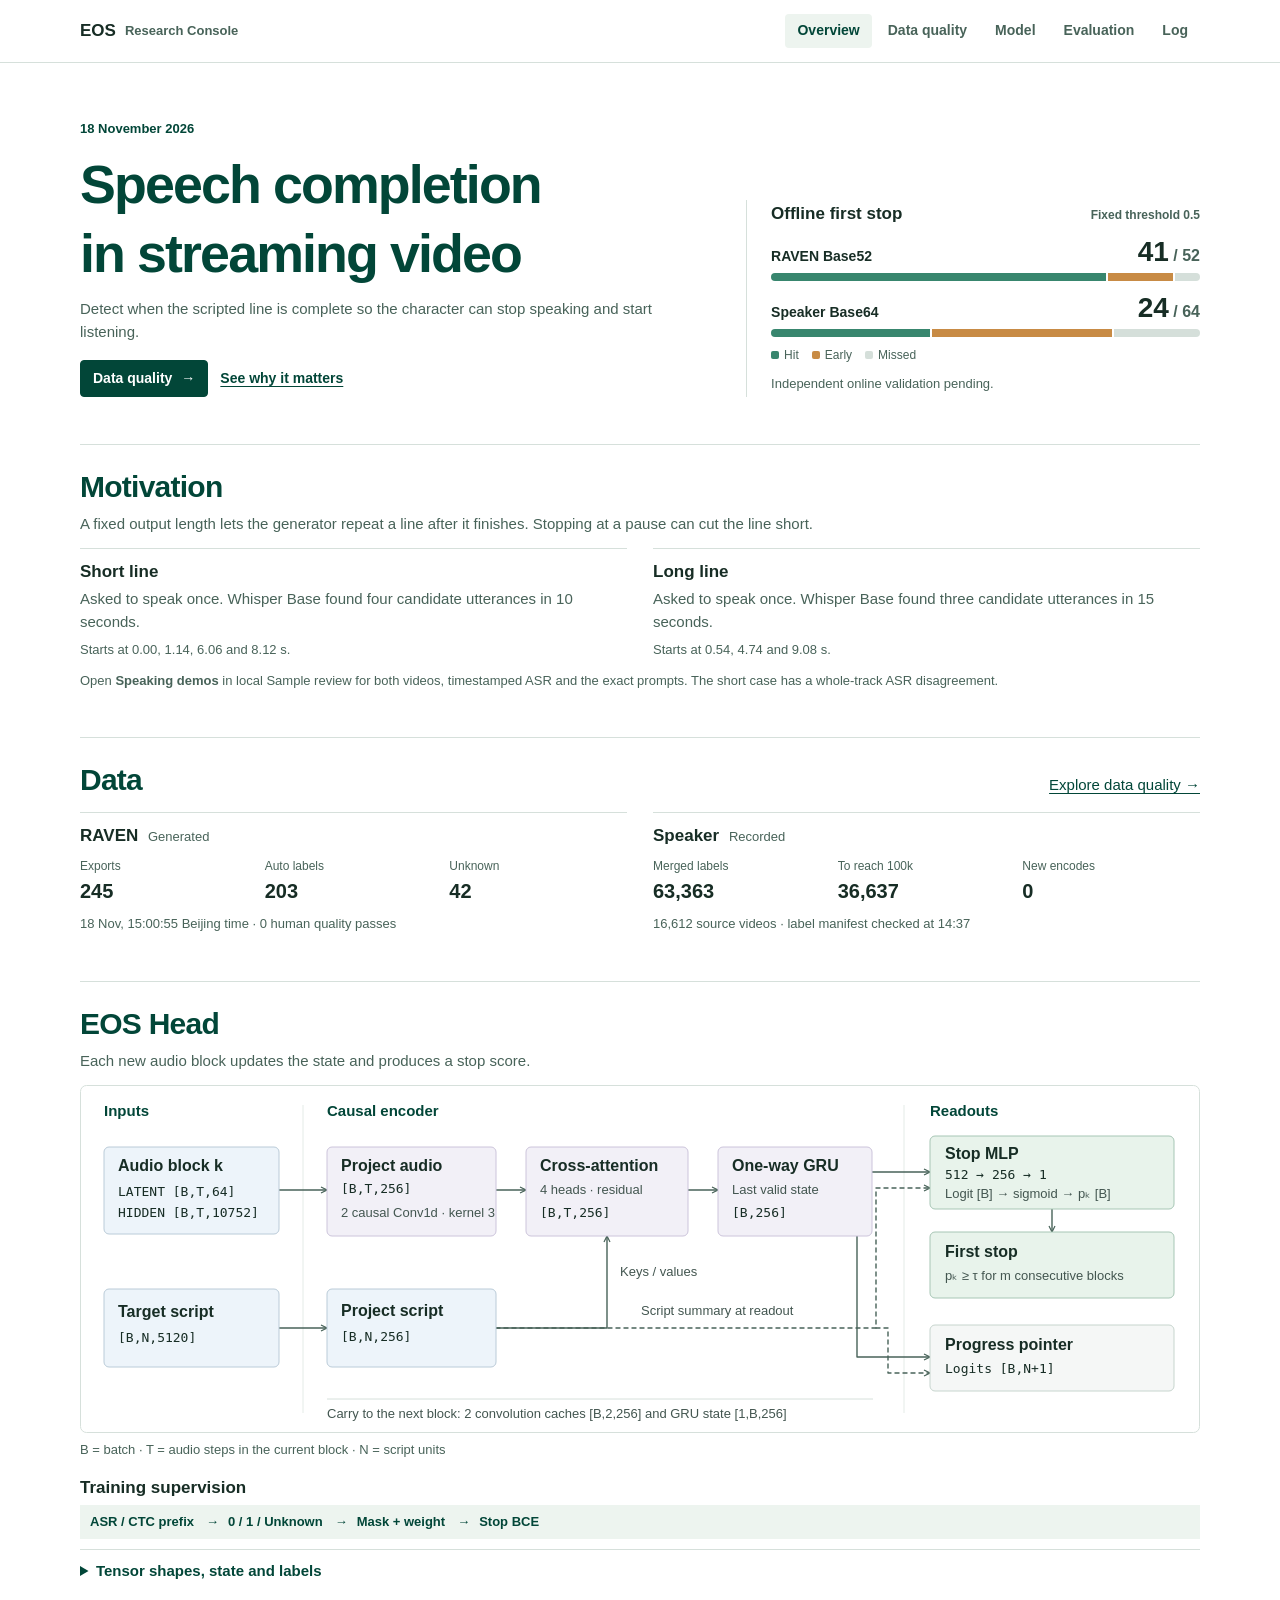
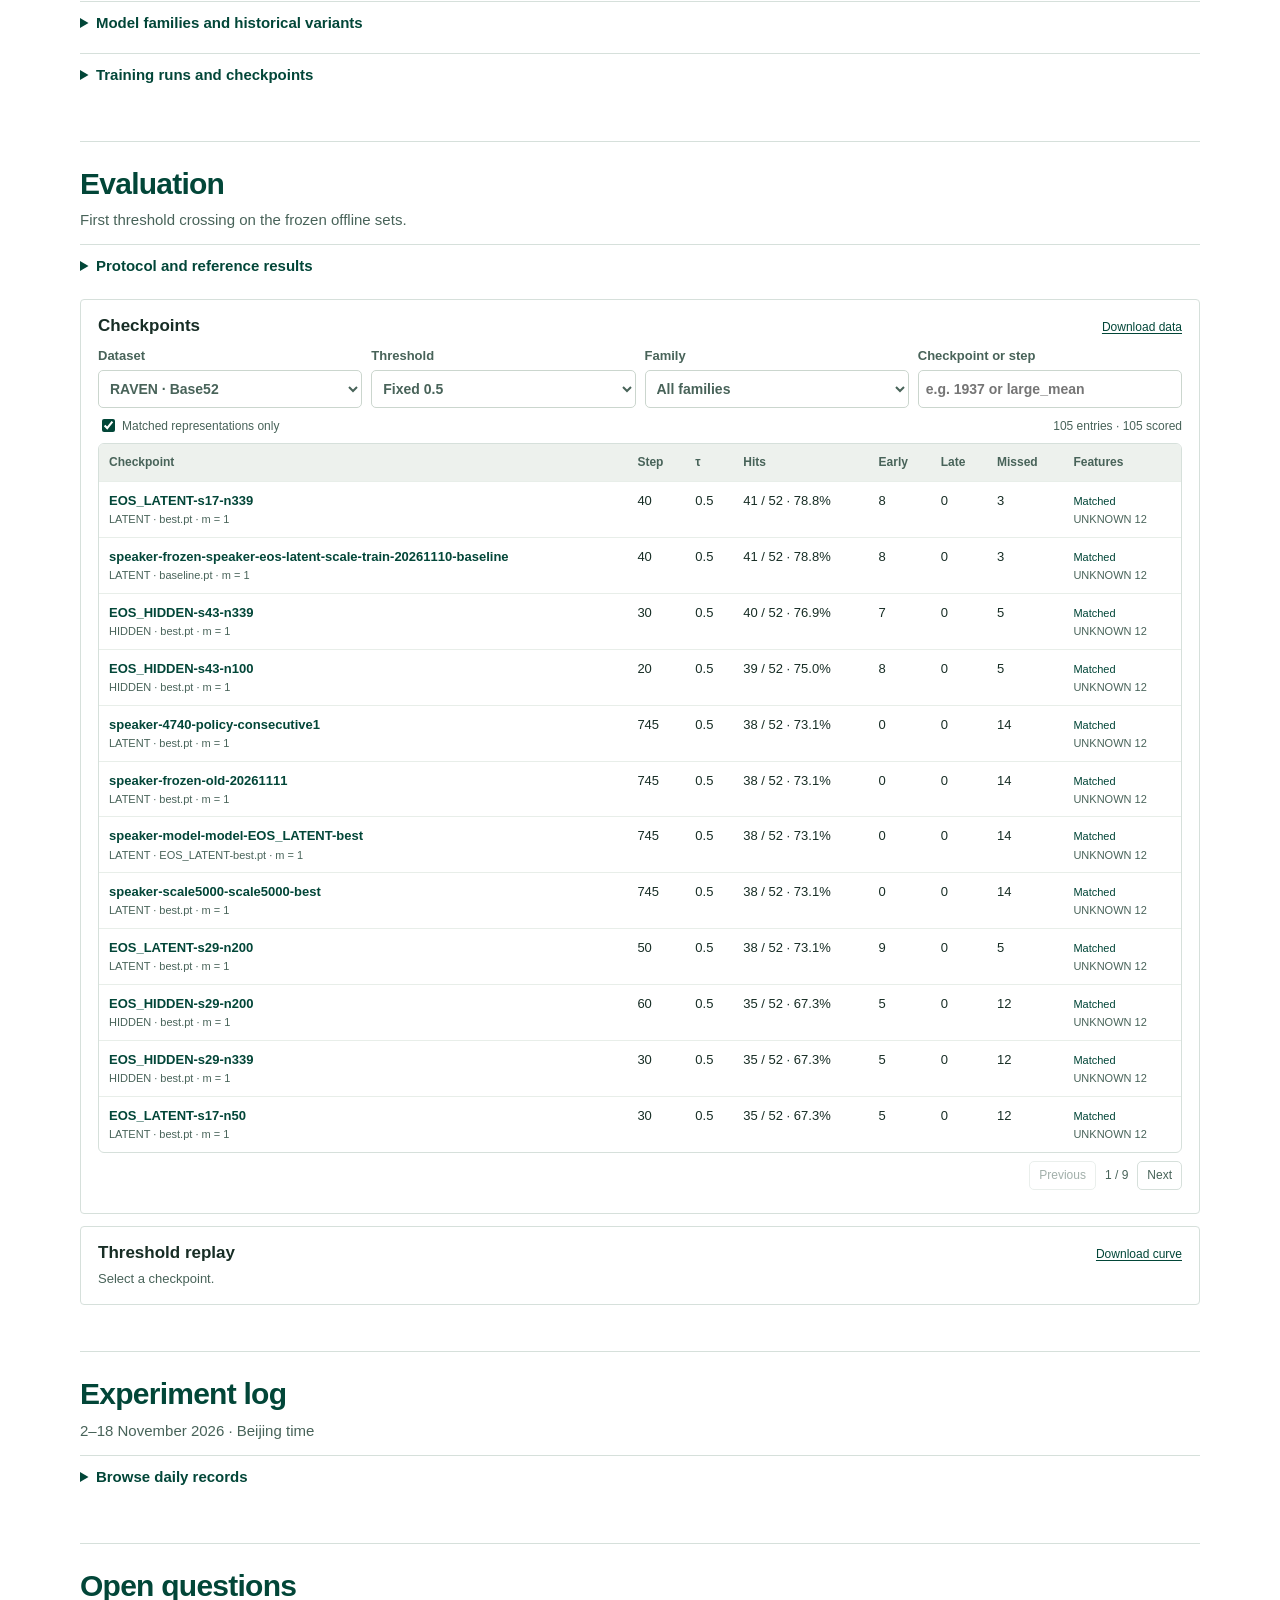
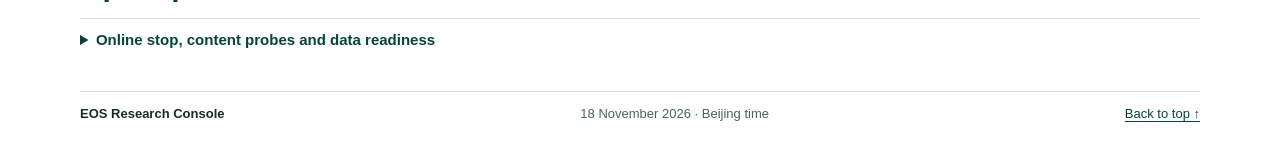
==== index.html @ 942b5c9c "Use a minimal English research console and redraw EOS architecture" ====
<!doctype html>
<html lang="en">
<head>
  <meta charset="utf-8">
  <meta name="viewport" content="width=device-width, initial-scale=1">
  <meta name="description" content="Speech completion for streaming audio-video generation. Research, data, models, and results.">
  <meta name="theme-color" content="#ffffff">
  <title>EOS Research Console</title>
  <link rel="stylesheet" href="styles.css">
  <script defer src="research.js"></script>
  <script defer src="app.js"></script>
</head>
<body>
  <a class="skip" href="#overview">Skip to content</a>
  <header class="site-header">
    <div class="site-inner">
      <a class="brand" href="#overview">EOS <span>Research Console</span></a>
      <nav class="site-nav" aria-label="Site navigation">
        <a href="#overview" data-section aria-current="page">Overview</a>
        <a href="quality/">Data quality</a>
        <a href="#model" data-section>Model</a>
        <a href="#evaluation" data-section>Evaluation</a>
        <a href="#log" data-section>Log</a>
      </nav>
    </div>
  </header>
  <main>
    <header class="hero" id="overview">
      <div class="intro">
        <p class="snapshot"><time datetime="2026-11-18">18 November 2026</time></p>
        <h1>Speech completion<br>in streaming video</h1>
        <p>Detect when the scripted line is complete so the character can stop speaking and start listening.</p>
        <div class="actions"><a class="button primary" href="quality/">Data quality <span aria-hidden="true">→</span></a><a class="text-link" href="#motivation">See why it matters</a></div>
      </div>
      <div class="hero-chart">
        <h2>Offline first stop <span>Fixed threshold 0.5</span></h2>
        <div class="hero-row"><b>RAVEN Base52</b><strong>41<span> / 52</span></strong></div>
        <div class="stack" role="img" aria-label="RAVEN: 41 hits, 8 early stops, 3 missed"><i style="flex:41"></i><i style="flex:8"></i><i style="flex:3"></i></div>
        <div class="hero-row"><b>Speaker Base64</b><strong>24<span> / 64</span></strong></div>
        <div class="stack" role="img" aria-label="Speaker: 24 hits, 27 early stops, 13 missed"><i style="flex:24"></i><i style="flex:27"></i><i style="flex:13"></i></div>
        <div class="legend"><span><i class="hit"></i>Hit</span><span><i class="early"></i>Early</span><span><i class="miss"></i>Missed</span></div>
        <p class="motivation-note">Independent online validation pending.</p>
      </div>
    </header>

    <section id="motivation">
      <div class="section-head"><h2>Motivation</h2><p>A fixed output length lets the generator repeat a line after it finishes. Stopping at a pause can cut the line short.</p></div>
      <div class="pair motivation-examples">
        <article class="panel"><h3>Short line</h3><p>Asked to speak once. Whisper Base found four candidate utterances in 10 seconds.</p><small>Starts at 0.00, 1.14, 6.06 and 8.12 s.</small></article>
        <article class="panel"><h3>Long line</h3><p>Asked to speak once. Whisper Base found three candidate utterances in 15 seconds.</p><small>Starts at 0.54, 4.74 and 9.08 s.</small></article>
      </div>
      <p class="motivation-note">Open <b>Speaking demos</b> in local Sample review for both videos, timestamped ASR and the exact prompts. The short case has a whole-track ASR disagreement.</p>
    </section>

    <section id="data">
      <div class="section-head section-links"><h2>Data</h2><a href="quality/">Explore data quality <span aria-hidden="true">→</span></a></div>
      <div class="pair data-overview">
        <article class="panel"><h3>RAVEN <small>Generated</small></h3><dl><div><dt>Exports</dt><dd>245</dd></div><div><dt>Auto labels</dt><dd>203</dd></div><div><dt>Unknown</dt><dd>42</dd></div></dl><small>18 Nov, 15:00:55 Beijing time · 0 human quality passes</small></article>
        <article class="panel"><h3>Speaker <small>Recorded</small></h3><dl><div><dt>Merged labels</dt><dd>63,363</dd></div><div><dt>To reach 100k</dt><dd>36,637</dd></div><div><dt>New encodes</dt><dd>0</dd></div></dl><small>16,612 source videos · label manifest checked at 14:37</small></article>
      </div>
    </section>

    <section id="model">
      <div class="section-head"><h2>EOS Head</h2><p>Each new audio block updates the state and produces a stop score.</p></div>
      <figure class="architecture" aria-labelledby="diagram-caption">
        <img class="architecture-svg" src="architecture.svg" alt="Audio projection and causal convolutions feed cross-attention with the projected script. A recurrent GRU feeds the stop MLP and the progress pointer. Only the stop branch determines first stop." width="1120" height="348">
        <ol class="architecture-mobile" aria-label="EOS Head data flow">
          <li><strong>Audio block k</strong><code>LATENT [B,T,64] · HIDDEN [B,T,10752]</code></li>
          <li><strong>Project audio → causal Conv1d ×2</strong><code>LayerNorm + linear → [B,T,256] · kernel 3</code></li>
          <li><strong>Cross-attention · four heads</strong><code>Audio queries [B,T,256]</code><div class="mobile-script"><strong>↑ Script keys / values</strong><code>[B,N,5120] → [B,N,256]</code></div></li>
          <li><strong>Unidirectional GRU</strong><code>Last valid state [B,256]</code></li>
          <li class="mobile-outputs"><div><strong>Stop MLP</strong><code>512 → 256 → logit [B] → pₖ [B]</code></div><div><strong>Progress pointer</strong><code>Logits [B,N+1]</code></div></li>
          <li><strong>First stop</strong><code>pₖ ≥ τ for m consecutive blocks</code></li>
        </ol>
        <figcaption id="diagram-caption">B = batch · T = audio steps in the current block · N = script units</figcaption>
      </figure>
      <div class="supervision" id="supervision">
        <h3>Training supervision</h3>
        <ol class="supervision-path" aria-label="Supervision flow"><li>ASR / CTC prefix</li><li>0 / 1 / Unknown</li><li>Mask + weight</li><li>Stop BCE</li></ol>
        <details class="method-note" id="model-sources">
          <summary>Tensor shapes, state and labels</summary>
          <div class="method-body">
            <p><b>Inputs.</b> LATENT is stereo AudioVAE (32 per channel). HIDDEN is clean-cache-fill layer 24, zero-indexed (5,376 per channel). Audio and script valid lengths are <code>[B]</code>. The script adds position and repetition IDs <code>[B,N]</code>. The standard head pools word/character units. Content and Strict train with native BPE.</p>
            <p><b>State.</b> Each left-causal convolution uses SiLU, a residual and 0.1 dropout. Two caches <code>[B,2,256]</code> and the GRU state <code>[1,B,256]</code> carry across blocks and reset for a new event. Cross-attention masks script padding. The stop MLP concatenates the final valid state and an attended script summary <code>[B,512]</code>. Sigmoid converts the stop logit <code>[B]</code> to a probability. The separate pointer compares the last state with projected script units and a not-started sentinel.</p>
            <p><b>First stop.</b> A score below τ resets the consecutive-hit counter. The first block that reaches m triggers. m = 1 is the single-block rule. Features need to be ready at decision time for an online claim.</p>
            <p><b>Labels.</b> The first reliably complete block k is positive. Conservative labels use evidence-backed negatives. Dense first-hit backfills pre-k negatives on 339 anchored tracks and clips at k. Strict clips each target at its own k. Speaker uses time-aligned source prefixes with an uncertain final-word interval. Unknown and padding positions are masked where applicable. RAVEN dense balances events and observed classes, with a 0.5 silver weight.</p>
            <p><b>Checked against</b> the head implementation, feature observer, inference adapter, training configs and loss implementations.</p>
          </div>
        </details>
      </div>
      <details class="method-note" id="families">
        <summary>Model families and historical variants</summary>
        <div class="table-box" tabindex="0" role="region" aria-label="Model families">
          <table class="model-table">
            <thead><tr><th scope="col">Family</th><th scope="col">Representation / architecture</th><th scope="col">Objective / policy</th></tr></thead>
            <tbody>
              <tr><th scope="row">Standard</th><td>LATENT 2,642,817 parameters. HIDDEN 5,400,321. Conservative, dense and learning curves share this architecture.</td><td>Masked BCE. Earlier runs with progress targets also use progress CE.</td></tr>
              <tr><th scope="row">Speaker LATENT</th><td>64-D AudioVAE from recorded audio.</td><td>Mean or hardest historical negative. Progress adds 0.3 × progress CE to mean.</td></tr>
              <tr><th scope="row">Content / Strict</th><td>Native BPE. The coupled variant reads last pointer logit minus logsumexp over other positions.</td><td>Trajectory BCE. Paired adds 0.5 pair BCE and weights trajectory BCE by 0.5. Coupled adds 0.3 progress CE and 0.1 monotonic penalty.</td></tr>
              <tr><th scope="row">Top-K / last layer</th><td>Top-K reuses Strict. Last-layer adaptation updates 257 stop-readout parameters.</td><td>With more than two negatives, Top-K blends 0.75 all-negative mean and 0.25 top-two mean. Last-layer runs use BCE.</td></tr>
              <tr><th scope="row">H/L probe</th><td>64-D latent or fixed 64-D hidden PCA → GRU128 → CTC <code>[B,T,39]</code>.</td><td>Physical-prefix transcripts. One CPU update per arm, zero dev examples.</td></tr>
              <tr><th scope="row">Replay rules</th><td>Same scores at varied thresholds and consecutive-hit counts.</td><td>32 BPE-trained, unit-pooled replay entries are representation diagnostics.</td></tr>
            </tbody>
          </table>
        </div>
      </details>
      <details class="method-note" id="training">
        <summary>Training runs and checkpoints</summary>
        <div class="table-box" tabindex="0" role="region" aria-label="Training runs">
          <table class="training-table"><thead><tr><th>Run</th><th>Data and method</th><th>Updates and weights</th><th>Outcome</th></tr></thead><tbody id="training-body"></tbody></table>
        </div>
      </details>
    </section>

    <section id="evaluation">
      <div class="section-head"><h2>Evaluation</h2><p>First threshold crossing on the frozen offline sets.</p></div>
      <details class="method-note evaluation-method">
        <summary>Protocol and reference results</summary>
        <div class="method-body">
          <p>RAVEN Base52 has 52 scorable tracks and 12 unknowns from 64 attempts. Speaker Base64 has 64 distinct source videos (22 short, 21 medium, 21 long); 16 have a full post-completion block. A hit lands on the proxy target block. Missed means no trigger in the observed window.</p>
          <p>RAVEN fixed 0.07: scale5000, step 1937, 44/52 hits, 0 early, 8 missed. Speaker best post-hoc: large_mean step 2000, 25/64 hits, 17 early, 22 missed. Its best zero-early post-hoc operating point gives 5/64 hits and 59 missed.</p>
          <p>The default matrix excludes 32 BPE-to-unit-pooled diagnostics, including Content step 200 (45/52). Speaker has 39 entries without compatible HIDDEN features. Threshold 0.01494821608 on RAVEN yields 43/52, 42/52 and 39/52 for large_mean, scale5000 and small_mean, with 5, 7 and 1 early stops respectively.</p>
        </div>
      </details>
      <div class="matrix panel">
        <div class="matrix-title"><h3>Checkpoints</h3><a href="models.json" download="eos-evaluation-models.json">Download data</a></div>
        <div class="filters">
          <label>Dataset<select id="domain"><option value="raven">RAVEN · Base52</option><option value="speaker">Speaker · Base64</option></select></label>
          <label>Threshold<select id="mode"></select></label>
          <label>Family<select id="family"><option value="">All families</option></select></label>
          <label>Checkpoint or step<input id="search" type="search" placeholder="e.g. 1937 or large_mean"></label>
        </div>
        <div class="matrix-toolbar"><label class="check"><input id="matched" type="checkbox" checked>Matched representations only</label><span id="count" aria-live="polite"></span></div>
        <div class="table-box" tabindex="0" role="region" aria-label="Checkpoint results">
          <table><thead><tr><th>Checkpoint</th><th>Step</th><th>τ</th><th>Hits</th><th>Early</th><th>Late</th><th>Missed</th><th>Features</th></tr></thead><tbody id="results"></tbody></table>
        </div>
        <div class="pager"><button id="previous" type="button">Previous</button><span id="page"></span><button id="next" type="button">Next</button></div>
        <p id="load-error" hidden role="alert">Could not load evaluation data. Refresh to retry.</p>
      </div>
      <div class="panel probe" id="thresholds">
        <div class="matrix-title"><h3>Threshold replay</h3><a id="curve-data" href="curves-raven.json" download>Download curve</a></div>
        <div id="curve" hidden>
          <div class="curve-title"><strong id="curve-model"></strong><output id="tau"></output></div>
          <label class="slider">Saved threshold<input type="range" min="0" value="0" id="threshold" step="1"></label>
          <div class="curve-bar" id="curve-bar" role="img" aria-label=""></div>
          <div class="legend" id="curve-legend"></div>
        </div>
        <p id="curve-state" aria-live="polite">Select a checkpoint.</p>
      </div>
    </section>

    <section id="log">
      <div class="section-head"><h2>Experiment log</h2><p>2–18 November 2026 · Beijing time</p></div>
      <details class="method-note" id="log-details">
        <summary>Browse daily records</summary>
        <div class="log-layout"><nav id="days" aria-label="Log dates"></nav><article id="day" aria-live="polite"></article></div>
      </details>
    </section>
    <section id="open">
      <div class="section-head"><h2>Open questions</h2></div>
      <details class="method-note"><summary>Online stop, content probes and data readiness</summary><div class="open-grid" id="open-grid"></div></details>
    </section>
    <footer><b>EOS Research Console</b><span>18 November 2026 · Beijing time</span><a href="#overview">Back to top ↑</a></footer>
  </main>
</body>
</html>
---- styles.css ----
:root {
  color-scheme: light;
  --bg: #ffffff;
  --white: #fff;
  --ink: #172d25;
  --muted: #486359;
  --line: #d6e0db;
  --accent: #024638;
  --accent-dark: #024638;
  --light: #edf4ef;
  --hit: #38866e;
  --early: #c88b45;
  --late: #709193;
  --miss: #d5dfda;
  --font: Arial, "Helvetica Neue", sans-serif;
}
* { box-sizing: border-box; }
body { margin: 0; background: var(--bg); color: var(--ink); font: 15px/1.54 var(--font); }
h1, h2, h3, p, dl, dd { margin: 0; }
h1, h2, h3 { line-height: 1.28; }
h1 { font-size: clamp(32px, 4.2vw, 56px); letter-spacing: -.035em; }
h1, h2 { color: var(--accent); }
h2 { font-size: clamp(23px, 2.5vw, 30px); letter-spacing: -.025em; }
h3 { font-size: 17px; }
small { font-size: 13px; color: var(--muted); }
a { color: var(--accent); text-underline-offset: .2em; }
button, input, select { font: inherit; color: inherit; min-width: 0; }
button { cursor: pointer; }
button:disabled { cursor: default; opacity: .5; }
a:focus-visible, button:focus-visible, input:focus-visible, select:focus-visible, [tabindex]:focus-visible, summary:focus-visible {
  outline: 3px solid #26765e; outline-offset: 3px;
}
[hidden] { display: none !important; }
[id] { scroll-margin-top: 88px; }
.skip { position: fixed; z-index: 12; top: 8px; left: 8px; padding: 8px 12px; background: white; transform: translateY(-150%); }
.skip:focus { transform: none; }

.site-header { position: sticky; top: 0; z-index: 5; background: var(--white); border-bottom: 1px solid var(--line); }
.site-inner, main { width: min(1120px, 100% - 64px); margin-inline: auto; }
.site-inner { display: flex; align-items: center; justify-content: space-between; gap: 20px; min-height: 62px; }
.brand { display: inline-flex; align-items: center; gap: 9px; flex: none; color: var(--ink); font-size: 17px; font-weight: 790; text-decoration: none; }
.brand > span { font-size: 13px; font-weight: 630; color: var(--muted); }
.site-nav { display: flex; flex-wrap: wrap; gap: 4px; align-items: center; }
.site-nav a { padding: 6px 12px; border-radius: 6px; color: var(--muted); font-weight: 660; font-size: 14px; white-space: nowrap; text-decoration: none; }
.site-nav a:hover, .site-nav a[aria-current] { color: var(--accent-dark); background: var(--light); }

main { min-width: 0; padding: 48px 0 20px; }
main > section { margin-top: 46px; padding-top: 23px; border-top: 1px solid var(--line); }
.hero { display: grid; grid-template-columns: 1.3fr 1fr; align-items: end; gap: clamp(24px, 6vw, 76px); padding: 8px 0 1px; }
.hero > * { min-width: 0; }
.intro p { margin-top: 9px; color: var(--muted); }
.intro .snapshot { margin: 0 0 11px; font-size: 13px; font-weight: 700; color: var(--accent); }
.actions { display: flex; flex-wrap: wrap; gap: 12px; align-items: center; margin-top: 17px; }
.button, .draw-button { display: inline-flex; align-items: center; justify-content: center; gap: 9px; border: 1px solid var(--line); border-radius: 6px; background: var(--white); color: var(--accent); padding: 7px 12px; font-size: 14px; font-weight: 700; text-decoration: none; }
.button.primary, .draw-button { background: var(--accent); border-color: var(--accent); color: white; }
.button.primary:hover, .draw-button:hover { background: var(--accent-dark); }
.button.secondary:hover { background: var(--light); }
.text-link { font-size: 14px; font-weight: 690; }
.hero-chart { padding: 17px 19px; border: 1px solid var(--line); border-radius: 9px; background: var(--white); }
.hero-chart h2 { display: flex; justify-content: space-between; flex-wrap: wrap; align-items: baseline; gap: 4px 12px; font-size: 17px; letter-spacing: 0; }
.hero-chart h2 span { color: var(--muted); font-size: 12px; font-weight: 600; }
.hero-row { display: flex; justify-content: space-between; align-items: baseline; gap: 9px; margin-top: 11px; }
.hero-row b { font-size: 14px; }
.hero-row strong { font-size: 28px; line-height: 1.15; font-variant-numeric: tabular-nums; }
.hero-row strong span { font-size: 16px; color: var(--muted); }
.stack, .curve-bar { display: flex; gap: 2px; height: 8px; overflow: hidden; border-radius: 4px; margin-top: 5px; background: var(--bg); }
.stack i:first-child, .hit { background: var(--hit); }
.stack i:nth-child(2), .early { background: var(--early); }
.stack i:nth-child(3), .miss { background: var(--miss); }
.late { background: var(--late); }
.legend { display: flex; flex-wrap: wrap; align-items: center; gap: 5px 13px; margin-top: 9px; font-size: 12px; color: var(--muted); }
.legend span { display: inline-flex; gap: 5px; align-items: center; }
.legend i { width: 8px; height: 8px; border-radius: 2px; }

.section-head { margin-bottom: 13px; }
.section-head p, .panel p { color: var(--muted); }
.section-head p { margin-top: 5px; }
.pair, .open-grid { display: grid; grid-template-columns: repeat(2, minmax(0, 1fr)); gap: 12px; }
.motivation-examples { margin-top: 12px; }
.motivation-note { margin-top: 10px; color: var(--muted); font-size: 13px; }
.demo-video { display: block; width: 100%; aspect-ratio: 16 / 9; background: #172d25; border-radius: 6px; margin: 12px 0; }
.demo-case h4 { margin: 14px 0 4px; font-size: 15px; }
.demo-case blockquote { margin: 5px 0 12px; padding-left: 10px; border-left: 2px solid var(--line); }
.demo-case ol { margin: 6px 0 10px; padding-left: 1.45rem; }
.demo-case time { font-variant-numeric: tabular-nums; font-weight: 680; }
.demo-case details { margin-top: 12px; }
.demo-case summary { color: var(--accent); font-weight: 680; cursor: pointer; }
.panel { min-width: 0; padding: 15px 17px; border: 1px solid var(--line); border-radius: 8px; background: var(--white); }
.panel p { margin-top: 6px; }
.panel dl { display: grid; grid-template-columns: repeat(3, minmax(0, 1fr)); gap: 7px; margin: 10px 0 5px; }
.panel dt { color: var(--muted); font-size: 12px; }
.panel dd { font-size: 20px; font-weight: 730; font-variant-numeric: tabular-nums; }

.table-box { overflow: auto; border: 1px solid var(--line); border-radius: 6px; background: var(--white); }
table { width: 100%; border-collapse: collapse; font-size: 13px; text-align: left; }
.table-box table { min-width: 690px; }
th, td { padding: 9px 10px; border-bottom: 1px solid #e8eee9; vertical-align: top; }
th { background: #edf1ed; color: var(--muted); font-size: 12px; white-space: nowrap; }
tbody tr:last-child td { border-bottom: 0; }
tbody tr:hover td { background: #f5f8f5; }
tbody td { font-variant-numeric: tabular-nums; }
.training-table td:first-child { font-weight: 720; min-width: 115px; }
.training-table td:nth-child(2) { width: 32%; }
.training-table td:nth-child(3) { width: 28%; }

.matrix, .probe { margin-top: 12px; }
.matrix-title { display: flex; flex-wrap: wrap; justify-content: space-between; align-items: baseline; gap: 7px; }
.matrix-title a { font-size: 12px; }
.filters { display: grid; grid-template-columns: repeat(4, minmax(0, 1fr)); gap: 9px; margin-top: 10px; }
.filters label, .slider { display: grid; min-width: 0; gap: 4px; font-size: 13px; color: var(--muted); font-weight: 650; }
.filters select, .filters input { width: 100%; height: 38px; padding: 0 7px; border: 1px solid #cbd6ce; border-radius: 5px; background: white; font-size: 14px; }
.matrix-toolbar, .pager { display: flex; align-items: center; gap: 9px; justify-content: space-between; margin: 8px 0; color: var(--muted); font-size: 12px; }
.check { display: flex; align-items: center; gap: 4px; }
.check input, input[type="range"] { accent-color: var(--accent); }
.name { padding: 0; border: 0; background: none; color: var(--accent); text-align: left; font-size: 13px; font-weight: 710; overflow-wrap: anywhere; }
.name:hover { text-decoration: underline; }
.weight { display: block; font-size: 11px; overflow-wrap: anywhere; }
.num { white-space: nowrap; }
.flag { white-space: nowrap; font-size: 11px; color: var(--accent-dark); }
.flag.diag { color: #805013; }
.pager { justify-content: end; }
.pager button { padding: 4px 9px; border: 1px solid var(--line); border-radius: 5px; background: white; }
.probe p { font-size: 13px; }
.curve-title { display: flex; flex-wrap: wrap; justify-content: space-between; align-items: baseline; margin-top: 10px; gap: 5px 10px; overflow-wrap: anywhere; }
.curve-title output { font-size: 13px; }
.slider { margin: 7px 0; }
.slider input { width: 100%; }
.curve-bar { height: 13px; }

.log-layout { display: grid; grid-template-columns: 156px minmax(0, 1fr); padding: 0; gap: 17px; }
.log-layout nav { display: grid; grid-template-columns: repeat(2, 1fr); gap: 3px; align-content: start; padding: 11px; background: #edf1ed; }
.log-layout nav a { border-radius: 5px; padding: 4px 6px; text-align: center; color: var(--muted); font-size: 13px; white-space: nowrap; text-decoration: none; }
.log-layout nav a:hover, .log-layout nav a[aria-current] { background: #dceae2; color: var(--accent-dark); font-weight: 710; }
.log-layout article { padding: 13px 12px 13px 0; }
.log-layout h3 { margin: 5px 0 9px; }
.log-layout time { color: var(--accent); font-size: 13px; font-weight: 700; }
.log-layout dl { display: grid; grid-template-columns: 5em 1fr; gap: 5px 10px; margin: 0; }
.log-layout dt { font-size: 13px; color: var(--ink); font-weight: 700; }
.log-layout dd { font-size: 14px; font-weight: 400; color: var(--muted); }
.open-grid article { min-width: 0; padding: 12px 0; border-top: 1px solid var(--line); }
.open-grid p { margin-top: 4px; color: var(--muted); }
footer { display: flex; flex-wrap: wrap; justify-content: space-between; gap: 7px 12px; color: var(--muted); border-top: 1px solid var(--line); margin-top: 30px; padding: 12px 0; font-size: 13px; }
footer b { color: var(--ink); }

@media (max-width: 810px) {
  .site-inner, main { width: calc(100% - 32px); }
  .hero { gap: 16px; }
  .filters { grid-template-columns: repeat(2, minmax(0, 1fr)); }
}
@media (max-width: 620px) {
  .site-inner { align-items: start; flex-direction: column; gap: 3px; padding: 8px 0 5px; }
  .site-nav { width: 100%; gap: 2px; }
  .site-nav a { padding: 5px 8px; min-height: 32px; font-size: 13px; }
  [id] { scroll-margin-top: 99px; }
  main { padding-top: 23px; }
  main > section { margin-top: 29px; padding-top: 18px; }
  .hero, .pair, .open-grid { grid-template-columns: 1fr; }
  .hero { padding-top: 0; gap: 15px; }
  .hero-chart { padding: 12px; }
  .panel { padding: 12px; }
  .log-layout { padding: 0; grid-template-columns: 1fr; gap: 0; }
  .log-layout nav { display: flex; overflow-x: auto; padding: 6px; }
  .log-layout article { padding: 11px; }
  .log-layout dl { grid-template-columns: 4em 1fr; gap: 5px; }
}

.section-links { display: flex; justify-content: space-between; align-items: baseline; flex-wrap: wrap; gap: 4px 15px; }
.hero-chart { border: 0; border-left: 1px solid var(--line); border-radius: 0; padding: 3px 0 3px 24px; }
.hero-chart h2 { color: var(--ink); }
.site-nav a, .button, .panel { border-radius: 4px; }
.motivation-examples .panel, .data-overview .panel { border: 0; border-top: 1px solid var(--line); border-radius: 0; padding: 12px 0 1px; }
.motivation-examples, .data-overview { gap: 12px 26px; }
.motivation-examples p { margin: 4px 0; }
.data-overview h3 small { margin-left: 5px; font-weight: normal; }
.architecture { margin: 0; }
.architecture-svg { display: block; width: 100%; height: auto; }
.architecture figcaption { margin-top: 7px; color: var(--muted); font-size: 13px; }
.architecture-mobile { display: none; }
.supervision { margin: 17px 0 0; }
.supervision-path { display: flex; flex-wrap: wrap; gap: 4px 12px; margin: 6px 0 8px; padding: 7px 10px; list-style: none; background: var(--light); color: var(--accent); font-size: 13px; font-weight: bold; }
.supervision-path li + li::before { content: "→"; margin-right: 9px; }
.method-note { margin-top: 10px; padding: 9px 0; border-top: 1px solid var(--line); }
.method-note summary { cursor: pointer; color: var(--accent); font-weight: bold; }
.method-note .table-box, .method-body { margin-top: 9px; }
.method-body p { margin: 0 0 7px; max-width: 95ch; color: var(--muted); }
.method-body p:last-child { margin-bottom: 0; }
.evaluation-method { margin-bottom: 12px; }
.model-table th[scope="row"] { color: var(--ink); white-space: normal; min-width: 103px; background: transparent; font-size: 13px; }
.model-table td { width: 42%; }
.architecture code, .method-note code { font: .95em ui-monospace, SFMono-Regular, monospace; color: var(--accent); overflow-wrap: anywhere; }
@media (max-width: 810px) {
  .architecture-svg { display: none; }
  .architecture-mobile { display: grid; gap: 14px; list-style: none; padding: 0; margin: 0; }
  .architecture-mobile > li { position: relative; min-width: 0; padding: 9px 11px; border: 1px solid #ccc4db; background: #f2f0f7; border-radius: 4px; }
  .architecture-mobile > li:not(:last-child)::after { content: "↓"; position: absolute; left: 17px; bottom: -17px; color: var(--accent); font-size: 15px; line-height: 16px; }
  .architecture-mobile code { display: block; font-size: 12px; }
  .architecture-mobile > li:first-child, .mobile-script { background: #edf4fa; border-color: #bacbd8; }
  .mobile-script { margin-top: 6px; padding: 4px 7px; border-left: 2px solid #bacbd8; }
  .architecture-mobile > .mobile-outputs { display: grid; grid-template-columns: repeat(2,minmax(0,1fr)); gap: 8px; padding: 0; background: transparent; border: 0; }
  .mobile-outputs > div, .architecture-mobile > li:last-child { background: #e8f3eb; border: 1px solid #a7c6b5; padding: 8px 9px; border-radius: 4px; }
  .mobile-outputs > div:last-child { background: #f5f7f6; border-color: #c7d5ce; }
}
@media (max-width: 620px) {
  .hero-chart { padding: 10px 0 0; border: 0; border-top: 1px solid var(--line); }
  .hero { gap: 21px; }
}
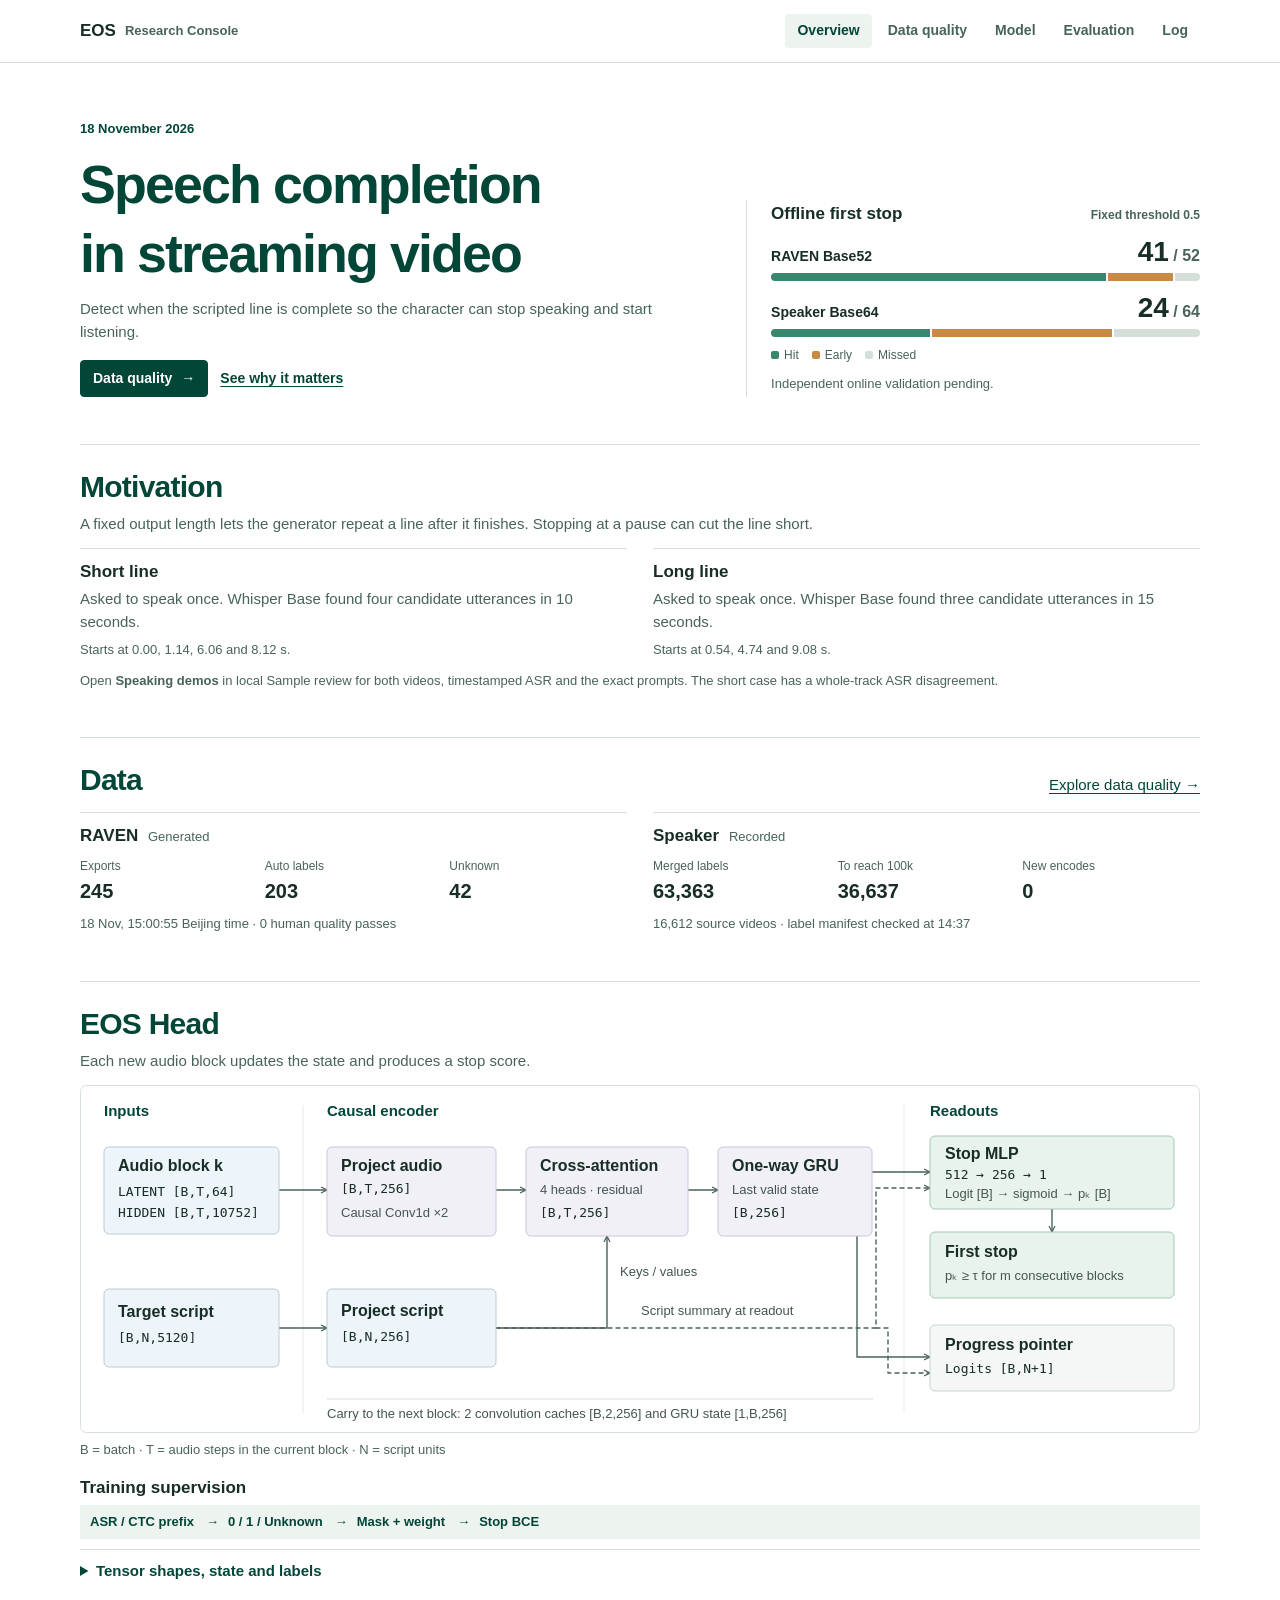
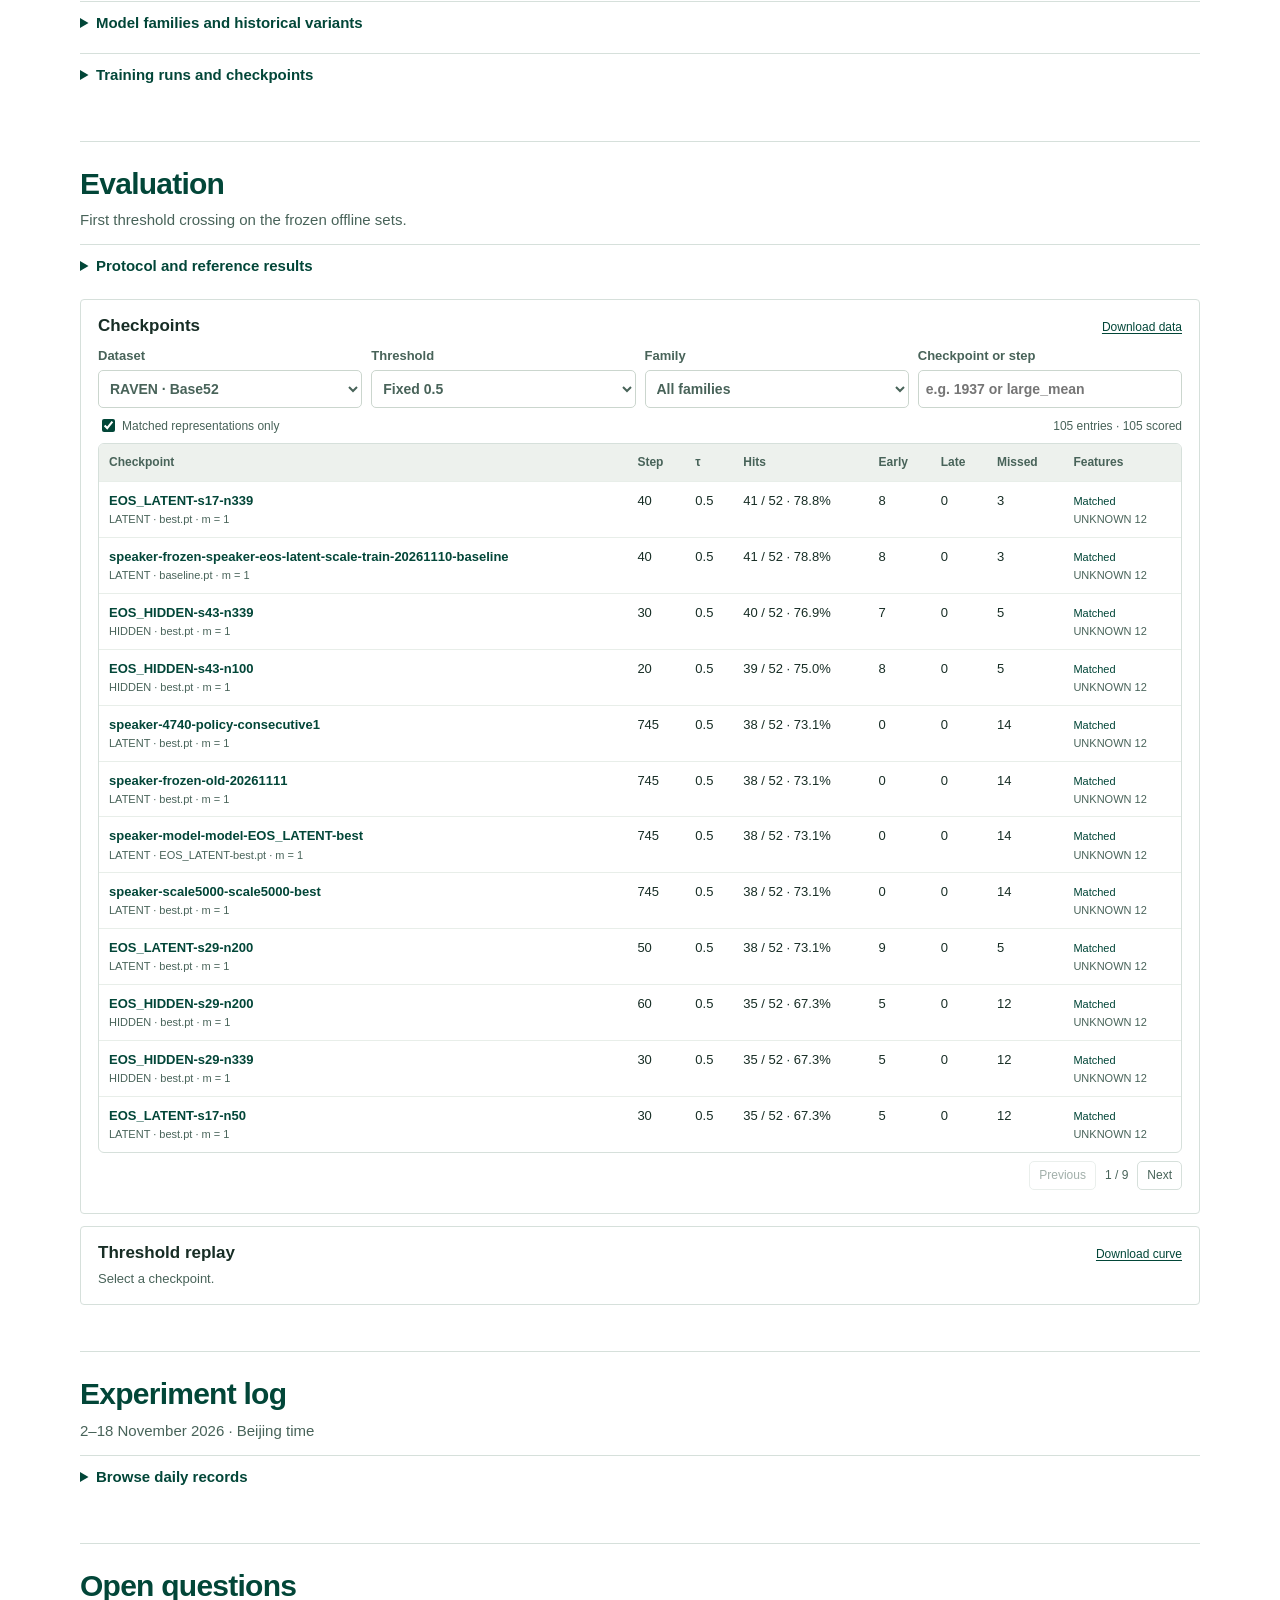
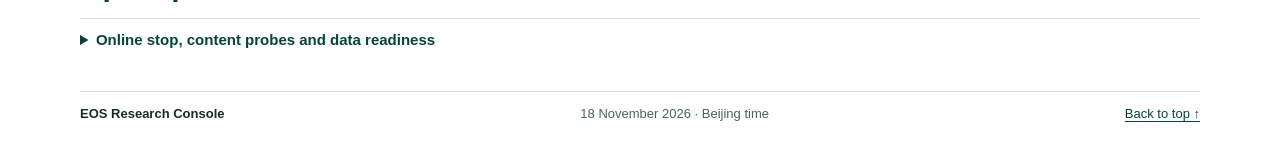
==== commit 61d0821f: "Refresh cached presentation assets for the English release" ====
--- a/index.html
+++ b/index.html
@@ -6,9 +6,9 @@
   <meta name="description" content="Speech completion for streaming audio-video generation. Research, data, models, and results.">
   <meta name="theme-color" content="#ffffff">
   <title>EOS Research Console</title>
-  <link rel="stylesheet" href="styles.css">
-  <script defer src="research.js"></script>
-  <script defer src="app.js"></script>
+  <link rel="stylesheet" href="styles.css?v=20261118-en">
+  <script defer src="research.js?v=20261118-en"></script>
+  <script defer src="app.js?v=20261118-en"></script>
 </head>
 <body>
   <a class="skip" href="#overview">Skip to content</a>
@@ -63,7 +63,7 @@
     <section id="model">
       <div class="section-head"><h2>EOS Head</h2><p>Each new audio block updates the state and produces a stop score.</p></div>
       <figure class="architecture" aria-labelledby="diagram-caption">
-        <img class="architecture-svg" src="architecture.svg" alt="Audio projection and causal convolutions feed cross-attention with the projected script. A recurrent GRU feeds the stop MLP and the progress pointer. Only the stop branch determines first stop." width="1120" height="348">
+        <img class="architecture-svg" src="architecture.svg?v=20261118-en" alt="Audio projection and causal convolutions feed cross-attention with the projected script. A recurrent GRU feeds the stop MLP and the progress pointer. Only the stop branch determines first stop." width="1120" height="348">
         <ol class="architecture-mobile" aria-label="EOS Head data flow">
           <li><strong>Audio block k</strong><code>LATENT [B,T,64] · HIDDEN [B,T,10752]</code></li>
           <li><strong>Project audio → causal Conv1d ×2</strong><code>LayerNorm + linear → [B,T,256] · kernel 3</code></li>
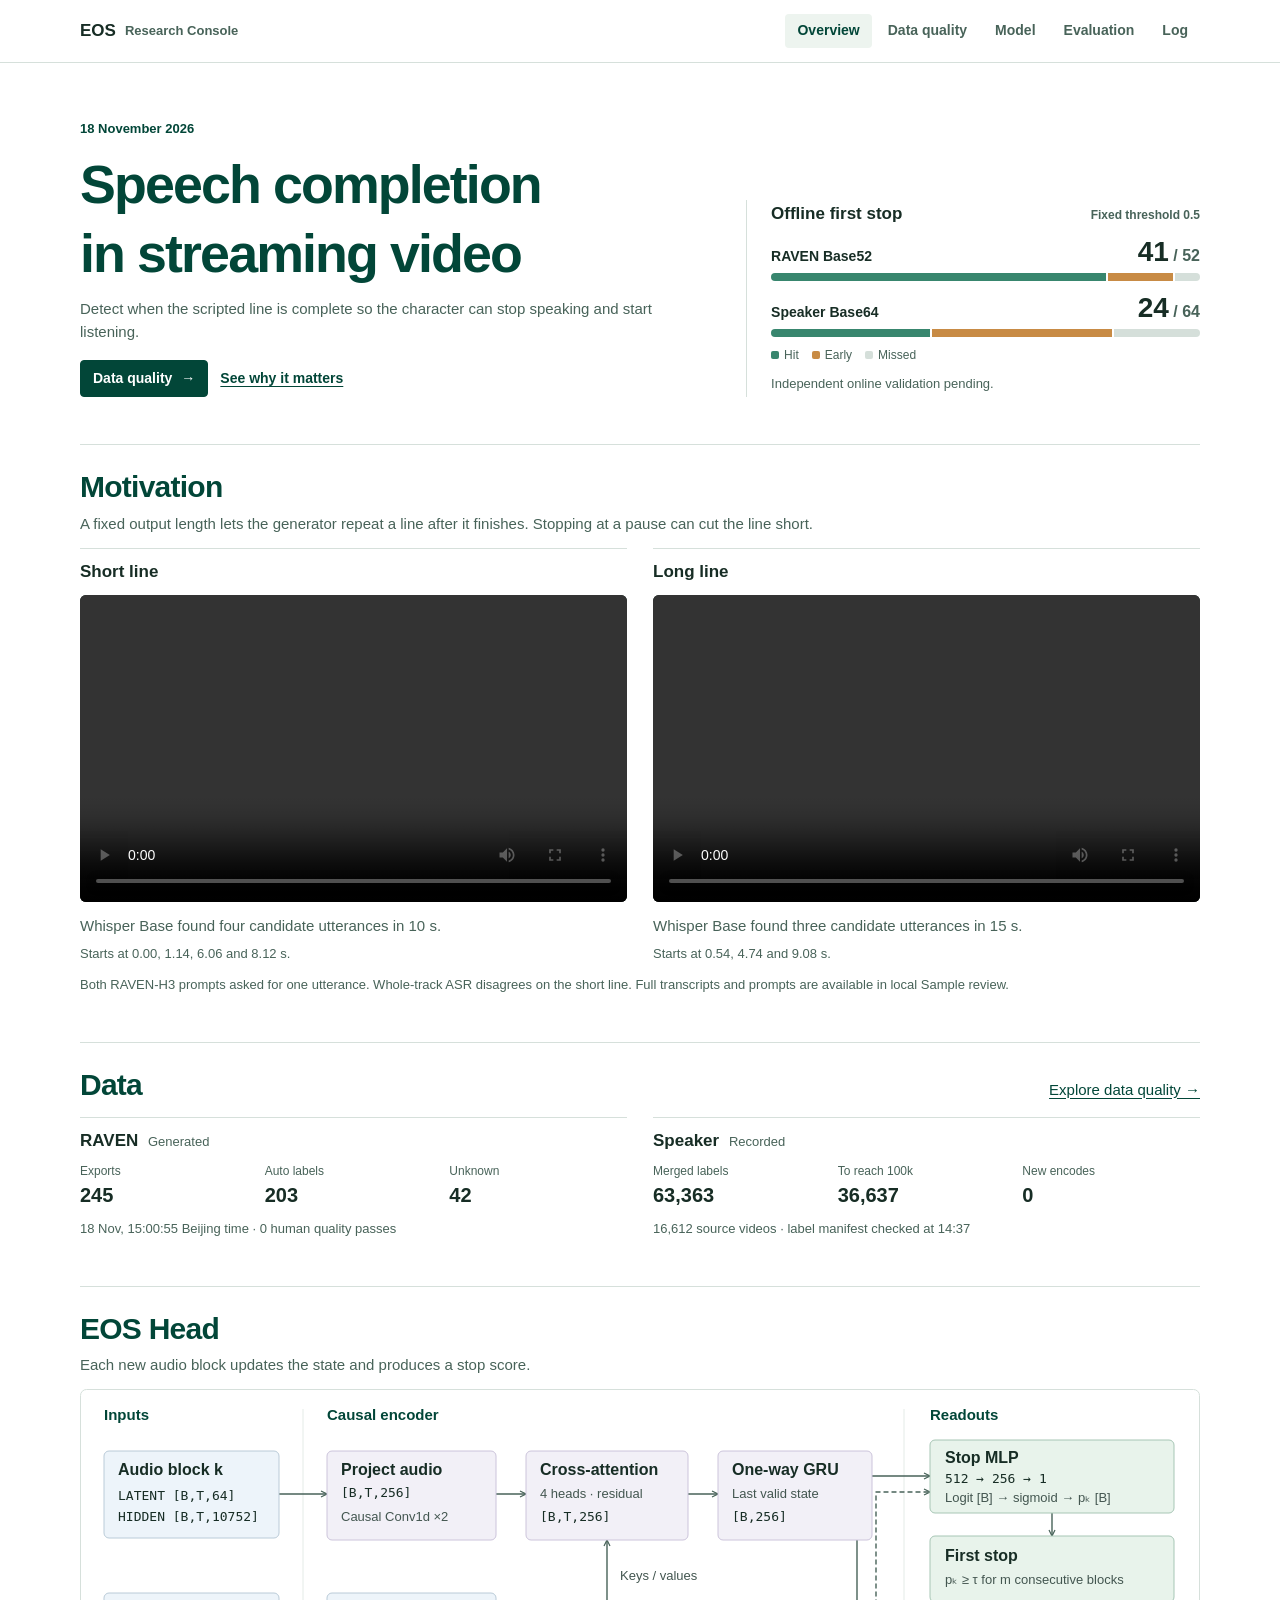
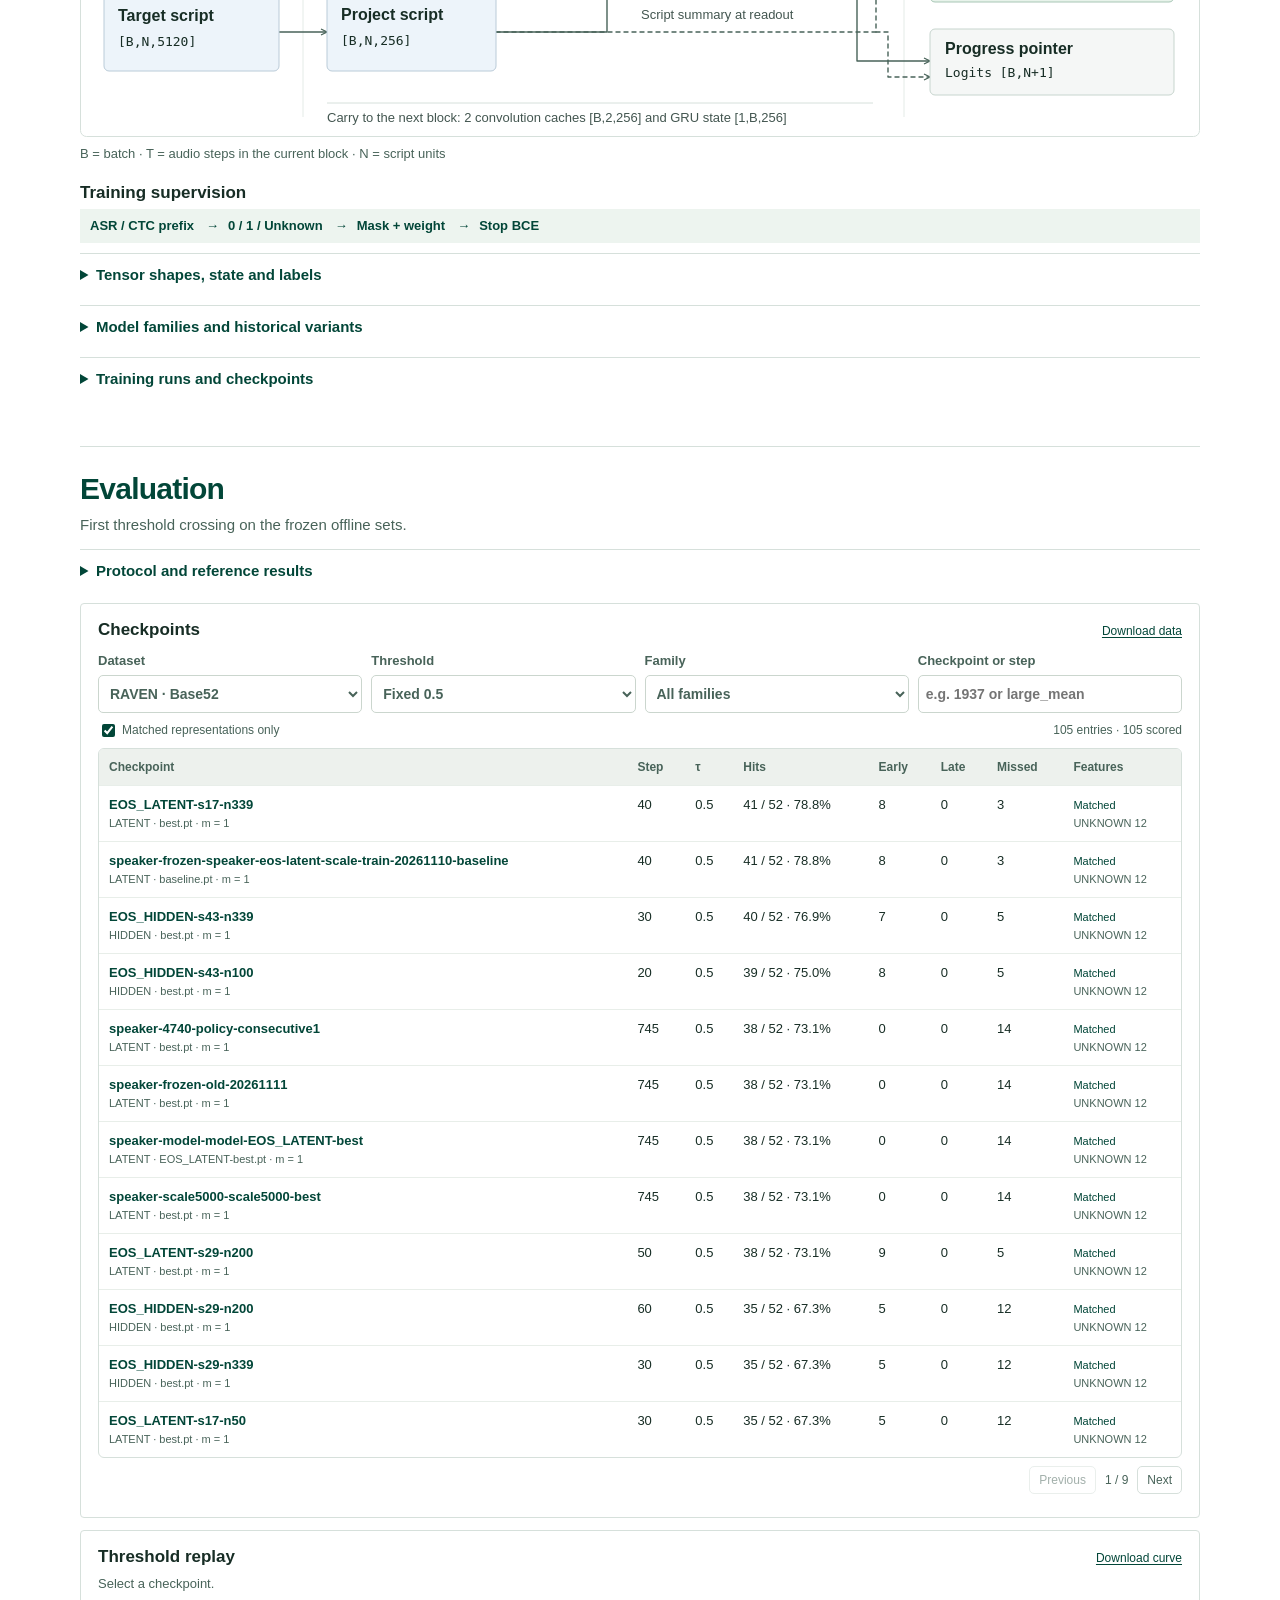
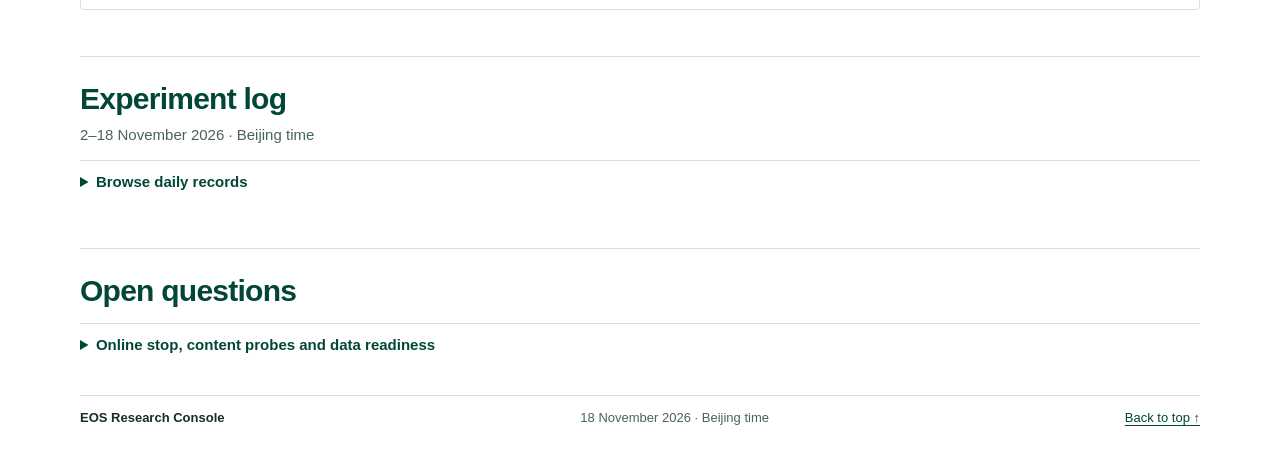
==== commit c2c92914: "Embed authorized RAVEN repetition clips in Motivation" ====
--- a/index.html
+++ b/index.html
@@ -46,10 +46,26 @@
     <section id="motivation">
       <div class="section-head"><h2>Motivation</h2><p>A fixed output length lets the generator repeat a line after it finishes. Stopping at a pause can cut the line short.</p></div>
       <div class="pair motivation-examples">
-        <article class="panel"><h3>Short line</h3><p>Asked to speak once. Whisper Base found four candidate utterances in 10 seconds.</p><small>Starts at 0.00, 1.14, 6.06 and 8.12 s.</small></article>
-        <article class="panel"><h3>Long line</h3><p>Asked to speak once. Whisper Base found three candidate utterances in 15 seconds.</p><small>Starts at 0.54, 4.74 and 9.08 s.</small></article>
+        <article class="panel" id="short-line">
+          <h3>Short line</h3>
+          <video class="demo-video" controls playsinline preload="metadata" aria-label="RAVEN-H3 short-line repetition">
+            <source src="media/short-line-repeat.mp4" type="video/mp4">
+            <a href="media/short-line-repeat.mp4">Open short-line video</a>
+          </video>
+          <p>Whisper Base found four candidate utterances in 10 s.</p>
+          <small>Starts at 0.00, 1.14, 6.06 and 8.12 s.</small>
+        </article>
+        <article class="panel" id="long-line">
+          <h3>Long line</h3>
+          <video class="demo-video" controls playsinline preload="metadata" aria-label="RAVEN-H3 long-line repetition">
+            <source src="media/long-line-repeat.mp4" type="video/mp4">
+            <a href="media/long-line-repeat.mp4">Open long-line video</a>
+          </video>
+          <p>Whisper Base found three candidate utterances in 15 s.</p>
+          <small>Starts at 0.54, 4.74 and 9.08 s.</small>
+        </article>
       </div>
-      <p class="motivation-note">Open <b>Speaking demos</b> in local Sample review for both videos, timestamped ASR and the exact prompts. The short case has a whole-track ASR disagreement.</p>
+      <p class="motivation-note">Both RAVEN-H3 prompts asked for one utterance. Whole-track ASR disagrees on the short line. Full transcripts and prompts are available in local Sample review.</p>
     </section>
 
     <section id="data">
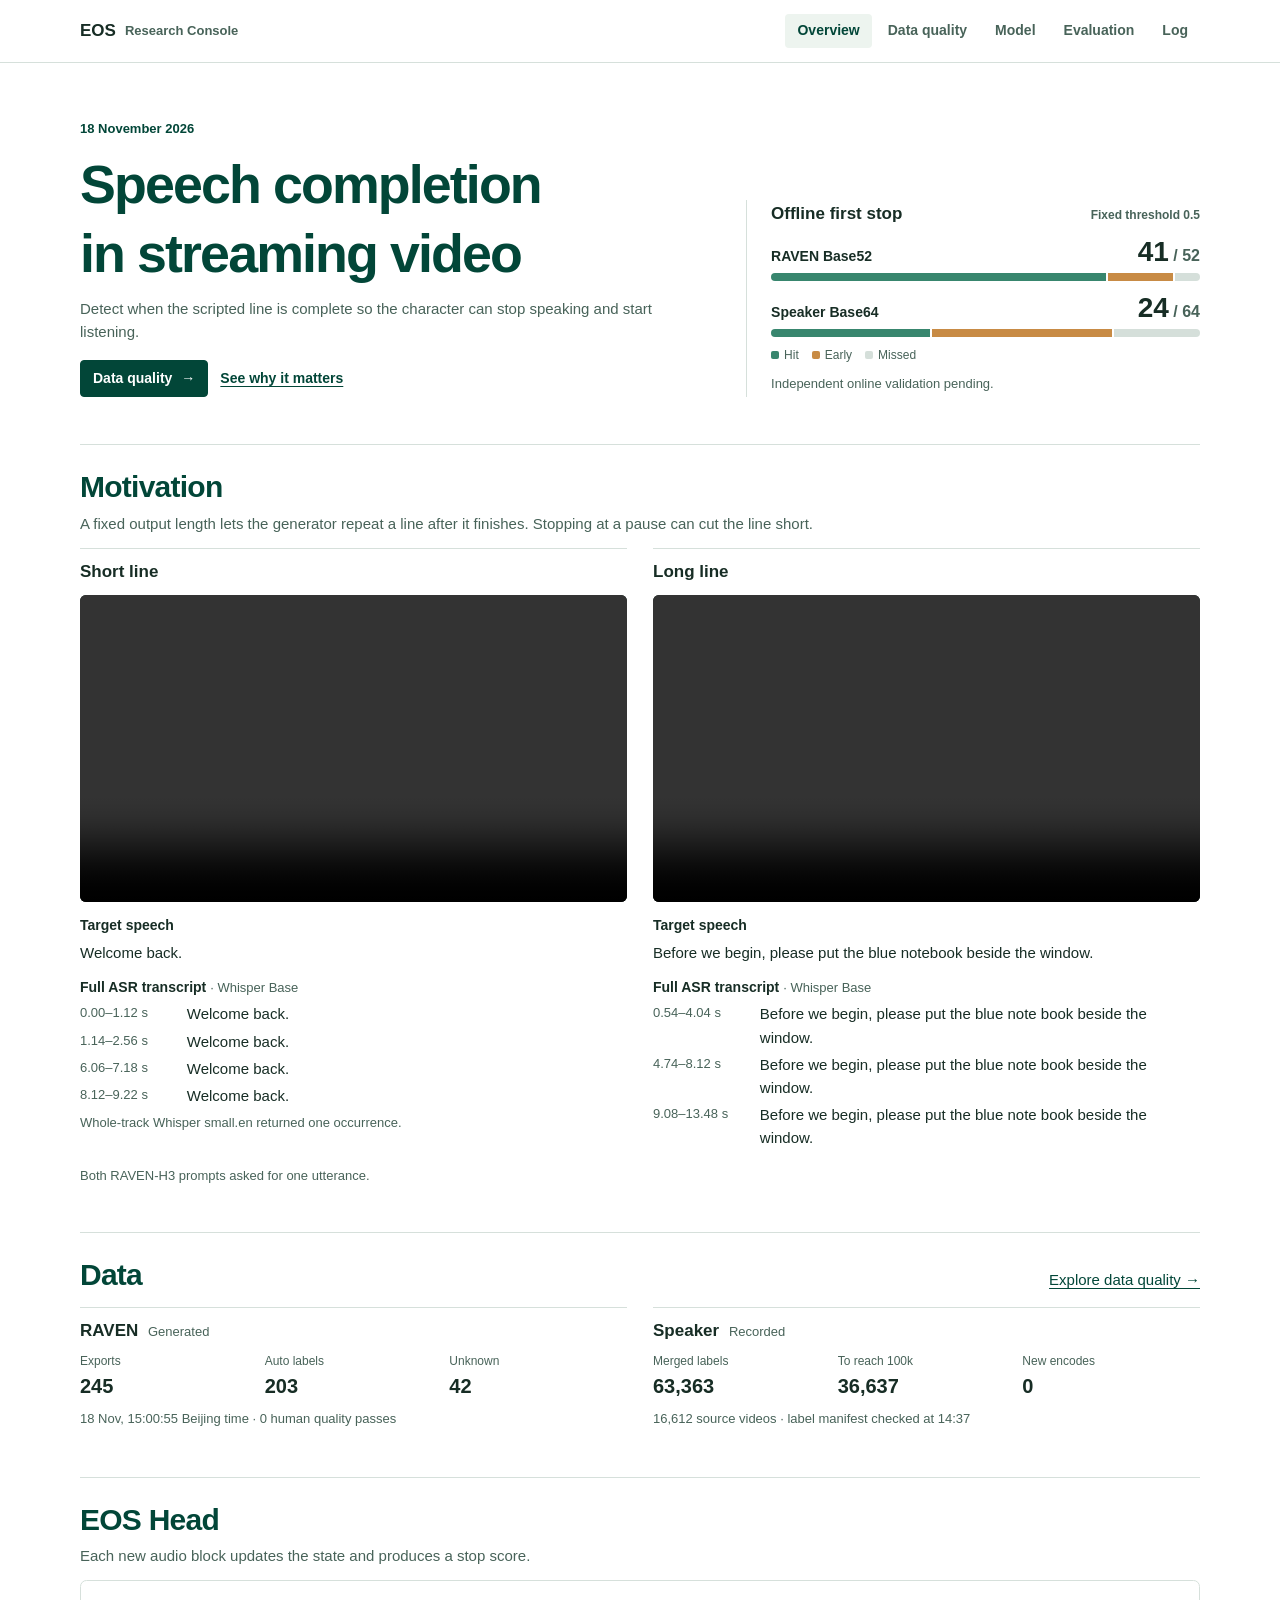
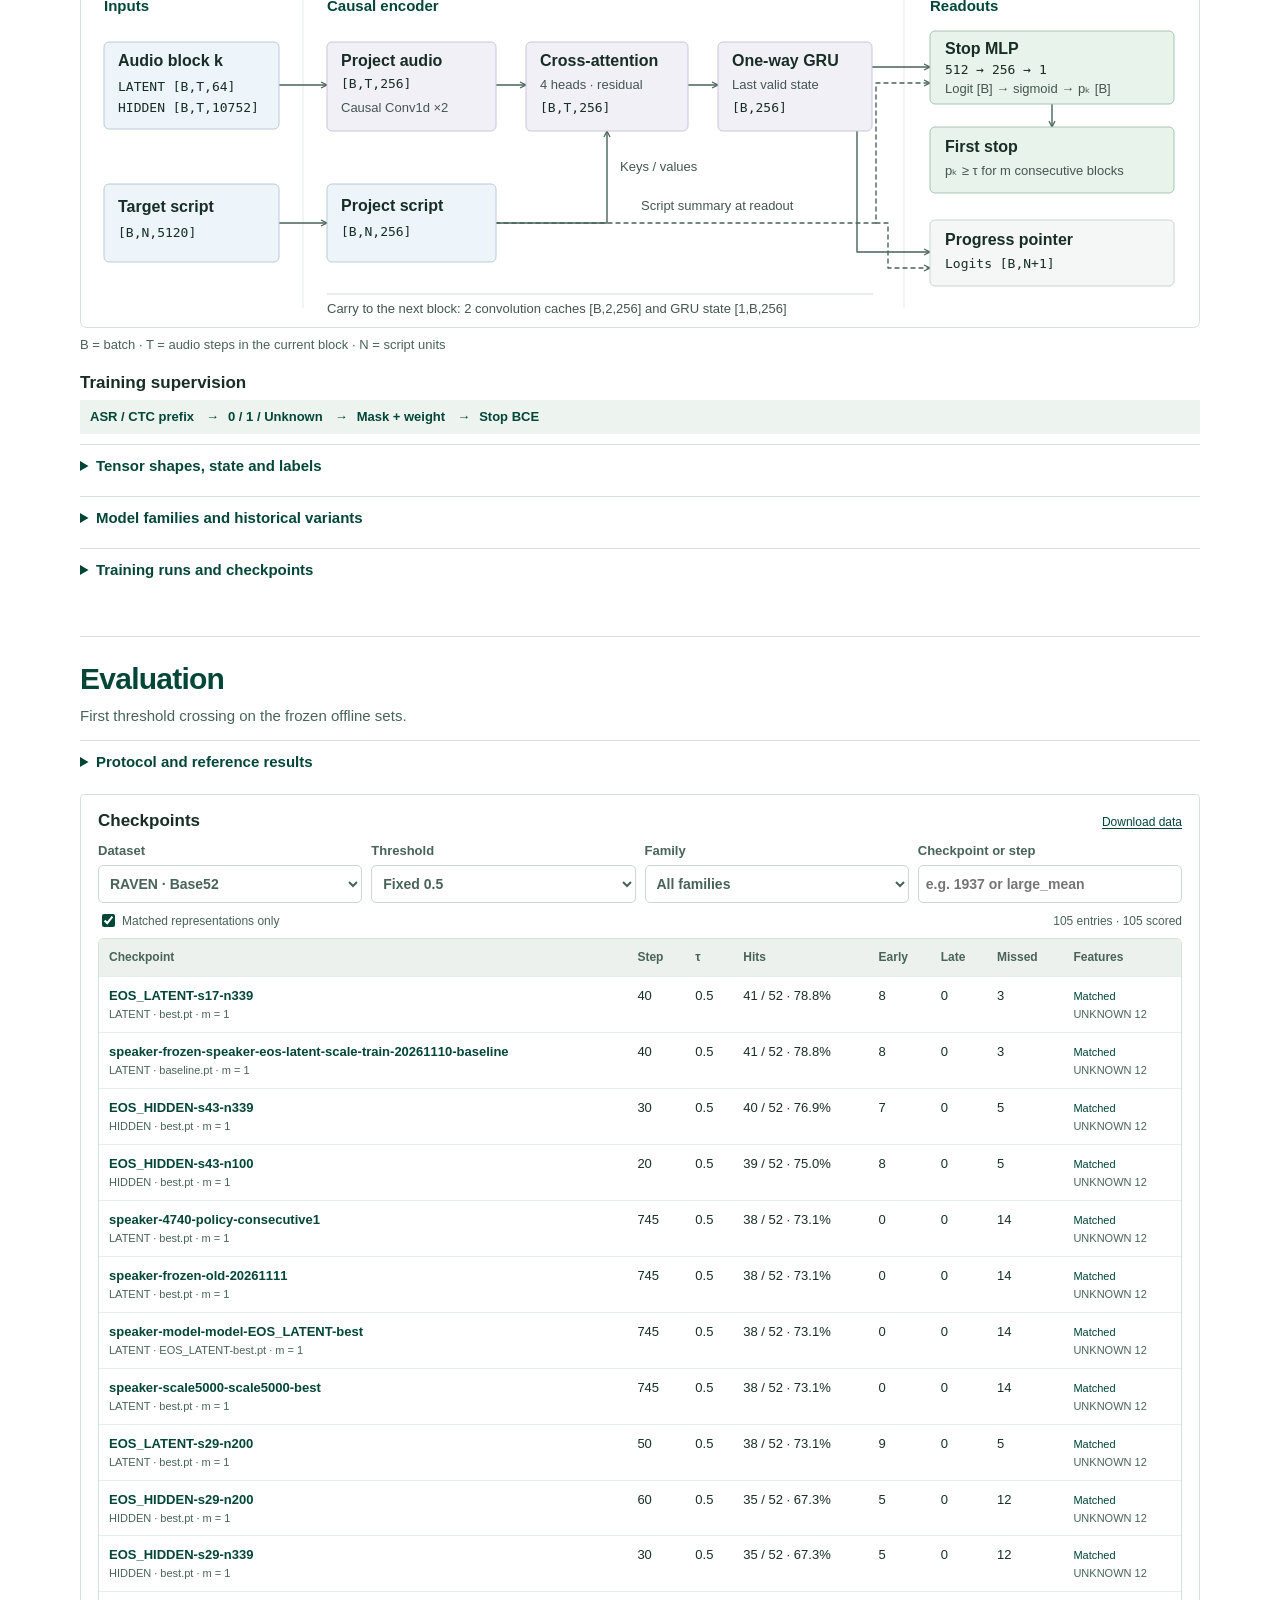
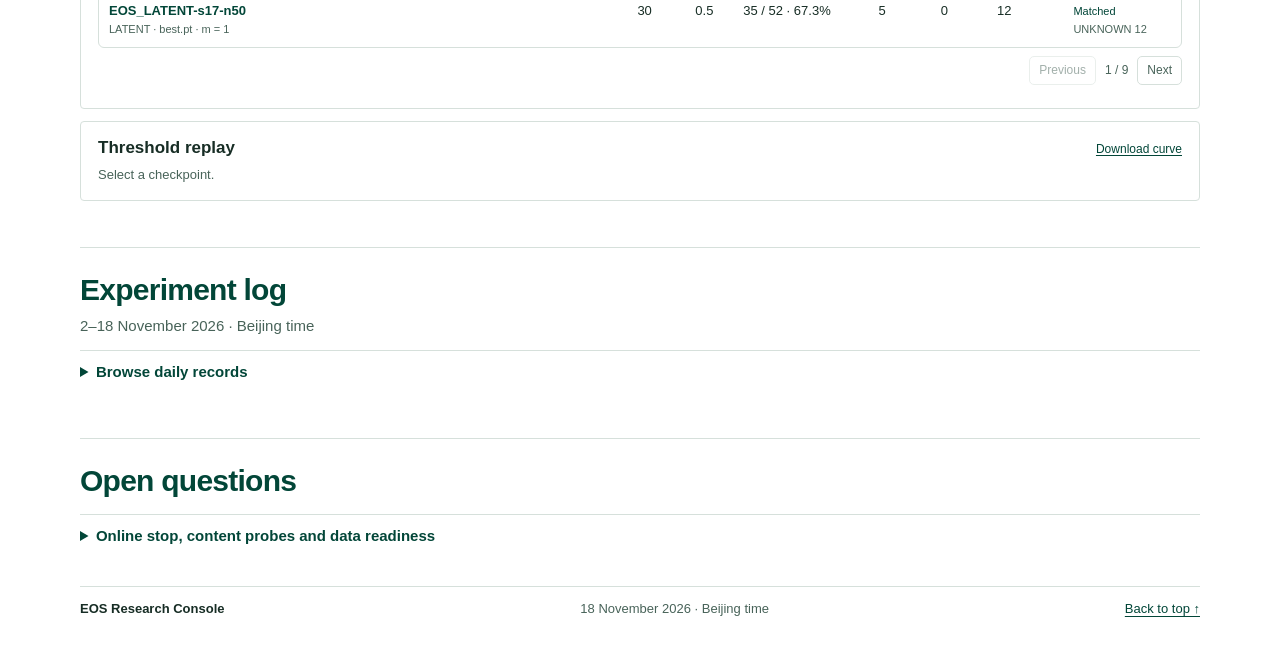
==== commit 032f3fb1: "Show exact target speech and full ASR beneath each demo" ====
--- a/index.html
+++ b/index.html
@@ -6,7 +6,7 @@
   <meta name="description" content="Speech completion for streaming audio-video generation. Research, data, models, and results.">
   <meta name="theme-color" content="#ffffff">
   <title>EOS Research Console</title>
-  <link rel="stylesheet" href="styles.css?v=20261118-en">
+  <link rel="stylesheet" href="styles.css?v=20261118-transcripts">
   <script defer src="research.js?v=20261118-en"></script>
   <script defer src="app.js?v=20261118-en"></script>
 </head>
@@ -52,8 +52,18 @@
             <source src="media/short-line-repeat.mp4" type="video/mp4">
             <a href="media/short-line-repeat.mp4">Open short-line video</a>
           </video>
-          <p>Whisper Base found four candidate utterances in 10 s.</p>
-          <small>Starts at 0.00, 1.14, 6.06 and 8.12 s.</small>
+          <div class="demo-transcript">
+            <h4>Target speech</h4>
+            <p class="target-speech">Welcome back.</p>
+            <h4>Full ASR transcript <small>· Whisper Base</small></h4>
+            <ul class="asr-lines">
+              <li><small>0.00–1.12 s</small><span>Welcome back.</span></li>
+              <li><small>1.14–2.56 s</small><span>Welcome back.</span></li>
+              <li><small>6.06–7.18 s</small><span>Welcome back.</span></li>
+              <li><small>8.12–9.22 s</small><span>Welcome back.</span></li>
+            </ul>
+            <p class="motivation-note">Whole-track Whisper small.en returned one occurrence.</p>
+          </div>
         </article>
         <article class="panel" id="long-line">
           <h3>Long line</h3>
@@ -61,11 +71,19 @@
             <source src="media/long-line-repeat.mp4" type="video/mp4">
             <a href="media/long-line-repeat.mp4">Open long-line video</a>
           </video>
-          <p>Whisper Base found three candidate utterances in 15 s.</p>
-          <small>Starts at 0.54, 4.74 and 9.08 s.</small>
+          <div class="demo-transcript">
+            <h4>Target speech</h4>
+            <p class="target-speech">Before we begin, please put the blue notebook beside the window.</p>
+            <h4>Full ASR transcript <small>· Whisper Base</small></h4>
+            <ul class="asr-lines">
+              <li><small>0.54–4.04 s</small><span>Before we begin, please put the blue note book beside the window.</span></li>
+              <li><small>4.74–8.12 s</small><span>Before we begin, please put the blue note book beside the window.</span></li>
+              <li><small>9.08–13.48 s</small><span>Before we begin, please put the blue note book beside the window.</span></li>
+            </ul>
+          </div>
         </article>
       </div>
-      <p class="motivation-note">Both RAVEN-H3 prompts asked for one utterance. Whole-track ASR disagrees on the short line. Full transcripts and prompts are available in local Sample review.</p>
+      <p class="motivation-note">Both RAVEN-H3 prompts asked for one utterance.</p>
     </section>
 
     <section id="data">
--- a/styles.css
+++ b/styles.css
@@ -171,6 +171,12 @@
 .motivation-examples .panel, .data-overview .panel { border: 0; border-top: 1px solid var(--line); border-radius: 0; padding: 12px 0 1px; }
 .motivation-examples, .data-overview { gap: 12px 26px; }
 .motivation-examples p { margin: 4px 0; }
+.demo-transcript h4 { margin: 13px 0 3px; font-size: 14px; }
+.demo-transcript h4 small { font-weight: normal; }
+.demo-transcript .target-speech { color: var(--ink); }
+.asr-lines { display: grid; gap: 4px; margin: 4px 0 6px; padding: 0; list-style: none; }
+.asr-lines li { display: grid; grid-template-columns: 6.3rem minmax(0, 1fr); gap: 6px; }
+.asr-lines small { font-variant-numeric: tabular-nums; padding-top: 1px; }
 .data-overview h3 small { margin-left: 5px; font-weight: normal; }
 .architecture { margin: 0; }
 .architecture-svg { display: block; width: 100%; height: auto; }
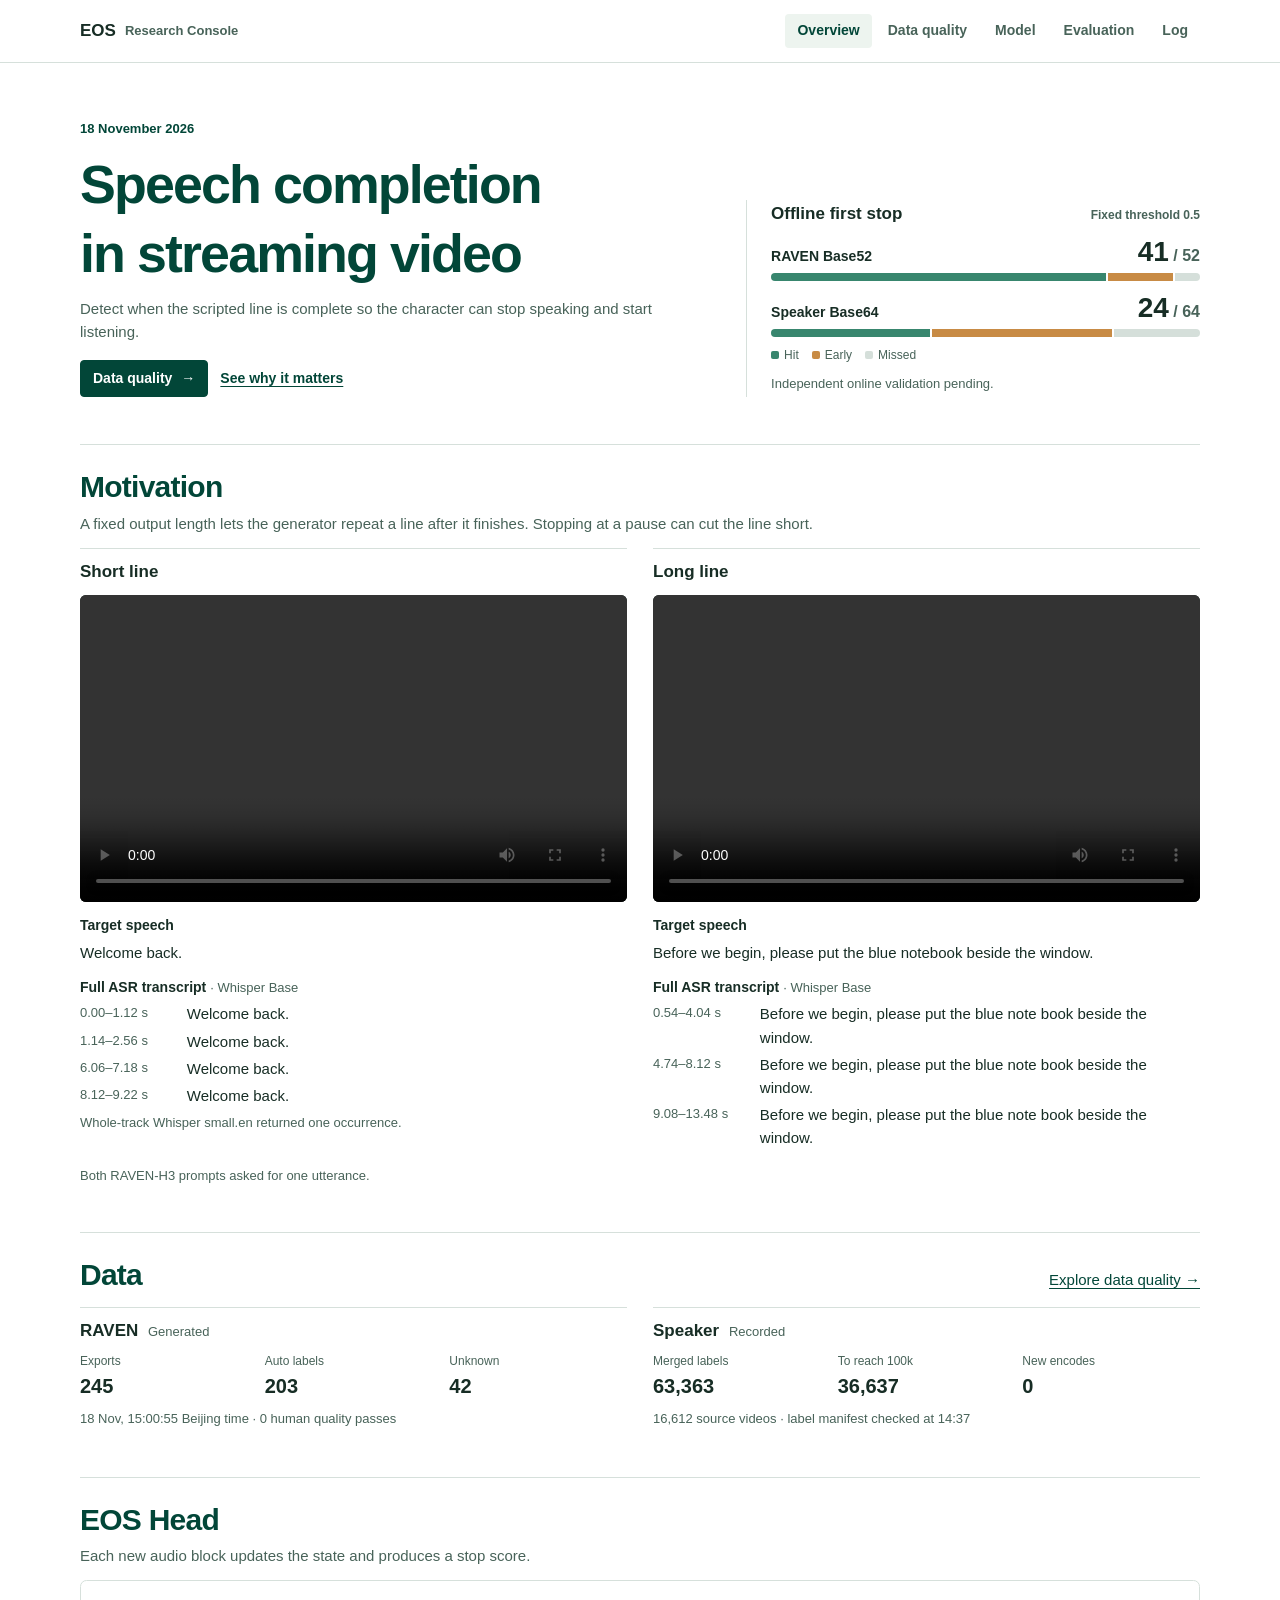
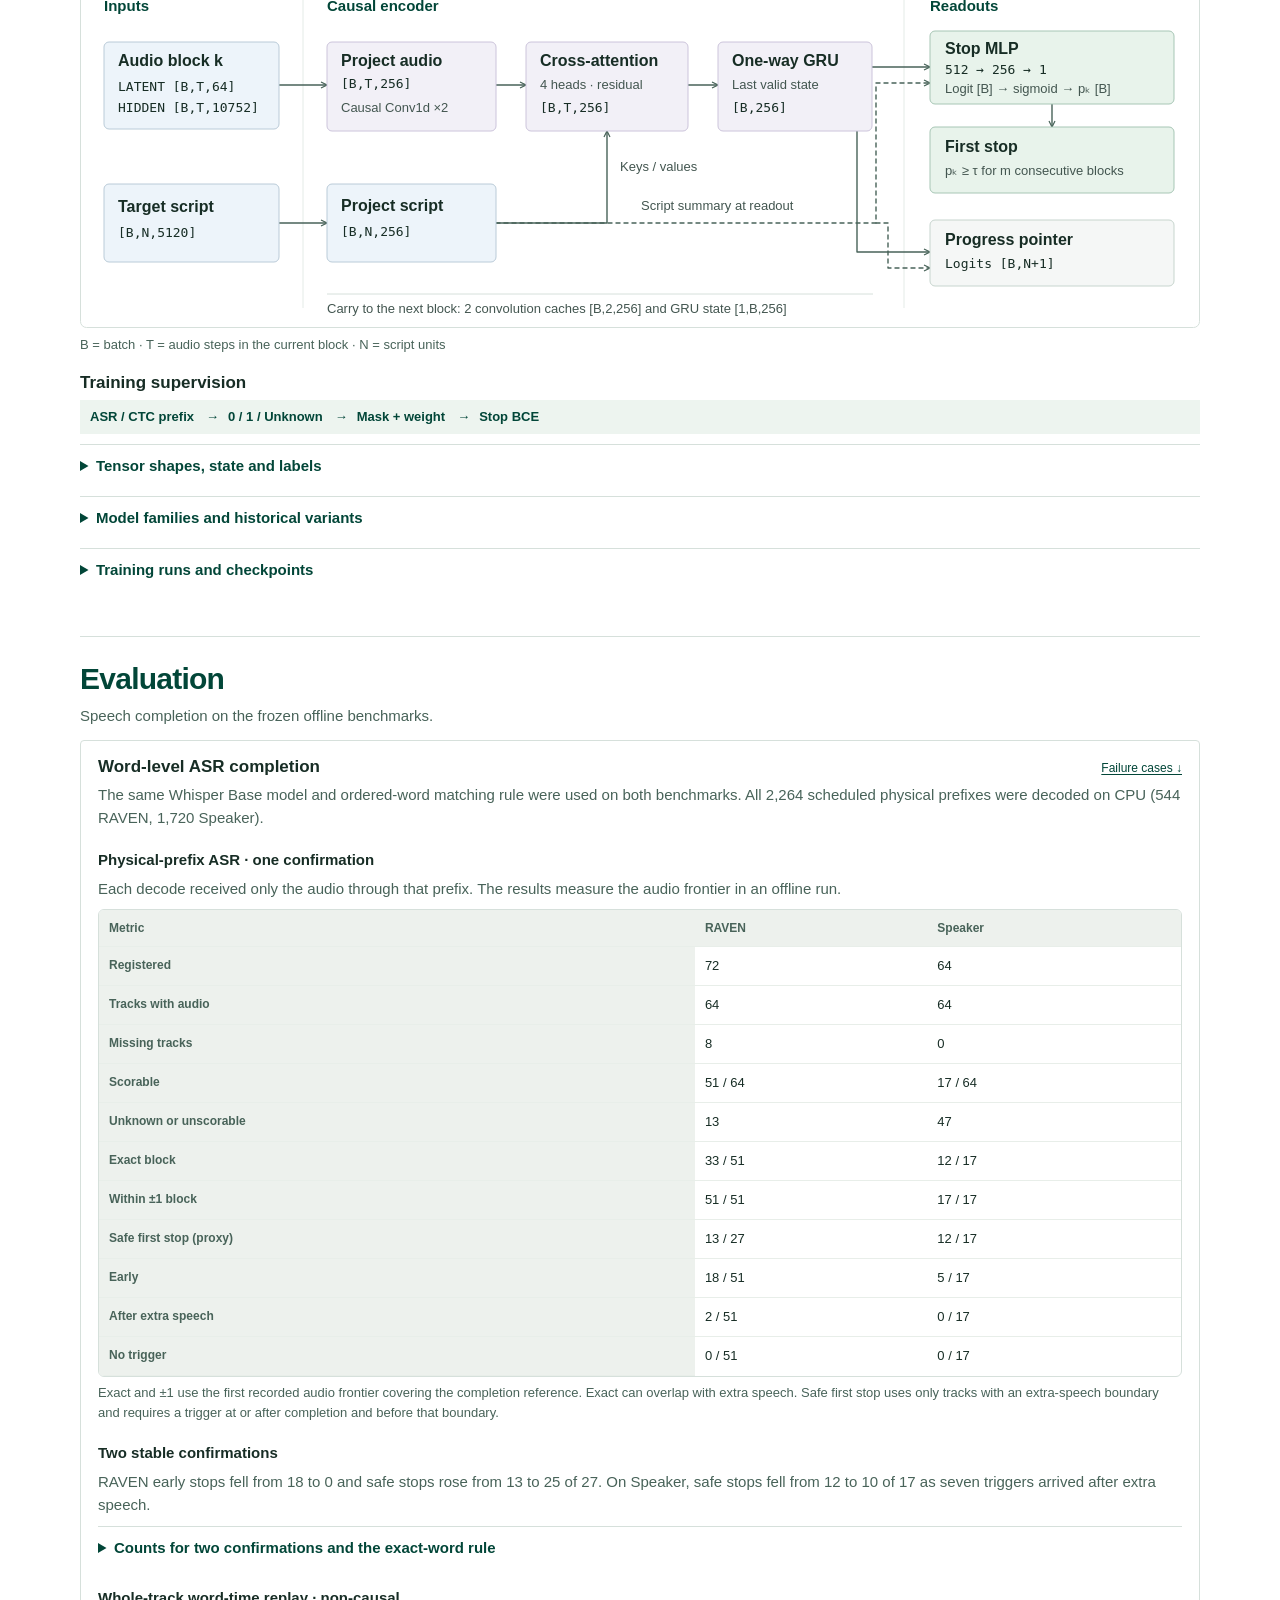
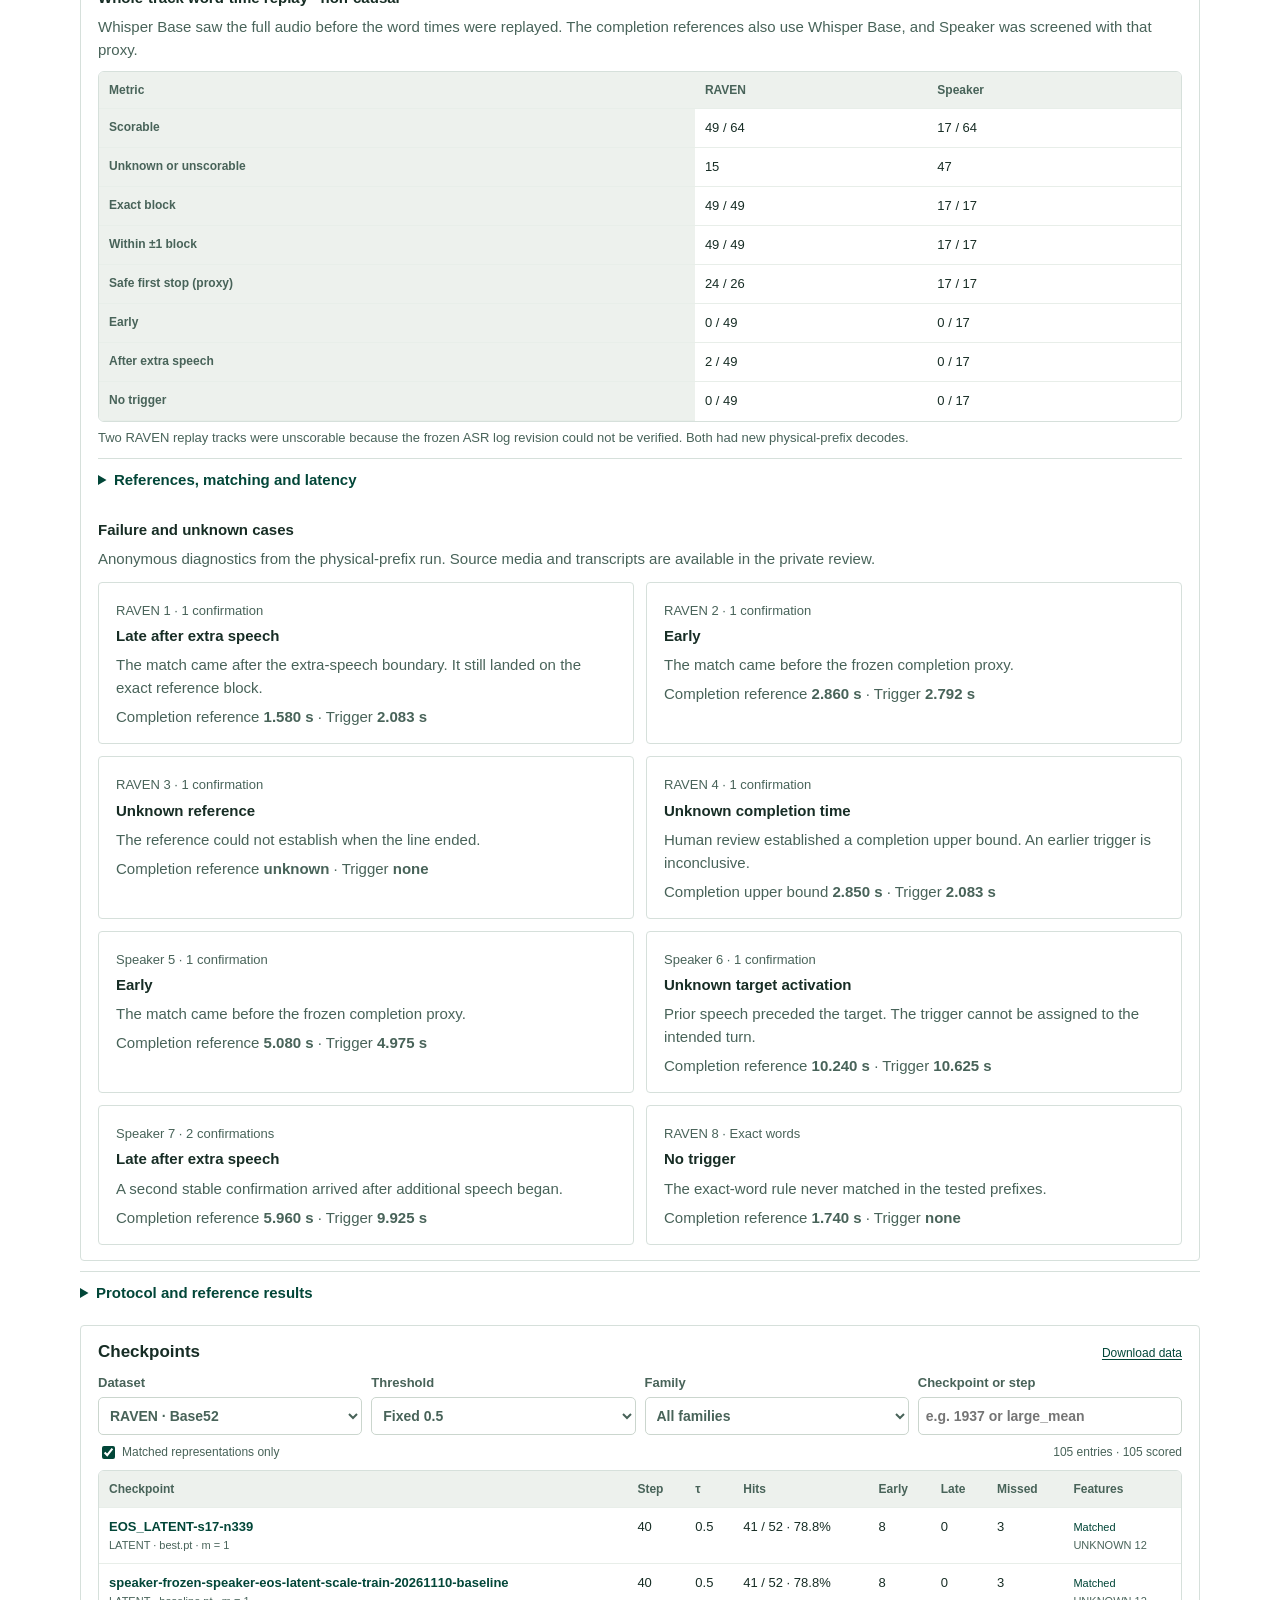
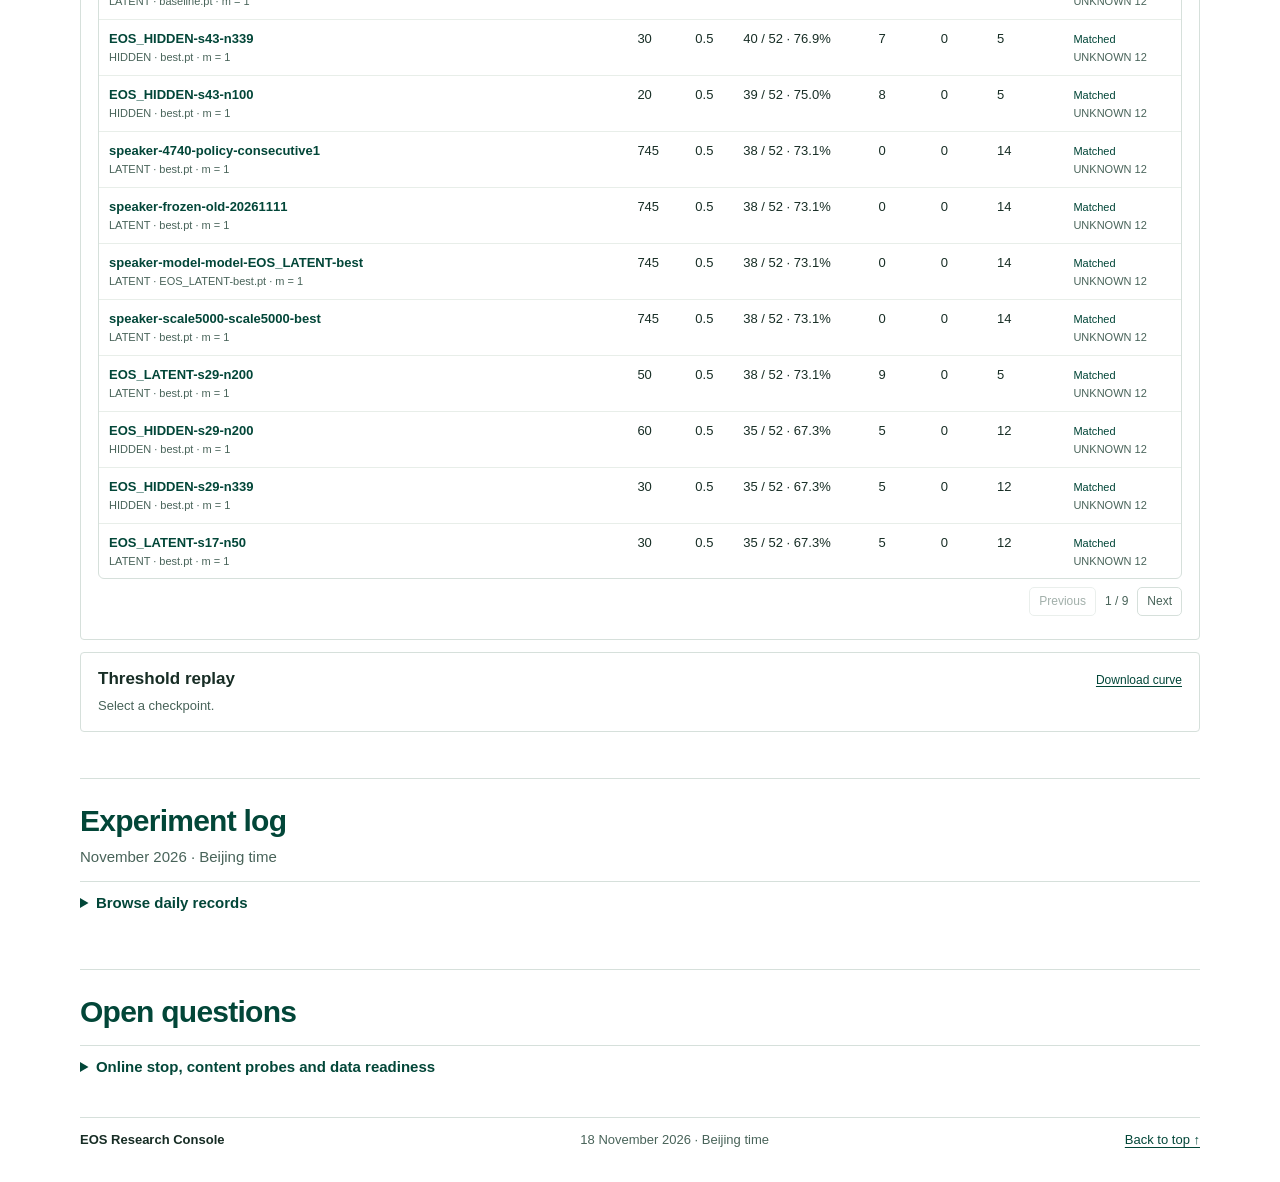
==== commit 2006b816: "Publish RAVEN and Speaker ASR completion diagnostics" ====
--- a/index.html
+++ b/index.html
@@ -6,9 +6,9 @@
   <meta name="description" content="Speech completion for streaming audio-video generation. Research, data, models, and results.">
   <meta name="theme-color" content="#ffffff">
   <title>EOS Research Console</title>
-  <link rel="stylesheet" href="styles.css?v=20261118-transcripts">
-  <script defer src="research.js?v=20261118-en"></script>
-  <script defer src="app.js?v=20261118-en"></script>
+  <link rel="stylesheet" href="styles.css?v=20261120-asr">
+  <script defer src="research.js?v=20261120-asr"></script>
+  <script defer src="app.js?v=20261120-asr"></script>
 </head>
 <body>
   <a class="skip" href="#overview">Skip to content</a>
@@ -147,7 +147,160 @@
     </section>
 
     <section id="evaluation">
-      <div class="section-head"><h2>Evaluation</h2><p>First threshold crossing on the frozen offline sets.</p></div>
+      <div class="section-head"><h2>Evaluation</h2><p>Speech completion on the frozen offline benchmarks.</p></div>
+      <div class="panel asr-results" id="asr-baseline">
+        <div class="matrix-title"><h3>Word-level ASR completion</h3><a href="#asr-failures">Failure cases ↓</a></div>
+        <p>The same Whisper Base model and ordered-word matching rule were used on both benchmarks. All 2,264 scheduled physical prefixes were decoded on CPU (544 RAVEN, 1,720 Speaker).</p>
+
+        <section aria-labelledby="asr-physical-title">
+          <h4 id="asr-physical-title">Physical-prefix ASR · one confirmation</h4>
+          <p>Each decode received only the audio through that prefix. The results measure the audio frontier in an offline run.</p>
+          <div class="table-box" tabindex="0" role="region" aria-labelledby="asr-physical-title">
+            <table>
+              <thead><tr><th scope="col">Metric</th><th scope="col">RAVEN</th><th scope="col">Speaker</th></tr></thead>
+              <tbody>
+                <tr><th scope="row">Registered</th><td>72</td><td>64</td></tr>
+                <tr><th scope="row">Tracks with audio</th><td>64</td><td>64</td></tr>
+                <tr><th scope="row">Missing tracks</th><td>8</td><td>0</td></tr>
+                <tr><th scope="row">Scorable</th><td>51 / 64</td><td>17 / 64</td></tr>
+                <tr><th scope="row">Unknown or unscorable</th><td>13</td><td>47</td></tr>
+                <tr><th scope="row">Exact block</th><td>33 / 51</td><td>12 / 17</td></tr>
+                <tr><th scope="row">Within ±1 block</th><td>51 / 51</td><td>17 / 17</td></tr>
+                <tr><th scope="row">Safe first stop (proxy)</th><td>13 / 27</td><td>12 / 17</td></tr>
+                <tr><th scope="row">Early</th><td>18 / 51</td><td>5 / 17</td></tr>
+                <tr><th scope="row">After extra speech</th><td>2 / 51</td><td>0 / 17</td></tr>
+                <tr><th scope="row">No trigger</th><td>0 / 51</td><td>0 / 17</td></tr>
+              </tbody>
+            </table>
+          </div>
+          <p class="asr-note">Exact and ±1 use the first recorded audio frontier covering the completion reference. Exact can overlap with extra speech. Safe first stop uses only tracks with an extra-speech boundary and requires a trigger at or after completion and before that boundary.</p>
+        </section>
+
+        <section aria-labelledby="asr-confirm-title">
+          <h4 id="asr-confirm-title">Two stable confirmations</h4>
+          <p>RAVEN early stops fell from 18 to 0 and safe stops rose from 13 to 25 of 27. On Speaker, safe stops fell from 12 to 10 of 17 as seven triggers arrived after extra speech.</p>
+          <details class="method-note">
+            <summary>Counts for two confirmations and the exact-word rule</summary>
+          <div class="table-box" tabindex="0" role="region" aria-labelledby="asr-confirm-title">
+            <table>
+              <thead><tr><th scope="col">Metric</th><th scope="col">RAVEN</th><th scope="col">Speaker</th></tr></thead>
+              <tbody>
+                <tr><th scope="row">Scorable</th><td>51 / 64</td><td>17 / 64</td></tr>
+                <tr><th scope="row">Unknown or unscorable</th><td>13</td><td>47</td></tr>
+                <tr><th scope="row">Exact block</th><td>17 / 51</td><td>4 / 17</td></tr>
+                <tr><th scope="row">Within ±1 block</th><td>50 / 51</td><td>13 / 17</td></tr>
+                <tr><th scope="row">Safe first stop (proxy)</th><td>25 / 27</td><td>10 / 17</td></tr>
+                <tr><th scope="row">Early</th><td>0 / 51</td><td>0 / 17</td></tr>
+                <tr><th scope="row">After extra speech</th><td>2 / 51</td><td>7 / 17</td></tr>
+                <tr><th scope="row">No trigger</th><td>0 / 51</td><td>0 / 17</td></tr>
+              </tbody>
+            </table>
+          </div>
+            <h5 id="asr-exact-title">Exact words · one confirmation</h5>
+          <div class="table-box" tabindex="0" role="region" aria-labelledby="asr-exact-title">
+            <table>
+              <thead><tr><th scope="col">Metric</th><th scope="col">RAVEN</th><th scope="col">Speaker</th></tr></thead>
+              <tbody>
+                <tr><th scope="row">Scorable</th><td>51 / 64</td><td>17 / 64</td></tr>
+                <tr><th scope="row">Unknown or unscorable</th><td>13</td><td>47</td></tr>
+                <tr><th scope="row">Exact block</th><td>25 / 51</td><td>9 / 17</td></tr>
+                <tr><th scope="row">Within ±1 block</th><td>40 / 51</td><td>13 / 17</td></tr>
+                <tr><th scope="row">Safe first stop (proxy)</th><td>9 / 27</td><td>10 / 17</td></tr>
+                <tr><th scope="row">Early</th><td>15 / 51</td><td>3 / 17</td></tr>
+                <tr><th scope="row">After extra speech</th><td>1 / 51</td><td>2 / 17</td></tr>
+                <tr><th scope="row">No trigger</th><td>10 / 51</td><td>2 / 17</td></tr>
+              </tbody>
+            </table>
+          </div>
+          </details>
+        </section>
+
+        <section aria-labelledby="asr-replay-title">
+          <h4 id="asr-replay-title">Whole-track word-time replay · non-causal</h4>
+          <p>Whisper Base saw the full audio before the word times were replayed. The completion references also use Whisper Base, and Speaker was screened with that proxy.</p>
+          <div class="table-box" tabindex="0" role="region" aria-labelledby="asr-replay-title">
+            <table>
+              <thead><tr><th scope="col">Metric</th><th scope="col">RAVEN</th><th scope="col">Speaker</th></tr></thead>
+              <tbody>
+                <tr><th scope="row">Scorable</th><td>49 / 64</td><td>17 / 64</td></tr>
+                <tr><th scope="row">Unknown or unscorable</th><td>15</td><td>47</td></tr>
+                <tr><th scope="row">Exact block</th><td>49 / 49</td><td>17 / 17</td></tr>
+                <tr><th scope="row">Within ±1 block</th><td>49 / 49</td><td>17 / 17</td></tr>
+                <tr><th scope="row">Safe first stop (proxy)</th><td>24 / 26</td><td>17 / 17</td></tr>
+                <tr><th scope="row">Early</th><td>0 / 49</td><td>0 / 17</td></tr>
+                <tr><th scope="row">After extra speech</th><td>2 / 49</td><td>0 / 17</td></tr>
+                <tr><th scope="row">No trigger</th><td>0 / 49</td><td>0 / 17</td></tr>
+              </tbody>
+            </table>
+          </div>
+          <p class="asr-note">Two RAVEN replay tracks were unscorable because the frozen ASR log revision could not be verified. Both had new physical-prefix decodes.</p>
+        </section>
+
+        <details class="method-note">
+          <summary>References, matching and latency</summary>
+          <div class="method-body">
+            <p>RAVEN uses the published-sample clock from Base-only v1, including one human completion upper bound. Speaker uses the original-recording clock from Base64 v1. Forty-seven Speaker tracks lack a causal target-activation marker after prior speech, so their first-stop status is unknown.</p>
+            <p>The frozen rule requires at least 75% ordered word coverage, 80% terminal-word similarity, and enough nonoverlapping matches for the requested count. The two-confirmation variant uses the common stable word prefix of consecutive decodes. The exact-word rule is a separate comparison.</p>
+            <p>CPU decode time per prefix was 0.70 s at p50 and 1.83 s at p95. Live publication and controller latency remain unmeasured.</p>
+          </div>
+        </details>
+
+        <section id="asr-failures" aria-labelledby="asr-failure-title">
+          <h4 id="asr-failure-title">Failure and unknown cases</h4>
+          <p>Anonymous diagnostics from the physical-prefix run. Source media and transcripts are available in the private review.</p>
+          <div class="pair">
+            <article class="panel">
+              <small>RAVEN 1 · 1 confirmation</small>
+              <h5>Late after extra speech</h5>
+              <p>The match came after the extra-speech boundary. It still landed on the exact reference block.</p>
+              <p>Completion reference <b>1.580 s</b> · Trigger <b>2.083 s</b></p>
+            </article>
+            <article class="panel">
+              <small>RAVEN 2 · 1 confirmation</small>
+              <h5>Early</h5>
+              <p>The match came before the frozen completion proxy.</p>
+              <p>Completion reference <b>2.860 s</b> · Trigger <b>2.792 s</b></p>
+            </article>
+            <article class="panel">
+              <small>RAVEN 3 · 1 confirmation</small>
+              <h5>Unknown reference</h5>
+              <p>The reference could not establish when the line ended.</p>
+              <p>Completion reference <b>unknown</b> · Trigger <b>none</b></p>
+            </article>
+            <article class="panel">
+              <small>RAVEN 4 · 1 confirmation</small>
+              <h5>Unknown completion time</h5>
+              <p>Human review established a completion upper bound. An earlier trigger is inconclusive.</p>
+              <p>Completion upper bound <b>2.850 s</b> · Trigger <b>2.083 s</b></p>
+            </article>
+            <article class="panel">
+              <small>Speaker 5 · 1 confirmation</small>
+              <h5>Early</h5>
+              <p>The match came before the frozen completion proxy.</p>
+              <p>Completion reference <b>5.080 s</b> · Trigger <b>4.975 s</b></p>
+            </article>
+            <article class="panel">
+              <small>Speaker 6 · 1 confirmation</small>
+              <h5>Unknown target activation</h5>
+              <p>Prior speech preceded the target. The trigger cannot be assigned to the intended turn.</p>
+              <p>Completion reference <b>10.240 s</b> · Trigger <b>10.625 s</b></p>
+            </article>
+            <article class="panel">
+              <small>Speaker 7 · 2 confirmations</small>
+              <h5>Late after extra speech</h5>
+              <p>A second stable confirmation arrived after additional speech began.</p>
+              <p>Completion reference <b>5.960 s</b> · Trigger <b>9.925 s</b></p>
+            </article>
+            <article class="panel">
+              <small>RAVEN 8 · Exact words</small>
+              <h5>No trigger</h5>
+              <p>The exact-word rule never matched in the tested prefixes.</p>
+              <p>Completion reference <b>1.740 s</b> · Trigger <b>none</b></p>
+            </article>
+          </div>
+        </section>
+      </div>
+
       <details class="method-note evaluation-method">
         <summary>Protocol and reference results</summary>
         <div class="method-body">
@@ -184,7 +337,7 @@
     </section>
 
     <section id="log">
-      <div class="section-head"><h2>Experiment log</h2><p>2–18 November 2026 · Beijing time</p></div>
+      <div class="section-head"><h2>Experiment log</h2><p>November 2026 · Beijing time</p></div>
       <details class="method-note" id="log-details">
         <summary>Browse daily records</summary>
         <div class="log-layout"><nav id="days" aria-label="Log dates"></nav><article id="day" aria-live="polite"></article></div>
--- a/styles.css
+++ b/styles.css
@@ -106,6 +106,16 @@
 .matrix, .probe { margin-top: 12px; }
 .matrix-title { display: flex; flex-wrap: wrap; justify-content: space-between; align-items: baseline; gap: 7px; }
 .matrix-title a { font-size: 12px; }
+.asr-results { margin-top: 12px; }
+.asr-results section { margin-top: 18px; }
+.asr-results h4, .asr-results h5 { margin: 0; font-size: 15px; }
+.asr-results .table-box { margin-top: 9px; }
+.asr-results .table-box table { min-width: 0; }
+.asr-results th[scope="row"] { white-space: normal; }
+.asr-results td { white-space: nowrap; }
+.asr-results details h5, .asr-results .pair { margin-top: 12px; }
+.asr-results article h5 { margin-top: 3px; }
+.asr-results .asr-note { font-size: 13px; }
 .filters { display: grid; grid-template-columns: repeat(4, minmax(0, 1fr)); gap: 9px; margin-top: 10px; }
 .filters label, .slider { display: grid; min-width: 0; gap: 4px; font-size: 13px; color: var(--muted); font-weight: 650; }
 .filters select, .filters input { width: 100%; height: 38px; padding: 0 7px; border: 1px solid #cbd6ce; border-radius: 5px; background: white; font-size: 14px; }
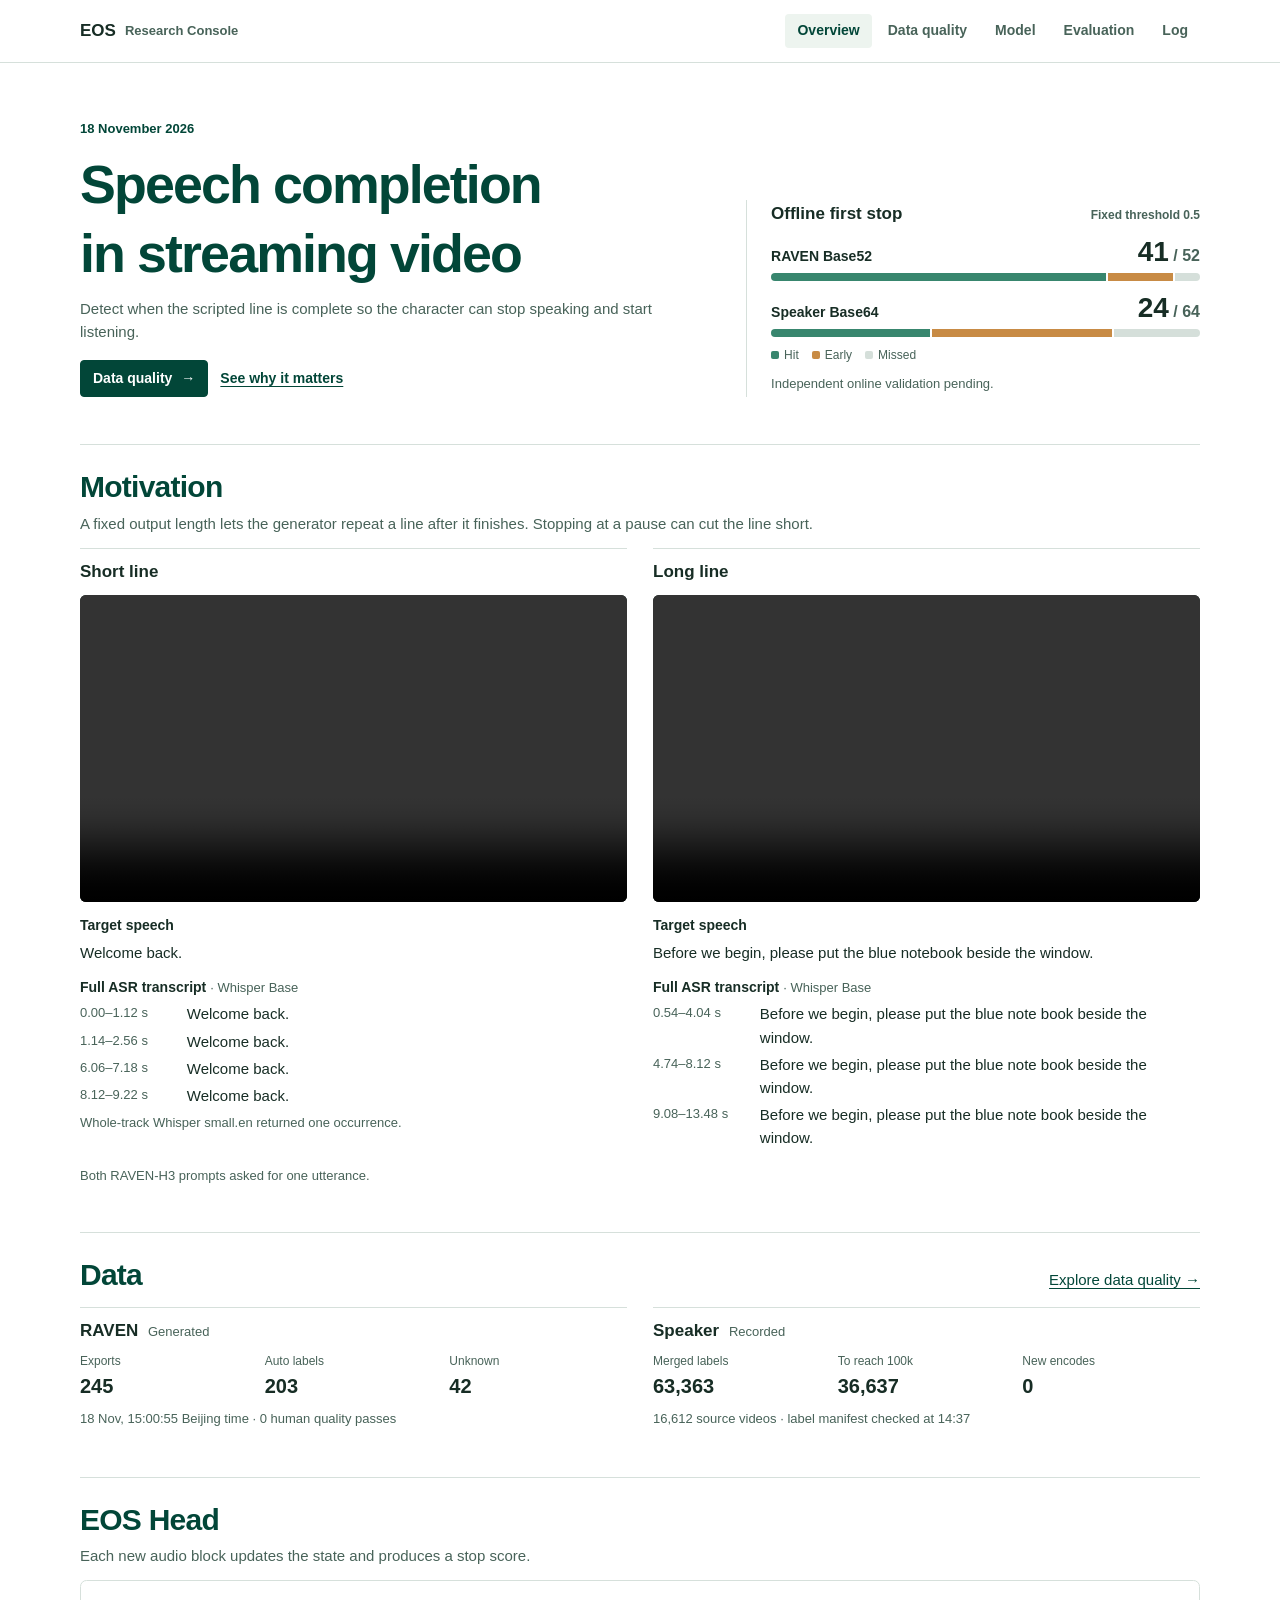
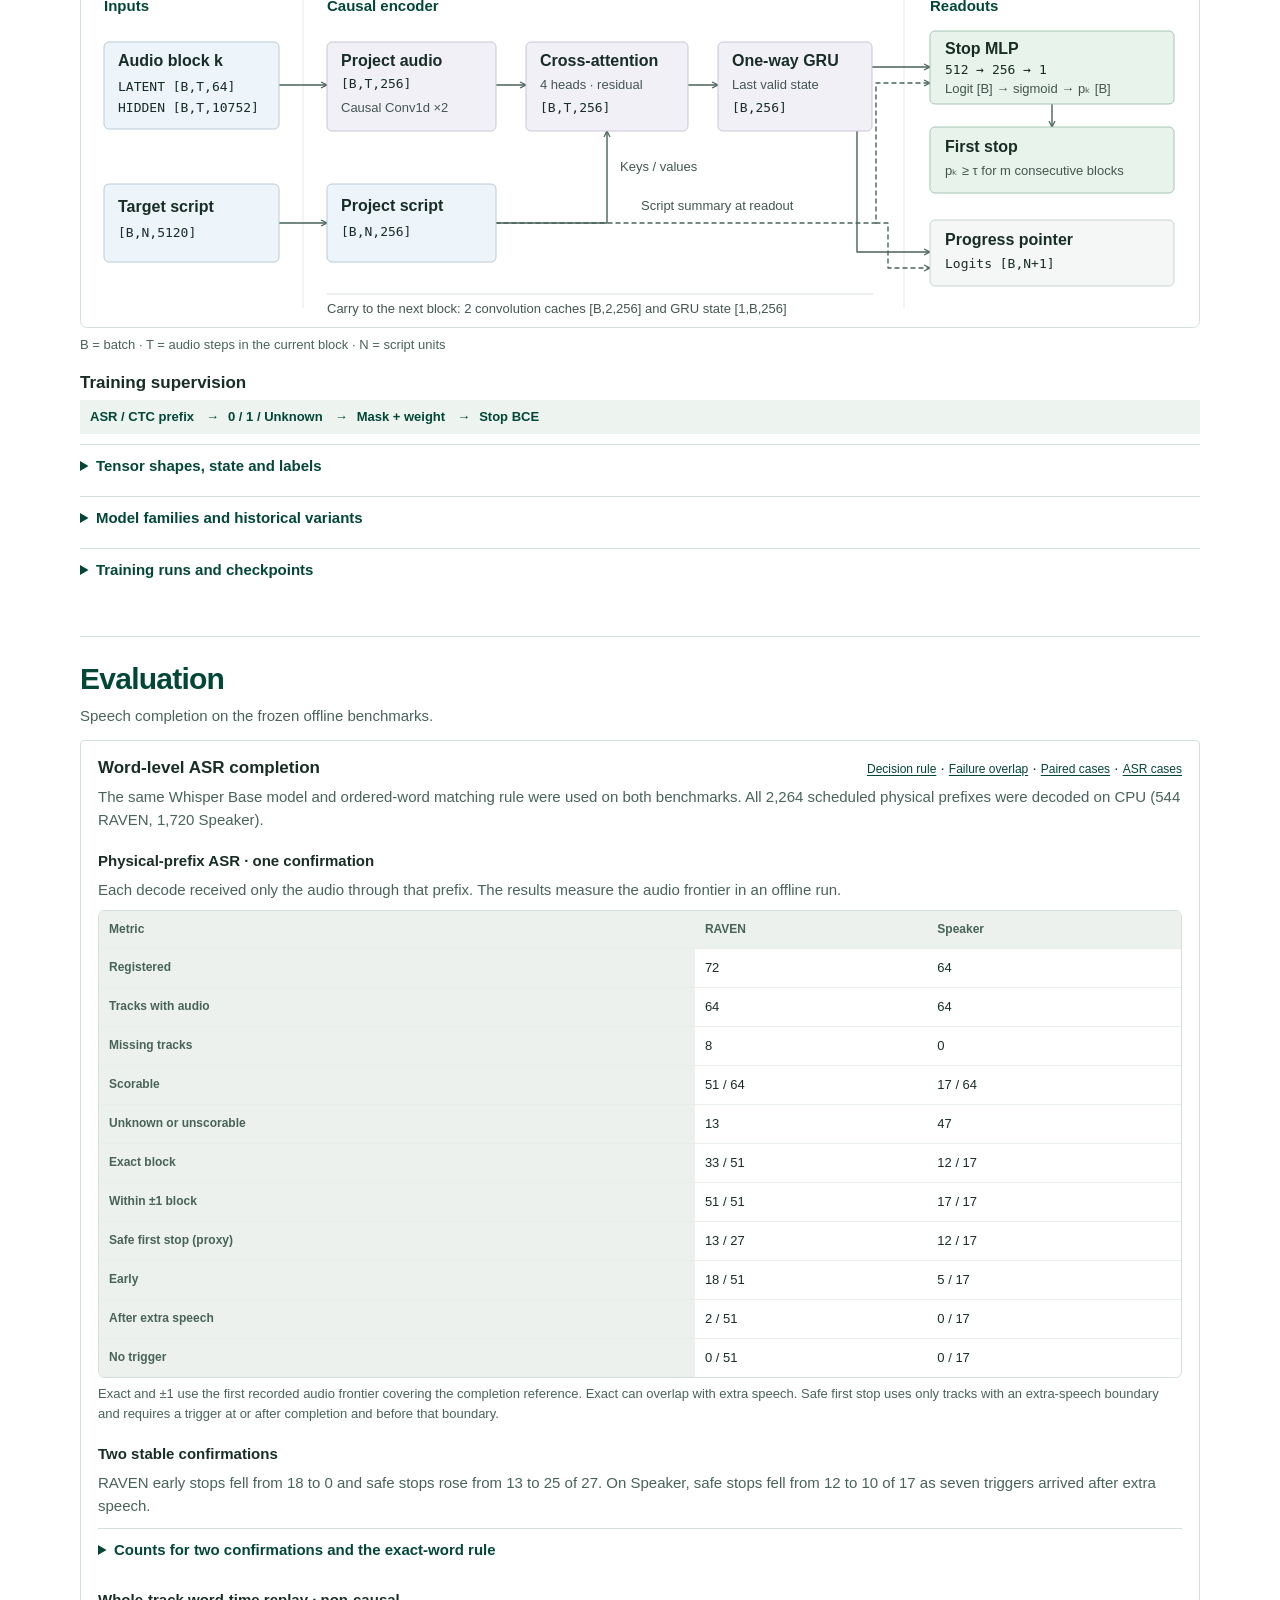
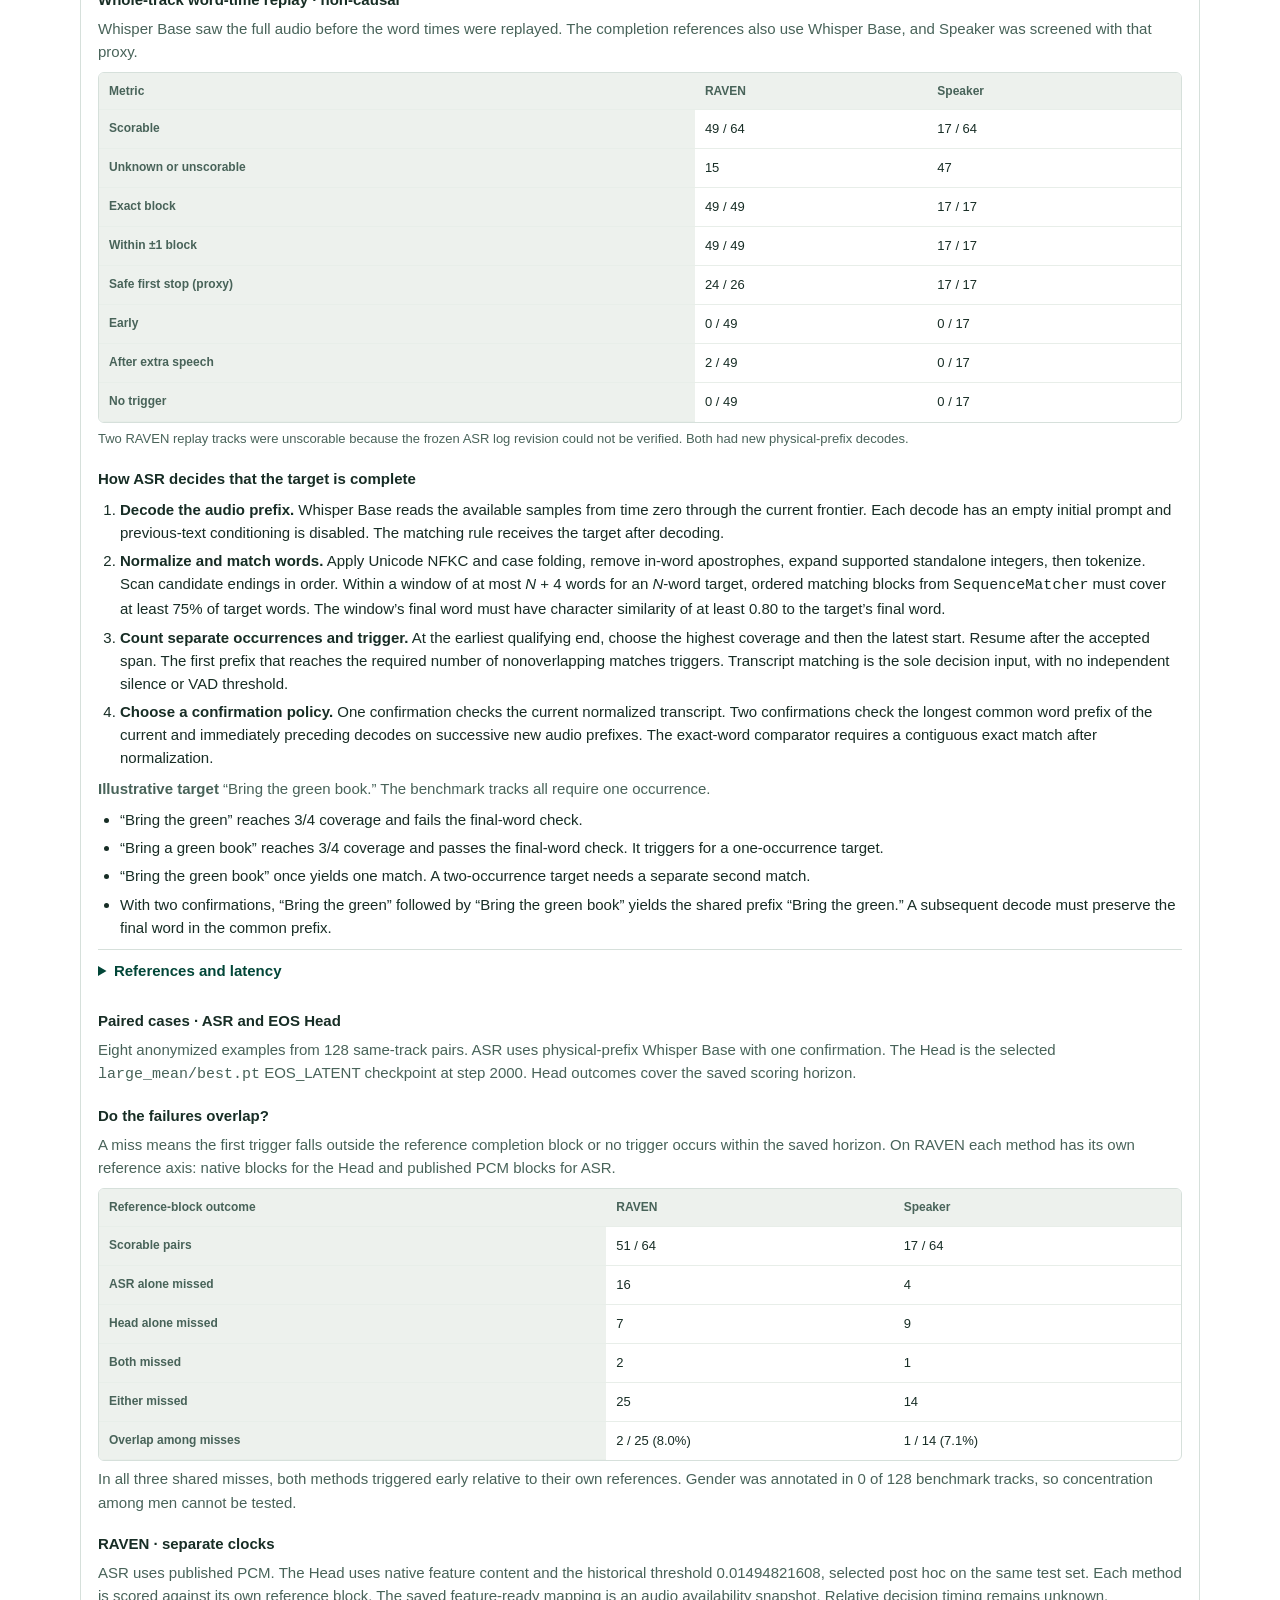
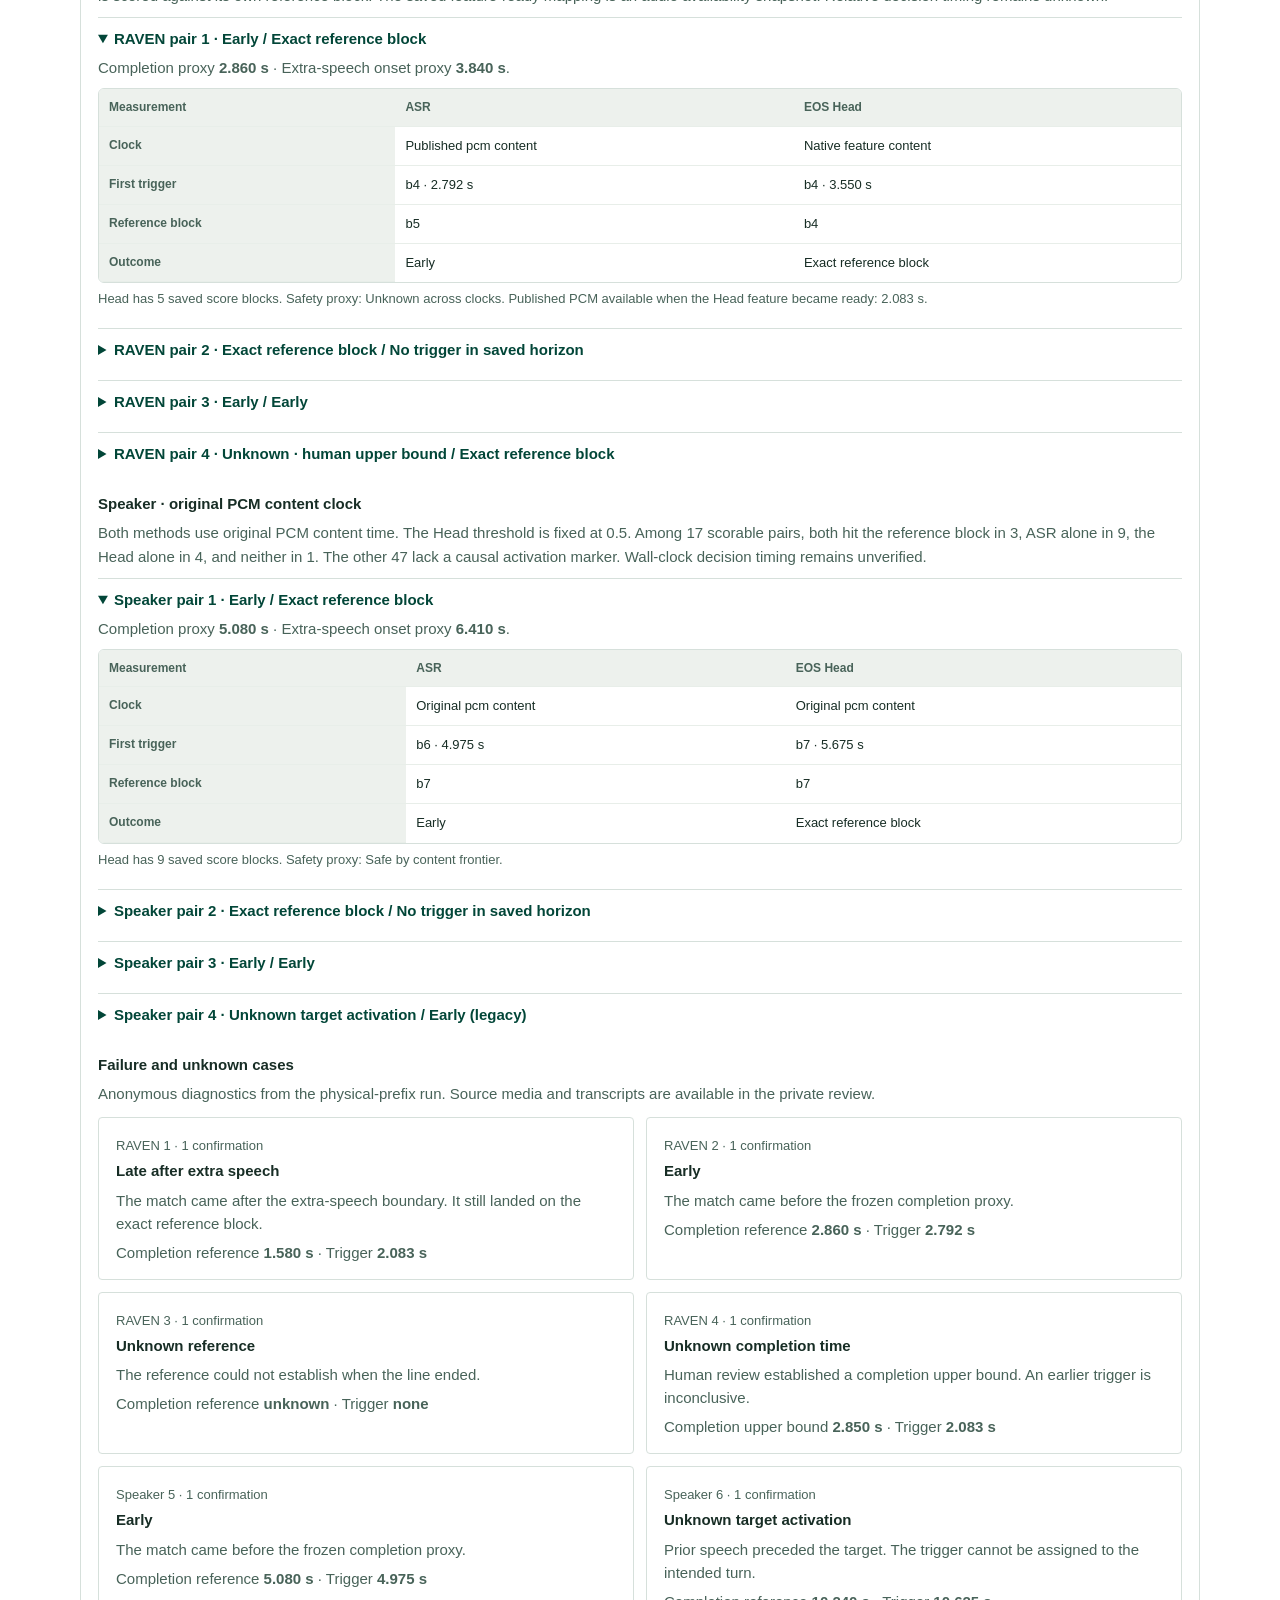
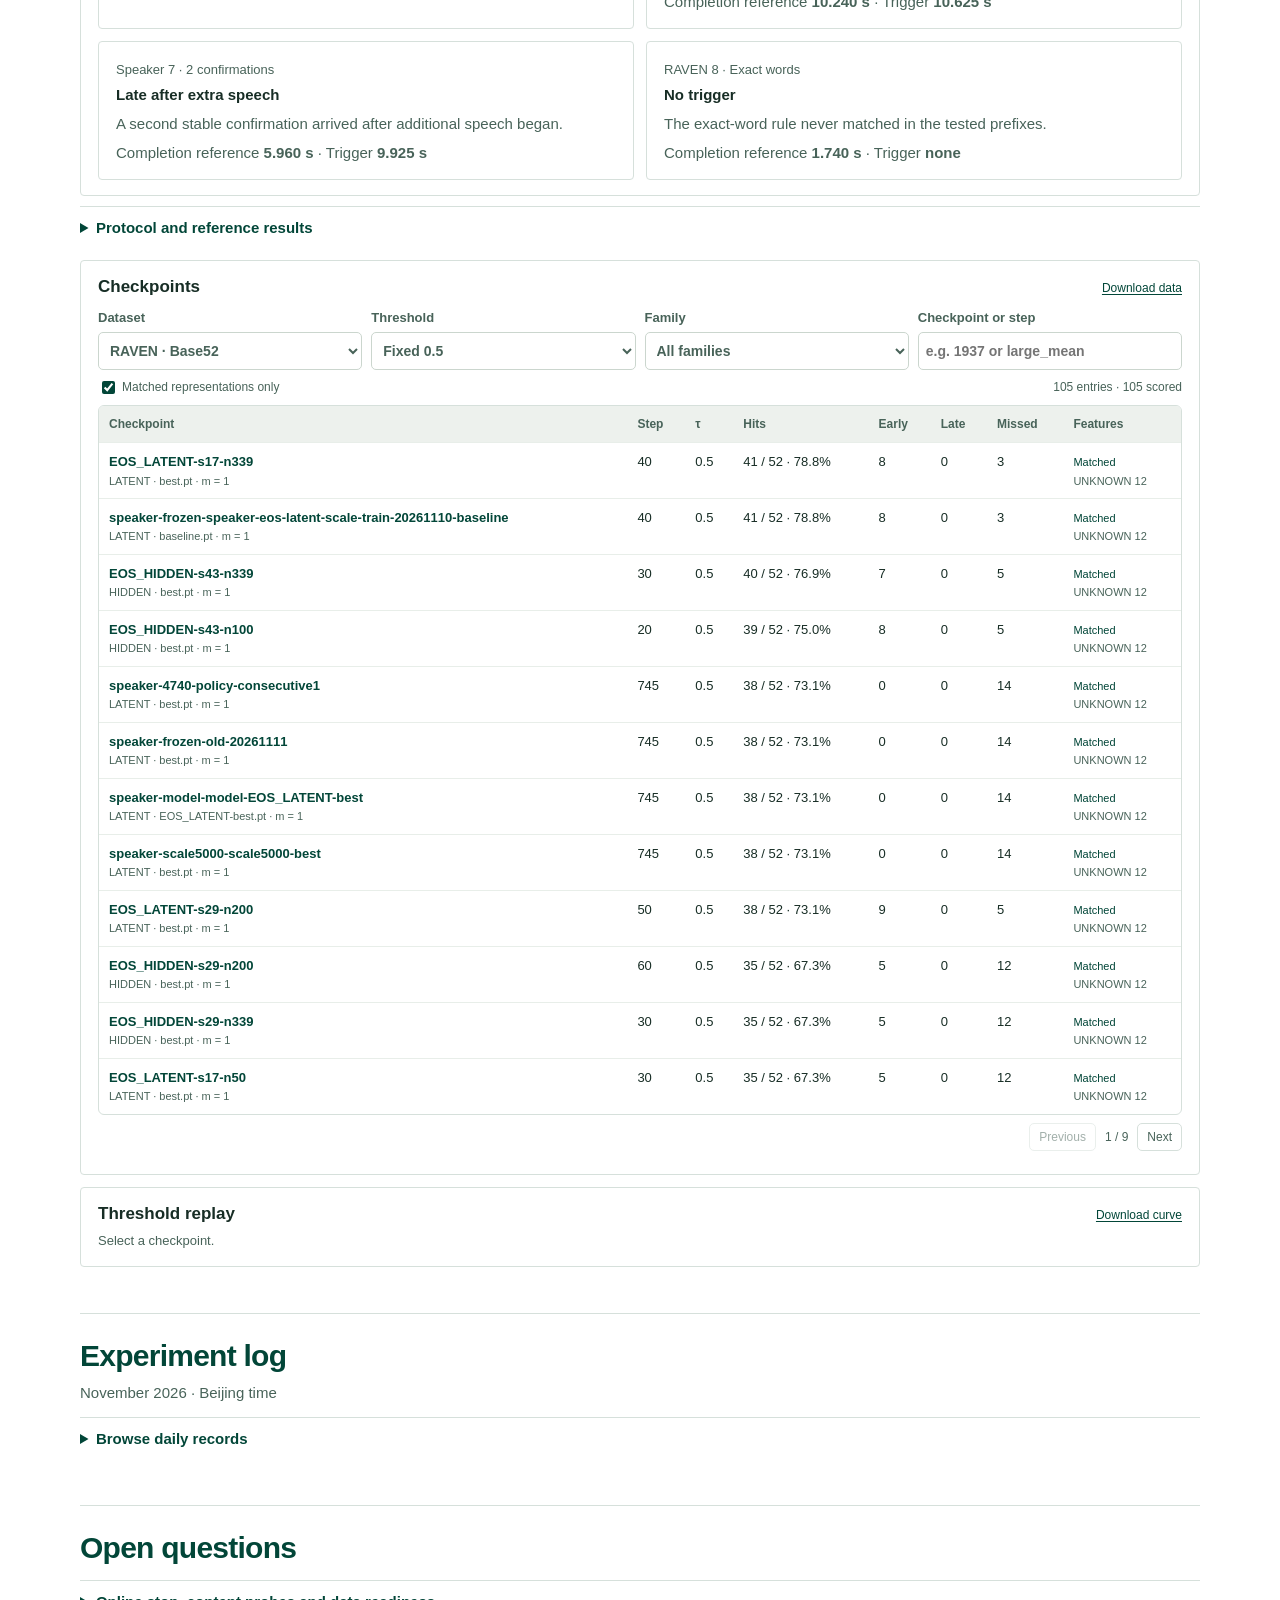
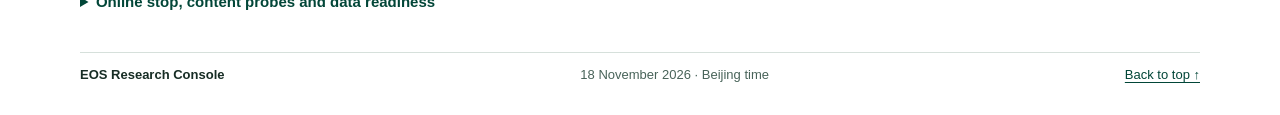
==== commit af5f970b: "Explain ASR endpoint decisions and compare paired EOS Head misses" ====
--- a/index.html
+++ b/index.html
@@ -6,9 +6,9 @@
   <meta name="description" content="Speech completion for streaming audio-video generation. Research, data, models, and results.">
   <meta name="theme-color" content="#ffffff">
   <title>EOS Research Console</title>
-  <link rel="stylesheet" href="styles.css?v=20261120-asr">
+  <link rel="stylesheet" href="styles.css?v=20261120-pairs">
   <script defer src="research.js?v=20261120-asr"></script>
-  <script defer src="app.js?v=20261120-asr"></script>
+  <script defer src="app.js?v=20261120-pairs"></script>
 </head>
 <body>
   <a class="skip" href="#overview">Skip to content</a>
@@ -149,7 +149,10 @@
     <section id="evaluation">
       <div class="section-head"><h2>Evaluation</h2><p>Speech completion on the frozen offline benchmarks.</p></div>
       <div class="panel asr-results" id="asr-baseline">
-        <div class="matrix-title"><h3>Word-level ASR completion</h3><a href="#asr-failures">Failure cases ↓</a></div>
+        <div class="matrix-title">
+          <h3>Word-level ASR completion</h3>
+          <div><a href="#asr-rule">Decision rule</a> · <a href="#asr-failure-overlap">Failure overlap</a> · <a href="#asr-head-pairs">Paired cases</a> · <a href="#asr-failures">ASR cases</a></div>
+        </div>
         <p>The same Whisper Base model and ordered-word matching rule were used on both benchmarks. All 2,264 scheduled physical prefixes were decoded on CPU (544 RAVEN, 1,720 Speaker).</p>
 
         <section aria-labelledby="asr-physical-title">
@@ -236,14 +239,189 @@
           <p class="asr-note">Two RAVEN replay tracks were unscorable because the frozen ASR log revision could not be verified. Both had new physical-prefix decodes.</p>
         </section>
 
+        <section id="asr-rule" aria-labelledby="asr-rule-title">
+          <h4 id="asr-rule-title">How ASR decides that the target is complete</h4>
+          <ol>
+            <li><b>Decode the audio prefix.</b> Whisper Base reads the available samples from time zero through the current frontier. Each decode has an empty initial prompt and previous-text conditioning is disabled. The matching rule receives the target after decoding.</li>
+            <li><b>Normalize and match words.</b> Apply Unicode NFKC and case folding, remove in-word apostrophes, expand supported standalone integers, then tokenize. Scan candidate endings in order. Within a window of at most <var>N</var> + 4 words for an <var>N</var>-word target, ordered matching blocks from <code>SequenceMatcher</code> must cover at least 75% of target words. The window’s final word must have character similarity of at least 0.80 to the target’s final word.</li>
+            <li><b>Count separate occurrences and trigger.</b> At the earliest qualifying end, choose the highest coverage and then the latest start. Resume after the accepted span. The first prefix that reaches the required number of nonoverlapping matches triggers. Transcript matching is the sole decision input, with no independent silence or VAD threshold.</li>
+            <li><b>Choose a confirmation policy.</b> One confirmation checks the current normalized transcript. Two confirmations check the longest common word prefix of the current and immediately preceding decodes on successive new audio prefixes. The exact-word comparator requires a contiguous exact match after normalization.</li>
+          </ol>
+          <p><b>Illustrative target</b> “Bring the green book.” The benchmark tracks all require one occurrence.</p>
+          <ul>
+            <li>“Bring the green” reaches 3/4 coverage and fails the final-word check.</li>
+            <li>“Bring a green book” reaches 3/4 coverage and passes the final-word check. It triggers for a one-occurrence target.</li>
+            <li>“Bring the green book” once yields one match. A two-occurrence target needs a separate second match.</li>
+            <li>With two confirmations, “Bring the green” followed by “Bring the green book” yields the shared prefix “Bring the green.” A subsequent decode must preserve the final word in the common prefix.</li>
+          </ul>
+        </section>
+
         <details class="method-note">
-          <summary>References, matching and latency</summary>
+          <summary>References and latency</summary>
           <div class="method-body">
             <p>RAVEN uses the published-sample clock from Base-only v1, including one human completion upper bound. Speaker uses the original-recording clock from Base64 v1. Forty-seven Speaker tracks lack a causal target-activation marker after prior speech, so their first-stop status is unknown.</p>
-            <p>The frozen rule requires at least 75% ordered word coverage, 80% terminal-word similarity, and enough nonoverlapping matches for the requested count. The two-confirmation variant uses the common stable word prefix of consecutive decodes. The exact-word rule is a separate comparison.</p>
             <p>CPU decode time per prefix was 0.70 s at p50 and 1.83 s at p95. Live publication and controller latency remain unmeasured.</p>
           </div>
         </details>
+
+        <section id="asr-head-pairs" aria-labelledby="asr-head-pairs-title">
+          <h4 id="asr-head-pairs-title">Paired cases · ASR and EOS Head</h4>
+          <p>Eight anonymized examples from 128 same-track pairs. ASR uses physical-prefix Whisper Base with one confirmation. The Head is the selected <code>large_mean/best.pt</code> EOS_LATENT checkpoint at step 2000. Head outcomes cover the saved scoring horizon.</p>
+          <section id="asr-failure-overlap" aria-labelledby="asr-overlap-title">
+            <h5 id="asr-overlap-title">Do the failures overlap?</h5>
+            <p>A miss means the first trigger falls outside the reference completion block or no trigger occurs within the saved horizon. On RAVEN each method has its own reference axis: native blocks for the Head and published PCM blocks for ASR.</p>
+            <div class="table-box" tabindex="0" role="region" aria-labelledby="asr-overlap-title">
+              <table>
+                <thead><tr><th scope="col">Reference-block outcome</th><th scope="col">RAVEN</th><th scope="col">Speaker</th></tr></thead>
+                <tbody>
+                  <tr><th scope="row">Scorable pairs</th><td>51 / 64</td><td>17 / 64</td></tr>
+                  <tr><th scope="row">ASR alone missed</th><td>16</td><td>4</td></tr>
+                  <tr><th scope="row">Head alone missed</th><td>7</td><td>9</td></tr>
+                  <tr><th scope="row">Both missed</th><td>2</td><td>1</td></tr>
+                  <tr><th scope="row">Either missed</th><td>25</td><td>14</td></tr>
+                  <tr><th scope="row">Overlap among misses</th><td>2 / 25 (8.0%)</td><td>1 / 14 (7.1%)</td></tr>
+                </tbody>
+              </table>
+            </div>
+            <p>In all three shared misses, both methods triggered early relative to their own references. Gender was annotated in 0 of 128 benchmark tracks, so concentration among men cannot be tested.</p>
+          </section>
+          <section aria-labelledby="asr-head-raven-title">
+            <h5 id="asr-head-raven-title">RAVEN · separate clocks</h5>
+            <p>ASR uses published PCM. The Head uses native feature content and the historical threshold 0.01494821608, selected post hoc on the same test set. Each method is scored against its own reference block. The saved feature-ready mapping is an audio availability snapshot. Relative decision timing remains unknown.</p>
+            <details class="method-note asr-pair" id="raven-pair-1" open>
+              <summary>RAVEN pair 1 · Early / Exact reference block</summary>
+              <p>Completion proxy <b>2.860 s</b> · Extra-speech onset proxy <b>3.840 s</b>.</p>
+              <div class="table-box">
+                <table aria-label="RAVEN pair 1">
+                  <thead><tr><th scope="col">Measurement</th><th scope="col">ASR</th><th scope="col">EOS Head</th></tr></thead>
+                  <tbody>
+                  <tr><th scope="row">Clock</th><td>Published pcm content</td><td>Native feature content</td></tr>
+                  <tr><th scope="row">First trigger</th><td>b4 · 2.792 s</td><td>b4 · 3.550 s</td></tr>
+                  <tr><th scope="row">Reference block</th><td>b5</td><td>b4</td></tr>
+                  <tr><th scope="row">Outcome</th><td>Early</td><td>Exact reference block</td></tr>
+                  </tbody>
+                </table>
+              </div>
+              <p class="asr-note">Head has 5 saved score blocks. Safety proxy: Unknown across clocks. Published PCM available when the Head feature became ready: 2.083 s.</p>
+            </details>
+            <details class="method-note asr-pair" id="raven-pair-2">
+              <summary>RAVEN pair 2 · Exact reference block / No trigger in saved horizon</summary>
+              <p>Completion proxy <b>0.660 s</b> · Extra-speech onset proxy <b>Unknown</b>.</p>
+              <div class="table-box">
+                <table aria-label="RAVEN pair 2">
+                  <thead><tr><th scope="col">Measurement</th><th scope="col">ASR</th><th scope="col">EOS Head</th></tr></thead>
+                  <tbody>
+                  <tr><th scope="row">Clock</th><td>Published pcm content</td><td>Native feature content</td></tr>
+                  <tr><th scope="row">First trigger</th><td>b1 · 0.667 s</td><td>No trigger</td></tr>
+                  <tr><th scope="row">Reference block</th><td>b1</td><td>b0</td></tr>
+                  <tr><th scope="row">Outcome</th><td>Exact reference block</td><td>No trigger in saved horizon</td></tr>
+                  </tbody>
+                </table>
+              </div>
+              <p class="asr-note">Head has 1 saved score blocks. Safety proxy: Unknown across clocks.</p>
+            </details>
+            <details class="method-note asr-pair" id="raven-pair-3">
+              <summary>RAVEN pair 3 · Early / Early</summary>
+              <p>Completion proxy <b>4.320 s</b> · Extra-speech onset proxy <b>Unknown</b>.</p>
+              <div class="table-box">
+                <table aria-label="RAVEN pair 3">
+                  <thead><tr><th scope="col">Measurement</th><th scope="col">ASR</th><th scope="col">EOS Head</th></tr></thead>
+                  <tbody>
+                  <tr><th scope="row">Clock</th><td>Published pcm content</td><td>Native feature content</td></tr>
+                  <tr><th scope="row">First trigger</th><td>b6 · 4.167 s</td><td>b4 · 3.550 s</td></tr>
+                  <tr><th scope="row">Reference block</th><td>b7</td><td>b6</td></tr>
+                  <tr><th scope="row">Outcome</th><td>Early</td><td>Early</td></tr>
+                  </tbody>
+                </table>
+              </div>
+              <p class="asr-note">Head has 7 saved score blocks. Safety proxy: Unknown across clocks. Published PCM available when the Head feature became ready: 2.083 s.</p>
+            </details>
+            <details class="method-note asr-pair" id="raven-pair-4">
+              <summary>RAVEN pair 4 · Unknown · human upper bound / Exact reference block</summary>
+              <p>Completion upper bound <b>2.850 s</b> · Extra-speech onset proxy <b>3.680 s</b>.</p>
+              <div class="table-box">
+                <table aria-label="RAVEN pair 4">
+                  <thead><tr><th scope="col">Measurement</th><th scope="col">ASR</th><th scope="col">EOS Head</th></tr></thead>
+                  <tbody>
+                  <tr><th scope="row">Clock</th><td>Published pcm content</td><td>Native feature content</td></tr>
+                  <tr><th scope="row">First trigger</th><td>b3 · 2.083 s</td><td>b3 · 2.850 s</td></tr>
+                  <tr><th scope="row">Reference block</th><td>b5</td><td>b3</td></tr>
+                  <tr><th scope="row">Outcome</th><td>Unknown · human upper bound</td><td>Exact reference block</td></tr>
+                  </tbody>
+                </table>
+              </div>
+              <p class="asr-note">Head has 4 saved score blocks. Safety proxy: Unknown across clocks. Published PCM available when the Head feature became ready: 1.375 s.</p>
+            </details>
+          </section>
+          <section aria-labelledby="asr-head-speaker-title">
+            <h5 id="asr-head-speaker-title">Speaker · original PCM content clock</h5>
+            <p>Both methods use original PCM content time. The Head threshold is fixed at 0.5. Among 17 scorable pairs, both hit the reference block in 3, ASR alone in 9, the Head alone in 4, and neither in 1. The other 47 lack a causal activation marker. Wall-clock decision timing remains unverified.</p>
+            <details class="method-note asr-pair" id="speaker-pair-5" open>
+              <summary>Speaker pair 1 · Early / Exact reference block</summary>
+              <p>Completion proxy <b>5.080 s</b> · Extra-speech onset proxy <b>6.410 s</b>.</p>
+              <div class="table-box">
+                <table aria-label="Speaker pair 1">
+                  <thead><tr><th scope="col">Measurement</th><th scope="col">ASR</th><th scope="col">EOS Head</th></tr></thead>
+                  <tbody>
+                  <tr><th scope="row">Clock</th><td>Original pcm content</td><td>Original pcm content</td></tr>
+                  <tr><th scope="row">First trigger</th><td>b6 · 4.975 s</td><td>b7 · 5.675 s</td></tr>
+                  <tr><th scope="row">Reference block</th><td>b7</td><td>b7</td></tr>
+                  <tr><th scope="row">Outcome</th><td>Early</td><td>Exact reference block</td></tr>
+                  </tbody>
+                </table>
+              </div>
+              <p class="asr-note">Head has 9 saved score blocks. Safety proxy: Safe by content frontier.</p>
+            </details>
+            <details class="method-note asr-pair" id="speaker-pair-6">
+              <summary>Speaker pair 2 · Exact reference block / No trigger in saved horizon</summary>
+              <p>Completion proxy <b>1.960 s</b> · Extra-speech onset proxy <b>3.340 s</b>.</p>
+              <div class="table-box">
+                <table aria-label="Speaker pair 2">
+                  <thead><tr><th scope="col">Measurement</th><th scope="col">ASR</th><th scope="col">EOS Head</th></tr></thead>
+                  <tbody>
+                  <tr><th scope="row">Clock</th><td>Original pcm content</td><td>Original pcm content</td></tr>
+                  <tr><th scope="row">First trigger</th><td>b2 · 2.125 s</td><td>No trigger</td></tr>
+                  <tr><th scope="row">Reference block</th><td>b2</td><td>b2</td></tr>
+                  <tr><th scope="row">Outcome</th><td>Exact reference block</td><td>No trigger in saved horizon</td></tr>
+                  </tbody>
+                </table>
+              </div>
+              <p class="asr-note">Head has 4 saved score blocks. Safety proxy: No trigger in saved horizon.</p>
+            </details>
+            <details class="method-note asr-pair" id="speaker-pair-7">
+              <summary>Speaker pair 3 · Early / Early</summary>
+              <p>Completion proxy <b>5.960 s</b> · Extra-speech onset proxy <b>6.460 s</b>.</p>
+              <div class="table-box">
+                <table aria-label="Speaker pair 3">
+                  <thead><tr><th scope="col">Measurement</th><th scope="col">ASR</th><th scope="col">EOS Head</th></tr></thead>
+                  <tbody>
+                  <tr><th scope="row">Clock</th><td>Original pcm content</td><td>Original pcm content</td></tr>
+                  <tr><th scope="row">First trigger</th><td>b7 · 5.675 s</td><td>b5 · 4.250 s</td></tr>
+                  <tr><th scope="row">Reference block</th><td>b8</td><td>b8</td></tr>
+                  <tr><th scope="row">Outcome</th><td>Early</td><td>Early</td></tr>
+                  </tbody>
+                </table>
+              </div>
+              <p class="asr-note">Head has 9 saved score blocks. Safety proxy: Before completion.</p>
+            </details>
+            <details class="method-note asr-pair" id="speaker-pair-8">
+              <summary>Speaker pair 4 · Unknown target activation / Early (legacy)</summary>
+              <p>Completion proxy <b>10.240 s</b> · Extra-speech onset proxy <b>10.710 s</b>.</p>
+              <div class="table-box">
+                <table aria-label="Speaker pair 4">
+                  <thead><tr><th scope="col">Measurement</th><th scope="col">ASR</th><th scope="col">EOS Head</th></tr></thead>
+                  <tbody>
+                  <tr><th scope="row">Clock</th><td>Original pcm content</td><td>Original pcm content</td></tr>
+                  <tr><th scope="row">First trigger</th><td>b14 · 10.625 s</td><td>b7 · 5.675 s</td></tr>
+                  <tr><th scope="row">Reference block</th><td>b14</td><td>b14</td></tr>
+                  <tr><th scope="row">Outcome</th><td>Unknown target activation</td><td>Early (legacy)</td></tr>
+                  </tbody>
+                </table>
+              </div>
+              <p class="asr-note">Head has 15 saved score blocks. Safety proxy: Unknown activation.</p>
+            </details>
+          </section>
+        </section>
 
         <section id="asr-failures" aria-labelledby="asr-failure-title">
           <h4 id="asr-failure-title">Failure and unknown cases</h4>
--- a/styles.css
+++ b/styles.css
@@ -116,6 +116,10 @@
 .asr-results details h5, .asr-results .pair { margin-top: 12px; }
 .asr-results article h5 { margin-top: 3px; }
 .asr-results .asr-note { font-size: 13px; }
+#asr-rule :is(ol, ul) { margin: 8px 0; padding-left: 22px; }
+#asr-rule li + li { margin-top: 5px; }
+.asr-results .asr-pair td { white-space: normal; }
+.asr-pair summary { overflow-wrap: anywhere; }
 .filters { display: grid; grid-template-columns: repeat(4, minmax(0, 1fr)); gap: 9px; margin-top: 10px; }
 .filters label, .slider { display: grid; min-width: 0; gap: 4px; font-size: 13px; color: var(--muted); font-weight: 650; }
 .filters select, .filters input { width: 100%; height: 38px; padding: 0 7px; border: 1px solid #cbd6ce; border-radius: 5px; background: white; font-size: 14px; }
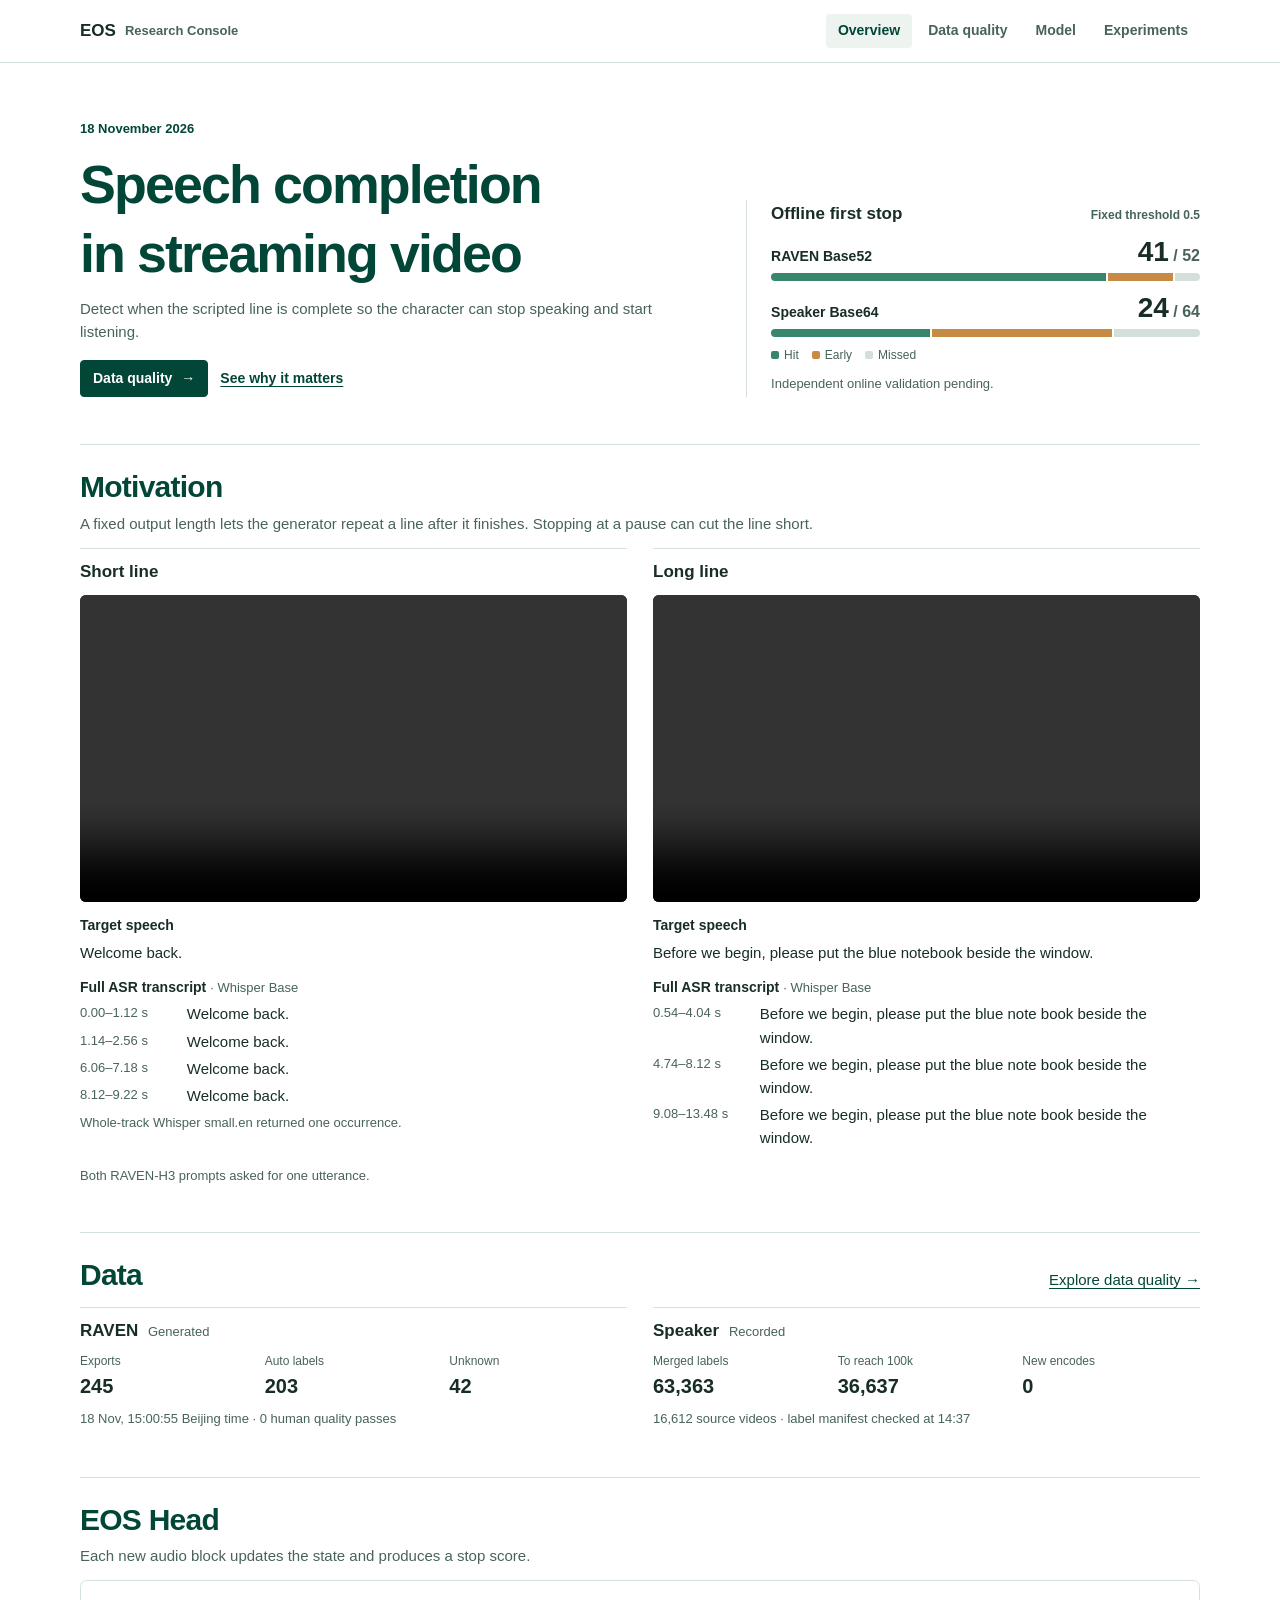
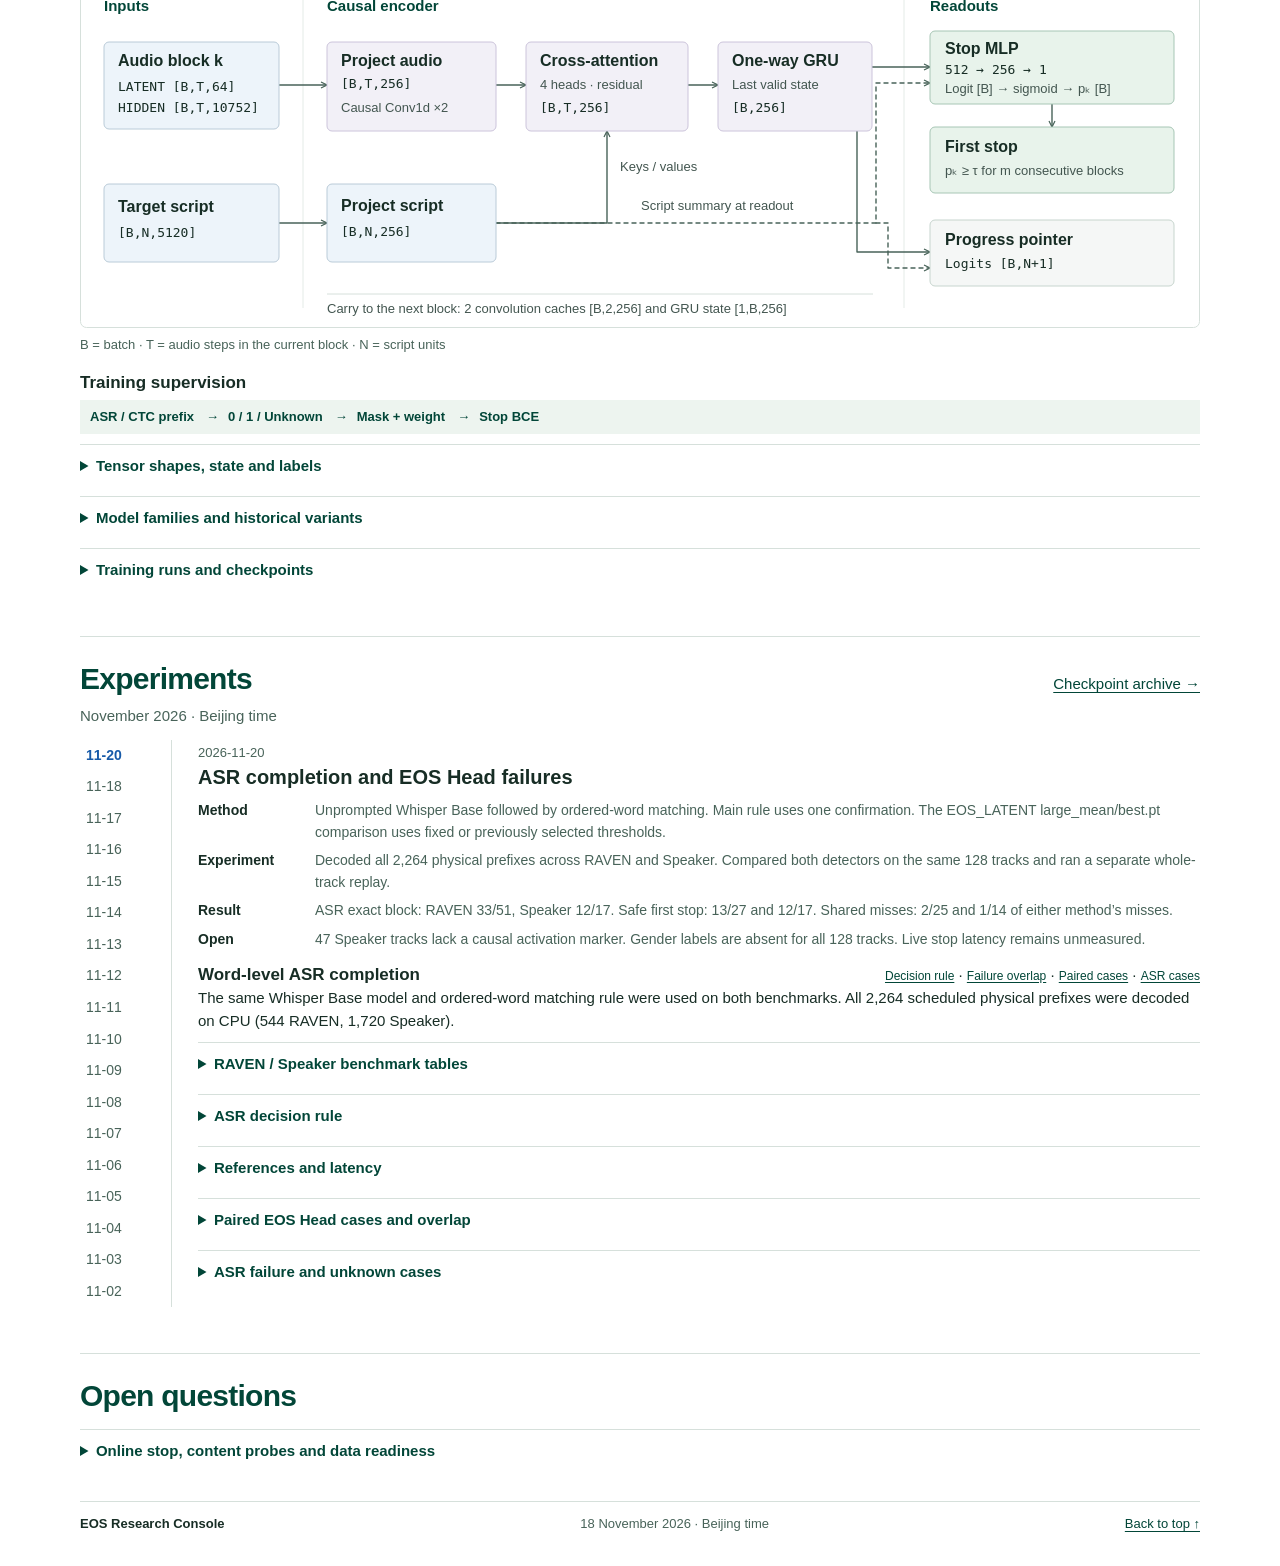
==== commit 2eaa58ff: "Organize experiments by date and preserve evaluation deep links" ====
--- a/index.html
+++ b/index.html
@@ -6,9 +6,9 @@
   <meta name="description" content="Speech completion for streaming audio-video generation. Research, data, models, and results.">
   <meta name="theme-color" content="#ffffff">
   <title>EOS Research Console</title>
-  <link rel="stylesheet" href="styles.css?v=20261120-pairs">
-  <script defer src="research.js?v=20261120-asr"></script>
-  <script defer src="app.js?v=20261120-pairs"></script>
+  <link rel="stylesheet" href="styles.css?v=20261120-timeline">
+  <script defer src="research.js?v=20261120-timeline"></script>
+  <script defer src="app.js?v=20261120-timeline"></script>
 </head>
 <body>
   <a class="skip" href="#overview">Skip to content</a>
@@ -19,8 +19,7 @@
         <a href="#overview" data-section aria-current="page">Overview</a>
         <a href="quality/">Data quality</a>
         <a href="#model" data-section>Model</a>
-        <a href="#evaluation" data-section>Evaluation</a>
-        <a href="#log" data-section>Log</a>
+        <a href="#evaluation" data-section>Experiments</a>
       </nav>
     </div>
   </header>
@@ -147,379 +146,389 @@
     </section>
 
     <section id="evaluation">
-      <div class="section-head"><h2>Evaluation</h2><p>Speech completion on the frozen offline benchmarks.</p></div>
-      <div class="panel asr-results" id="asr-baseline">
-        <div class="matrix-title">
-          <h3>Word-level ASR completion</h3>
-          <div><a href="#asr-rule">Decision rule</a> · <a href="#asr-failure-overlap">Failure overlap</a> · <a href="#asr-head-pairs">Paired cases</a> · <a href="#asr-failures">ASR cases</a></div>
-        </div>
-        <p>The same Whisper Base model and ordered-word matching rule were used on both benchmarks. All 2,264 scheduled physical prefixes were decoded on CPU (544 RAVEN, 1,720 Speaker).</p>
-
-        <section aria-labelledby="asr-physical-title">
-          <h4 id="asr-physical-title">Physical-prefix ASR · one confirmation</h4>
-          <p>Each decode received only the audio through that prefix. The results measure the audio frontier in an offline run.</p>
-          <div class="table-box" tabindex="0" role="region" aria-labelledby="asr-physical-title">
-            <table>
-              <thead><tr><th scope="col">Metric</th><th scope="col">RAVEN</th><th scope="col">Speaker</th></tr></thead>
-              <tbody>
-                <tr><th scope="row">Registered</th><td>72</td><td>64</td></tr>
-                <tr><th scope="row">Tracks with audio</th><td>64</td><td>64</td></tr>
-                <tr><th scope="row">Missing tracks</th><td>8</td><td>0</td></tr>
-                <tr><th scope="row">Scorable</th><td>51 / 64</td><td>17 / 64</td></tr>
-                <tr><th scope="row">Unknown or unscorable</th><td>13</td><td>47</td></tr>
-                <tr><th scope="row">Exact block</th><td>33 / 51</td><td>12 / 17</td></tr>
-                <tr><th scope="row">Within ±1 block</th><td>51 / 51</td><td>17 / 17</td></tr>
-                <tr><th scope="row">Safe first stop (proxy)</th><td>13 / 27</td><td>12 / 17</td></tr>
-                <tr><th scope="row">Early</th><td>18 / 51</td><td>5 / 17</td></tr>
-                <tr><th scope="row">After extra speech</th><td>2 / 51</td><td>0 / 17</td></tr>
-                <tr><th scope="row">No trigger</th><td>0 / 51</td><td>0 / 17</td></tr>
-              </tbody>
-            </table>
-          </div>
-          <p class="asr-note">Exact and ±1 use the first recorded audio frontier covering the completion reference. Exact can overlap with extra speech. Safe first stop uses only tracks with an extra-speech boundary and requires a trigger at or after completion and before that boundary.</p>
-        </section>
-
-        <section aria-labelledby="asr-confirm-title">
-          <h4 id="asr-confirm-title">Two stable confirmations</h4>
-          <p>RAVEN early stops fell from 18 to 0 and safe stops rose from 13 to 25 of 27. On Speaker, safe stops fell from 12 to 10 of 17 as seven triggers arrived after extra speech.</p>
-          <details class="method-note">
-            <summary>Counts for two confirmations and the exact-word rule</summary>
-          <div class="table-box" tabindex="0" role="region" aria-labelledby="asr-confirm-title">
-            <table>
-              <thead><tr><th scope="col">Metric</th><th scope="col">RAVEN</th><th scope="col">Speaker</th></tr></thead>
-              <tbody>
-                <tr><th scope="row">Scorable</th><td>51 / 64</td><td>17 / 64</td></tr>
-                <tr><th scope="row">Unknown or unscorable</th><td>13</td><td>47</td></tr>
-                <tr><th scope="row">Exact block</th><td>17 / 51</td><td>4 / 17</td></tr>
-                <tr><th scope="row">Within ±1 block</th><td>50 / 51</td><td>13 / 17</td></tr>
-                <tr><th scope="row">Safe first stop (proxy)</th><td>25 / 27</td><td>10 / 17</td></tr>
-                <tr><th scope="row">Early</th><td>0 / 51</td><td>0 / 17</td></tr>
-                <tr><th scope="row">After extra speech</th><td>2 / 51</td><td>7 / 17</td></tr>
-                <tr><th scope="row">No trigger</th><td>0 / 51</td><td>0 / 17</td></tr>
-              </tbody>
-            </table>
-          </div>
-            <h5 id="asr-exact-title">Exact words · one confirmation</h5>
-          <div class="table-box" tabindex="0" role="region" aria-labelledby="asr-exact-title">
-            <table>
-              <thead><tr><th scope="col">Metric</th><th scope="col">RAVEN</th><th scope="col">Speaker</th></tr></thead>
-              <tbody>
-                <tr><th scope="row">Scorable</th><td>51 / 64</td><td>17 / 64</td></tr>
-                <tr><th scope="row">Unknown or unscorable</th><td>13</td><td>47</td></tr>
-                <tr><th scope="row">Exact block</th><td>25 / 51</td><td>9 / 17</td></tr>
-                <tr><th scope="row">Within ±1 block</th><td>40 / 51</td><td>13 / 17</td></tr>
-                <tr><th scope="row">Safe first stop (proxy)</th><td>9 / 27</td><td>10 / 17</td></tr>
-                <tr><th scope="row">Early</th><td>15 / 51</td><td>3 / 17</td></tr>
-                <tr><th scope="row">After extra speech</th><td>1 / 51</td><td>2 / 17</td></tr>
-                <tr><th scope="row">No trigger</th><td>10 / 51</td><td>2 / 17</td></tr>
-              </tbody>
-            </table>
-          </div>
-          </details>
-        </section>
-
-        <section aria-labelledby="asr-replay-title">
-          <h4 id="asr-replay-title">Whole-track word-time replay · non-causal</h4>
-          <p>Whisper Base saw the full audio before the word times were replayed. The completion references also use Whisper Base, and Speaker was screened with that proxy.</p>
-          <div class="table-box" tabindex="0" role="region" aria-labelledby="asr-replay-title">
-            <table>
-              <thead><tr><th scope="col">Metric</th><th scope="col">RAVEN</th><th scope="col">Speaker</th></tr></thead>
-              <tbody>
-                <tr><th scope="row">Scorable</th><td>49 / 64</td><td>17 / 64</td></tr>
-                <tr><th scope="row">Unknown or unscorable</th><td>15</td><td>47</td></tr>
-                <tr><th scope="row">Exact block</th><td>49 / 49</td><td>17 / 17</td></tr>
-                <tr><th scope="row">Within ±1 block</th><td>49 / 49</td><td>17 / 17</td></tr>
-                <tr><th scope="row">Safe first stop (proxy)</th><td>24 / 26</td><td>17 / 17</td></tr>
-                <tr><th scope="row">Early</th><td>0 / 49</td><td>0 / 17</td></tr>
-                <tr><th scope="row">After extra speech</th><td>2 / 49</td><td>0 / 17</td></tr>
-                <tr><th scope="row">No trigger</th><td>0 / 49</td><td>0 / 17</td></tr>
-              </tbody>
-            </table>
-          </div>
-          <p class="asr-note">Two RAVEN replay tracks were unscorable because the frozen ASR log revision could not be verified. Both had new physical-prefix decodes.</p>
-        </section>
-
-        <section id="asr-rule" aria-labelledby="asr-rule-title">
-          <h4 id="asr-rule-title">How ASR decides that the target is complete</h4>
-          <ol>
-            <li><b>Decode the audio prefix.</b> Whisper Base reads the available samples from time zero through the current frontier. Each decode has an empty initial prompt and previous-text conditioning is disabled. The matching rule receives the target after decoding.</li>
-            <li><b>Normalize and match words.</b> Apply Unicode NFKC and case folding, remove in-word apostrophes, expand supported standalone integers, then tokenize. Scan candidate endings in order. Within a window of at most <var>N</var> + 4 words for an <var>N</var>-word target, ordered matching blocks from <code>SequenceMatcher</code> must cover at least 75% of target words. The window’s final word must have character similarity of at least 0.80 to the target’s final word.</li>
-            <li><b>Count separate occurrences and trigger.</b> At the earliest qualifying end, choose the highest coverage and then the latest start. Resume after the accepted span. The first prefix that reaches the required number of nonoverlapping matches triggers. Transcript matching is the sole decision input, with no independent silence or VAD threshold.</li>
-            <li><b>Choose a confirmation policy.</b> One confirmation checks the current normalized transcript. Two confirmations check the longest common word prefix of the current and immediately preceding decodes on successive new audio prefixes. The exact-word comparator requires a contiguous exact match after normalization.</li>
-          </ol>
-          <p><b>Illustrative target</b> “Bring the green book.” The benchmark tracks all require one occurrence.</p>
-          <ul>
-            <li>“Bring the green” reaches 3/4 coverage and fails the final-word check.</li>
-            <li>“Bring a green book” reaches 3/4 coverage and passes the final-word check. It triggers for a one-occurrence target.</li>
-            <li>“Bring the green book” once yields one match. A two-occurrence target needs a separate second match.</li>
-            <li>With two confirmations, “Bring the green” followed by “Bring the green book” yields the shared prefix “Bring the green.” A subsequent decode must preserve the final word in the common prefix.</li>
-          </ul>
-        </section>
-
-        <details class="method-note">
-          <summary>References and latency</summary>
-          <div class="method-body">
-            <p>RAVEN uses the published-sample clock from Base-only v1, including one human completion upper bound. Speaker uses the original-recording clock from Base64 v1. Forty-seven Speaker tracks lack a causal target-activation marker after prior speech, so their first-stop status is unknown.</p>
-            <p>CPU decode time per prefix was 0.70 s at p50 and 1.83 s at p95. Live publication and controller latency remain unmeasured.</p>
-          </div>
-        </details>
-
-        <section id="asr-head-pairs" aria-labelledby="asr-head-pairs-title">
-          <h4 id="asr-head-pairs-title">Paired cases · ASR and EOS Head</h4>
-          <p>Eight anonymized examples from 128 same-track pairs. ASR uses physical-prefix Whisper Base with one confirmation. The Head is the selected <code>large_mean/best.pt</code> EOS_LATENT checkpoint at step 2000. Head outcomes cover the saved scoring horizon.</p>
-          <section id="asr-failure-overlap" aria-labelledby="asr-overlap-title">
-            <h5 id="asr-overlap-title">Do the failures overlap?</h5>
-            <p>A miss means the first trigger falls outside the reference completion block or no trigger occurs within the saved horizon. On RAVEN each method has its own reference axis: native blocks for the Head and published PCM blocks for ASR.</p>
-            <div class="table-box" tabindex="0" role="region" aria-labelledby="asr-overlap-title">
-              <table>
-                <thead><tr><th scope="col">Reference-block outcome</th><th scope="col">RAVEN</th><th scope="col">Speaker</th></tr></thead>
-                <tbody>
-                  <tr><th scope="row">Scorable pairs</th><td>51 / 64</td><td>17 / 64</td></tr>
-                  <tr><th scope="row">ASR alone missed</th><td>16</td><td>4</td></tr>
-                  <tr><th scope="row">Head alone missed</th><td>7</td><td>9</td></tr>
-                  <tr><th scope="row">Both missed</th><td>2</td><td>1</td></tr>
-                  <tr><th scope="row">Either missed</th><td>25</td><td>14</td></tr>
-                  <tr><th scope="row">Overlap among misses</th><td>2 / 25 (8.0%)</td><td>1 / 14 (7.1%)</td></tr>
-                </tbody>
-              </table>
+      <div class="section-head section-links">
+        <div><h2>Experiments</h2><p>November 2026 · Beijing time</p></div>
+        <a href="#checkpoint-archive">Checkpoint archive →</a>
+      </div>
+      <div class="log-layout" id="log">
+        <nav id="days" aria-label="Experiment dates"></nav>
+        <div class="experiment-day">
+          <article id="day" aria-live="polite"></article>
+          <div class="asr-results" id="asr-baseline" data-experiment-day="20">
+            <div class="matrix-title">
+              <h3>Word-level ASR completion</h3>
+              <div><a href="#asr-rule">Decision rule</a> · <a href="#asr-failure-overlap">Failure overlap</a> · <a href="#asr-head-pairs">Paired cases</a> · <a href="#asr-failures">ASR cases</a></div>
             </div>
-            <p>In all three shared misses, both methods triggered early relative to their own references. Gender was annotated in 0 of 128 benchmark tracks, so concentration among men cannot be tested.</p>
-          </section>
-          <section aria-labelledby="asr-head-raven-title">
-            <h5 id="asr-head-raven-title">RAVEN · separate clocks</h5>
-            <p>ASR uses published PCM. The Head uses native feature content and the historical threshold 0.01494821608, selected post hoc on the same test set. Each method is scored against its own reference block. The saved feature-ready mapping is an audio availability snapshot. Relative decision timing remains unknown.</p>
-            <details class="method-note asr-pair" id="raven-pair-1" open>
-              <summary>RAVEN pair 1 · Early / Exact reference block</summary>
-              <p>Completion proxy <b>2.860 s</b> · Extra-speech onset proxy <b>3.840 s</b>.</p>
-              <div class="table-box">
-                <table aria-label="RAVEN pair 1">
-                  <thead><tr><th scope="col">Measurement</th><th scope="col">ASR</th><th scope="col">EOS Head</th></tr></thead>
+            <p>The same Whisper Base model and ordered-word matching rule were used on both benchmarks. All 2,264 scheduled physical prefixes were decoded on CPU (544 RAVEN, 1,720 Speaker).</p>
+
+            <details class="method-note" id="asr-tables">
+              <summary>RAVEN / Speaker benchmark tables</summary>
+            <section aria-labelledby="asr-physical-title">
+              <h4 id="asr-physical-title">Physical-prefix ASR · one confirmation</h4>
+              <p>Each decode received only the audio through that prefix. The results measure the audio frontier in an offline run.</p>
+              <div class="table-box" tabindex="0" role="region" aria-labelledby="asr-physical-title">
+                <table>
+                  <thead><tr><th scope="col">Metric</th><th scope="col">RAVEN</th><th scope="col">Speaker</th></tr></thead>
                   <tbody>
-                  <tr><th scope="row">Clock</th><td>Published pcm content</td><td>Native feature content</td></tr>
-                  <tr><th scope="row">First trigger</th><td>b4 · 2.792 s</td><td>b4 · 3.550 s</td></tr>
-                  <tr><th scope="row">Reference block</th><td>b5</td><td>b4</td></tr>
-                  <tr><th scope="row">Outcome</th><td>Early</td><td>Exact reference block</td></tr>
+                    <tr><th scope="row">Registered</th><td>72</td><td>64</td></tr>
+                    <tr><th scope="row">Tracks with audio</th><td>64</td><td>64</td></tr>
+                    <tr><th scope="row">Missing tracks</th><td>8</td><td>0</td></tr>
+                    <tr><th scope="row">Scorable</th><td>51 / 64</td><td>17 / 64</td></tr>
+                    <tr><th scope="row">Unknown or unscorable</th><td>13</td><td>47</td></tr>
+                    <tr><th scope="row">Exact block</th><td>33 / 51</td><td>12 / 17</td></tr>
+                    <tr><th scope="row">Within ±1 block</th><td>51 / 51</td><td>17 / 17</td></tr>
+                    <tr><th scope="row">Safe first stop (proxy)</th><td>13 / 27</td><td>12 / 17</td></tr>
+                    <tr><th scope="row">Early</th><td>18 / 51</td><td>5 / 17</td></tr>
+                    <tr><th scope="row">After extra speech</th><td>2 / 51</td><td>0 / 17</td></tr>
+                    <tr><th scope="row">No trigger</th><td>0 / 51</td><td>0 / 17</td></tr>
                   </tbody>
                 </table>
               </div>
-              <p class="asr-note">Head has 5 saved score blocks. Safety proxy: Unknown across clocks. Published PCM available when the Head feature became ready: 2.083 s.</p>
-            </details>
-            <details class="method-note asr-pair" id="raven-pair-2">
-              <summary>RAVEN pair 2 · Exact reference block / No trigger in saved horizon</summary>
-              <p>Completion proxy <b>0.660 s</b> · Extra-speech onset proxy <b>Unknown</b>.</p>
-              <div class="table-box">
-                <table aria-label="RAVEN pair 2">
-                  <thead><tr><th scope="col">Measurement</th><th scope="col">ASR</th><th scope="col">EOS Head</th></tr></thead>
+              <p class="asr-note">Exact and ±1 use the first recorded audio frontier covering the completion reference. Exact can overlap with extra speech. Safe first stop uses only tracks with an extra-speech boundary and requires a trigger at or after completion and before that boundary.</p>
+            </section>
+
+            <section aria-labelledby="asr-confirm-title">
+              <h4 id="asr-confirm-title">Two stable confirmations</h4>
+              <p>RAVEN early stops fell from 18 to 0 and safe stops rose from 13 to 25 of 27. On Speaker, safe stops fell from 12 to 10 of 17 as seven triggers arrived after extra speech.</p>
+              <details class="method-note">
+                <summary>Counts for two confirmations and the exact-word rule</summary>
+              <div class="table-box" tabindex="0" role="region" aria-labelledby="asr-confirm-title">
+                <table>
+                  <thead><tr><th scope="col">Metric</th><th scope="col">RAVEN</th><th scope="col">Speaker</th></tr></thead>
                   <tbody>
-                  <tr><th scope="row">Clock</th><td>Published pcm content</td><td>Native feature content</td></tr>
-                  <tr><th scope="row">First trigger</th><td>b1 · 0.667 s</td><td>No trigger</td></tr>
-                  <tr><th scope="row">Reference block</th><td>b1</td><td>b0</td></tr>
-                  <tr><th scope="row">Outcome</th><td>Exact reference block</td><td>No trigger in saved horizon</td></tr>
+                    <tr><th scope="row">Scorable</th><td>51 / 64</td><td>17 / 64</td></tr>
+                    <tr><th scope="row">Unknown or unscorable</th><td>13</td><td>47</td></tr>
+                    <tr><th scope="row">Exact block</th><td>17 / 51</td><td>4 / 17</td></tr>
+                    <tr><th scope="row">Within ±1 block</th><td>50 / 51</td><td>13 / 17</td></tr>
+                    <tr><th scope="row">Safe first stop (proxy)</th><td>25 / 27</td><td>10 / 17</td></tr>
+                    <tr><th scope="row">Early</th><td>0 / 51</td><td>0 / 17</td></tr>
+                    <tr><th scope="row">After extra speech</th><td>2 / 51</td><td>7 / 17</td></tr>
+                    <tr><th scope="row">No trigger</th><td>0 / 51</td><td>0 / 17</td></tr>
                   </tbody>
                 </table>
               </div>
-              <p class="asr-note">Head has 1 saved score blocks. Safety proxy: Unknown across clocks.</p>
-            </details>
-            <details class="method-note asr-pair" id="raven-pair-3">
-              <summary>RAVEN pair 3 · Early / Early</summary>
-              <p>Completion proxy <b>4.320 s</b> · Extra-speech onset proxy <b>Unknown</b>.</p>
-              <div class="table-box">
-                <table aria-label="RAVEN pair 3">
-                  <thead><tr><th scope="col">Measurement</th><th scope="col">ASR</th><th scope="col">EOS Head</th></tr></thead>
+                <h5 id="asr-exact-title">Exact words · one confirmation</h5>
+              <div class="table-box" tabindex="0" role="region" aria-labelledby="asr-exact-title">
+                <table>
+                  <thead><tr><th scope="col">Metric</th><th scope="col">RAVEN</th><th scope="col">Speaker</th></tr></thead>
                   <tbody>
-                  <tr><th scope="row">Clock</th><td>Published pcm content</td><td>Native feature content</td></tr>
-                  <tr><th scope="row">First trigger</th><td>b6 · 4.167 s</td><td>b4 · 3.550 s</td></tr>
-                  <tr><th scope="row">Reference block</th><td>b7</td><td>b6</td></tr>
-                  <tr><th scope="row">Outcome</th><td>Early</td><td>Early</td></tr>
+                    <tr><th scope="row">Scorable</th><td>51 / 64</td><td>17 / 64</td></tr>
+                    <tr><th scope="row">Unknown or unscorable</th><td>13</td><td>47</td></tr>
+                    <tr><th scope="row">Exact block</th><td>25 / 51</td><td>9 / 17</td></tr>
+                    <tr><th scope="row">Within ±1 block</th><td>40 / 51</td><td>13 / 17</td></tr>
+                    <tr><th scope="row">Safe first stop (proxy)</th><td>9 / 27</td><td>10 / 17</td></tr>
+                    <tr><th scope="row">Early</th><td>15 / 51</td><td>3 / 17</td></tr>
+                    <tr><th scope="row">After extra speech</th><td>1 / 51</td><td>2 / 17</td></tr>
+                    <tr><th scope="row">No trigger</th><td>10 / 51</td><td>2 / 17</td></tr>
                   </tbody>
                 </table>
               </div>
-              <p class="asr-note">Head has 7 saved score blocks. Safety proxy: Unknown across clocks. Published PCM available when the Head feature became ready: 2.083 s.</p>
-            </details>
-            <details class="method-note asr-pair" id="raven-pair-4">
-              <summary>RAVEN pair 4 · Unknown · human upper bound / Exact reference block</summary>
-              <p>Completion upper bound <b>2.850 s</b> · Extra-speech onset proxy <b>3.680 s</b>.</p>
-              <div class="table-box">
-                <table aria-label="RAVEN pair 4">
-                  <thead><tr><th scope="col">Measurement</th><th scope="col">ASR</th><th scope="col">EOS Head</th></tr></thead>
+              </details>
+            </section>
+
+            <section aria-labelledby="asr-replay-title">
+              <h4 id="asr-replay-title">Whole-track word-time replay · non-causal</h4>
+              <p>Whisper Base saw the full audio before the word times were replayed. The completion references also use Whisper Base, and Speaker was screened with that proxy.</p>
+              <div class="table-box" tabindex="0" role="region" aria-labelledby="asr-replay-title">
+                <table>
+                  <thead><tr><th scope="col">Metric</th><th scope="col">RAVEN</th><th scope="col">Speaker</th></tr></thead>
                   <tbody>
-                  <tr><th scope="row">Clock</th><td>Published pcm content</td><td>Native feature content</td></tr>
-                  <tr><th scope="row">First trigger</th><td>b3 · 2.083 s</td><td>b3 · 2.850 s</td></tr>
-                  <tr><th scope="row">Reference block</th><td>b5</td><td>b3</td></tr>
-                  <tr><th scope="row">Outcome</th><td>Unknown · human upper bound</td><td>Exact reference block</td></tr>
+                    <tr><th scope="row">Scorable</th><td>49 / 64</td><td>17 / 64</td></tr>
+                    <tr><th scope="row">Unknown or unscorable</th><td>15</td><td>47</td></tr>
+                    <tr><th scope="row">Exact block</th><td>49 / 49</td><td>17 / 17</td></tr>
+                    <tr><th scope="row">Within ±1 block</th><td>49 / 49</td><td>17 / 17</td></tr>
+                    <tr><th scope="row">Safe first stop (proxy)</th><td>24 / 26</td><td>17 / 17</td></tr>
+                    <tr><th scope="row">Early</th><td>0 / 49</td><td>0 / 17</td></tr>
+                    <tr><th scope="row">After extra speech</th><td>2 / 49</td><td>0 / 17</td></tr>
+                    <tr><th scope="row">No trigger</th><td>0 / 49</td><td>0 / 17</td></tr>
                   </tbody>
                 </table>
               </div>
-              <p class="asr-note">Head has 4 saved score blocks. Safety proxy: Unknown across clocks. Published PCM available when the Head feature became ready: 1.375 s.</p>
+              <p class="asr-note">Two RAVEN replay tracks were unscorable because the frozen ASR log revision could not be verified. Both had new physical-prefix decodes.</p>
+            </section>
+
             </details>
-          </section>
-          <section aria-labelledby="asr-head-speaker-title">
-            <h5 id="asr-head-speaker-title">Speaker · original PCM content clock</h5>
-            <p>Both methods use original PCM content time. The Head threshold is fixed at 0.5. Among 17 scorable pairs, both hit the reference block in 3, ASR alone in 9, the Head alone in 4, and neither in 1. The other 47 lack a causal activation marker. Wall-clock decision timing remains unverified.</p>
-            <details class="method-note asr-pair" id="speaker-pair-5" open>
-              <summary>Speaker pair 1 · Early / Exact reference block</summary>
-              <p>Completion proxy <b>5.080 s</b> · Extra-speech onset proxy <b>6.410 s</b>.</p>
-              <div class="table-box">
-                <table aria-label="Speaker pair 1">
-                  <thead><tr><th scope="col">Measurement</th><th scope="col">ASR</th><th scope="col">EOS Head</th></tr></thead>
-                  <tbody>
-                  <tr><th scope="row">Clock</th><td>Original pcm content</td><td>Original pcm content</td></tr>
-                  <tr><th scope="row">First trigger</th><td>b6 · 4.975 s</td><td>b7 · 5.675 s</td></tr>
-                  <tr><th scope="row">Reference block</th><td>b7</td><td>b7</td></tr>
-                  <tr><th scope="row">Outcome</th><td>Early</td><td>Exact reference block</td></tr>
-                  </tbody>
-                </table>
-              </div>
-              <p class="asr-note">Head has 9 saved score blocks. Safety proxy: Safe by content frontier.</p>
+
+            <details class="method-note" id="asr-rule">
+              <summary>ASR decision rule</summary>
+              <h4 id="asr-rule-title">How ASR decides that the target is complete</h4>
+              <ol>
+                <li><b>Decode the audio prefix.</b> Whisper Base reads the available samples from time zero through the current frontier. Each decode has an empty initial prompt and previous-text conditioning is disabled. The matching rule receives the target after decoding.</li>
+                <li><b>Normalize and match words.</b> Apply Unicode NFKC and case folding, remove in-word apostrophes, expand supported standalone integers, then tokenize. Scan candidate endings in order. Within a window of at most <var>N</var> + 4 words for an <var>N</var>-word target, ordered matching blocks from <code>SequenceMatcher</code> must cover at least 75% of target words. The window’s final word must have character similarity of at least 0.80 to the target’s final word.</li>
+                <li><b>Count separate occurrences and trigger.</b> At the earliest qualifying end, choose the highest coverage and then the latest start. Resume after the accepted span. The first prefix that reaches the required number of nonoverlapping matches triggers. Transcript matching is the sole decision input, with no independent silence or VAD threshold.</li>
+                <li><b>Choose a confirmation policy.</b> One confirmation checks the current normalized transcript. Two confirmations check the longest common word prefix of the current and immediately preceding decodes on successive new audio prefixes. The exact-word comparator requires a contiguous exact match after normalization.</li>
+              </ol>
+              <p><b>Illustrative target</b> “Bring the green book.” The benchmark tracks all require one occurrence.</p>
+              <ul>
+                <li>“Bring the green” reaches 3/4 coverage and fails the final-word check.</li>
+                <li>“Bring a green book” reaches 3/4 coverage and passes the final-word check. It triggers for a one-occurrence target.</li>
+                <li>“Bring the green book” once yields one match. A two-occurrence target needs a separate second match.</li>
+                <li>With two confirmations, “Bring the green” followed by “Bring the green book” yields the shared prefix “Bring the green.” A subsequent decode must preserve the final word in the common prefix.</li>
+              </ul>
             </details>
-            <details class="method-note asr-pair" id="speaker-pair-6">
-              <summary>Speaker pair 2 · Exact reference block / No trigger in saved horizon</summary>
-              <p>Completion proxy <b>1.960 s</b> · Extra-speech onset proxy <b>3.340 s</b>.</p>
-              <div class="table-box">
-                <table aria-label="Speaker pair 2">
-                  <thead><tr><th scope="col">Measurement</th><th scope="col">ASR</th><th scope="col">EOS Head</th></tr></thead>
-                  <tbody>
-                  <tr><th scope="row">Clock</th><td>Original pcm content</td><td>Original pcm content</td></tr>
-                  <tr><th scope="row">First trigger</th><td>b2 · 2.125 s</td><td>No trigger</td></tr>
-                  <tr><th scope="row">Reference block</th><td>b2</td><td>b2</td></tr>
-                  <tr><th scope="row">Outcome</th><td>Exact reference block</td><td>No trigger in saved horizon</td></tr>
-                  </tbody>
-                </table>
-              </div>
-              <p class="asr-note">Head has 4 saved score blocks. Safety proxy: No trigger in saved horizon.</p>
+
+            <details class="method-note">
+              <summary>References and latency</summary>
+              <div class="method-body">
+                <p>RAVEN uses the published-sample clock from Base-only v1, including one human completion upper bound. Speaker uses the original-recording clock from Base64 v1. Forty-seven Speaker tracks lack a causal target-activation marker after prior speech, so their first-stop status is unknown.</p>
+                <p>CPU decode time per prefix was 0.70 s at p50 and 1.83 s at p95. Live publication and controller latency remain unmeasured.</p>
+              </div>
             </details>
-            <details class="method-note asr-pair" id="speaker-pair-7">
-              <summary>Speaker pair 3 · Early / Early</summary>
-              <p>Completion proxy <b>5.960 s</b> · Extra-speech onset proxy <b>6.460 s</b>.</p>
-              <div class="table-box">
-                <table aria-label="Speaker pair 3">
-                  <thead><tr><th scope="col">Measurement</th><th scope="col">ASR</th><th scope="col">EOS Head</th></tr></thead>
-                  <tbody>
-                  <tr><th scope="row">Clock</th><td>Original pcm content</td><td>Original pcm content</td></tr>
-                  <tr><th scope="row">First trigger</th><td>b7 · 5.675 s</td><td>b5 · 4.250 s</td></tr>
-                  <tr><th scope="row">Reference block</th><td>b8</td><td>b8</td></tr>
-                  <tr><th scope="row">Outcome</th><td>Early</td><td>Early</td></tr>
-                  </tbody>
-                </table>
-              </div>
-              <p class="asr-note">Head has 9 saved score blocks. Safety proxy: Before completion.</p>
+
+            <details class="method-note" id="asr-head-pairs">
+              <summary>Paired EOS Head cases and overlap</summary>
+              <h4 id="asr-head-pairs-title">Paired cases · ASR and EOS Head</h4>
+              <p>Eight anonymized examples from 128 same-track pairs. ASR uses physical-prefix Whisper Base with one confirmation. The Head is the selected <code>large_mean/best.pt</code> EOS_LATENT checkpoint at step 2000. Head outcomes cover the saved scoring horizon.</p>
+              <section id="asr-failure-overlap" aria-labelledby="asr-overlap-title">
+                <h5 id="asr-overlap-title">Do the failures overlap?</h5>
+                <p>A miss means the first trigger falls outside the reference completion block or no trigger occurs within the saved horizon. On RAVEN each method has its own reference axis: native blocks for the Head and published PCM blocks for ASR.</p>
+                <div class="table-box" tabindex="0" role="region" aria-labelledby="asr-overlap-title">
+                  <table>
+                    <thead><tr><th scope="col">Reference-block outcome</th><th scope="col">RAVEN</th><th scope="col">Speaker</th></tr></thead>
+                    <tbody>
+                      <tr><th scope="row">Scorable pairs</th><td>51 / 64</td><td>17 / 64</td></tr>
+                      <tr><th scope="row">ASR alone missed</th><td>16</td><td>4</td></tr>
+                      <tr><th scope="row">Head alone missed</th><td>7</td><td>9</td></tr>
+                      <tr><th scope="row">Both missed</th><td>2</td><td>1</td></tr>
+                      <tr><th scope="row">Either missed</th><td>25</td><td>14</td></tr>
+                      <tr><th scope="row">Overlap among misses</th><td>2 / 25 (8.0%)</td><td>1 / 14 (7.1%)</td></tr>
+                    </tbody>
+                  </table>
+                </div>
+                <p>In all three shared misses, both methods triggered early relative to their own references. Gender was annotated in 0 of 128 benchmark tracks, so concentration among men cannot be tested.</p>
+              </section>
+              <section aria-labelledby="asr-head-raven-title">
+                <h5 id="asr-head-raven-title">RAVEN · separate clocks</h5>
+                <p>ASR uses published PCM. The Head uses native feature content and the historical threshold 0.01494821608, selected post hoc on the same test set. Each method is scored against its own reference block. The saved feature-ready mapping is an audio availability snapshot. Relative decision timing remains unknown.</p>
+                <details class="method-note asr-pair" id="raven-pair-1" open>
+                  <summary>RAVEN pair 1 · Early / Exact reference block</summary>
+                  <p>Completion proxy <b>2.860 s</b> · Extra-speech onset proxy <b>3.840 s</b>.</p>
+                  <div class="table-box">
+                    <table aria-label="RAVEN pair 1">
+                      <thead><tr><th scope="col">Measurement</th><th scope="col">ASR</th><th scope="col">EOS Head</th></tr></thead>
+                      <tbody>
+                      <tr><th scope="row">Clock</th><td>Published pcm content</td><td>Native feature content</td></tr>
+                      <tr><th scope="row">First trigger</th><td>b4 · 2.792 s</td><td>b4 · 3.550 s</td></tr>
+                      <tr><th scope="row">Reference block</th><td>b5</td><td>b4</td></tr>
+                      <tr><th scope="row">Outcome</th><td>Early</td><td>Exact reference block</td></tr>
+                      </tbody>
+                    </table>
+                  </div>
+                  <p class="asr-note">Head has 5 saved score blocks. Safety proxy: Unknown across clocks. Published PCM available when the Head feature became ready: 2.083 s.</p>
+                </details>
+                <details class="method-note asr-pair" id="raven-pair-2">
+                  <summary>RAVEN pair 2 · Exact reference block / No trigger in saved horizon</summary>
+                  <p>Completion proxy <b>0.660 s</b> · Extra-speech onset proxy <b>Unknown</b>.</p>
+                  <div class="table-box">
+                    <table aria-label="RAVEN pair 2">
+                      <thead><tr><th scope="col">Measurement</th><th scope="col">ASR</th><th scope="col">EOS Head</th></tr></thead>
+                      <tbody>
+                      <tr><th scope="row">Clock</th><td>Published pcm content</td><td>Native feature content</td></tr>
+                      <tr><th scope="row">First trigger</th><td>b1 · 0.667 s</td><td>No trigger</td></tr>
+                      <tr><th scope="row">Reference block</th><td>b1</td><td>b0</td></tr>
+                      <tr><th scope="row">Outcome</th><td>Exact reference block</td><td>No trigger in saved horizon</td></tr>
+                      </tbody>
+                    </table>
+                  </div>
+                  <p class="asr-note">Head has 1 saved score blocks. Safety proxy: Unknown across clocks.</p>
+                </details>
+                <details class="method-note asr-pair" id="raven-pair-3">
+                  <summary>RAVEN pair 3 · Early / Early</summary>
+                  <p>Completion proxy <b>4.320 s</b> · Extra-speech onset proxy <b>Unknown</b>.</p>
+                  <div class="table-box">
+                    <table aria-label="RAVEN pair 3">
+                      <thead><tr><th scope="col">Measurement</th><th scope="col">ASR</th><th scope="col">EOS Head</th></tr></thead>
+                      <tbody>
+                      <tr><th scope="row">Clock</th><td>Published pcm content</td><td>Native feature content</td></tr>
+                      <tr><th scope="row">First trigger</th><td>b6 · 4.167 s</td><td>b4 · 3.550 s</td></tr>
+                      <tr><th scope="row">Reference block</th><td>b7</td><td>b6</td></tr>
+                      <tr><th scope="row">Outcome</th><td>Early</td><td>Early</td></tr>
+                      </tbody>
+                    </table>
+                  </div>
+                  <p class="asr-note">Head has 7 saved score blocks. Safety proxy: Unknown across clocks. Published PCM available when the Head feature became ready: 2.083 s.</p>
+                </details>
+                <details class="method-note asr-pair" id="raven-pair-4">
+                  <summary>RAVEN pair 4 · Unknown · human upper bound / Exact reference block</summary>
+                  <p>Completion upper bound <b>2.850 s</b> · Extra-speech onset proxy <b>3.680 s</b>.</p>
+                  <div class="table-box">
+                    <table aria-label="RAVEN pair 4">
+                      <thead><tr><th scope="col">Measurement</th><th scope="col">ASR</th><th scope="col">EOS Head</th></tr></thead>
+                      <tbody>
+                      <tr><th scope="row">Clock</th><td>Published pcm content</td><td>Native feature content</td></tr>
+                      <tr><th scope="row">First trigger</th><td>b3 · 2.083 s</td><td>b3 · 2.850 s</td></tr>
+                      <tr><th scope="row">Reference block</th><td>b5</td><td>b3</td></tr>
+                      <tr><th scope="row">Outcome</th><td>Unknown · human upper bound</td><td>Exact reference block</td></tr>
+                      </tbody>
+                    </table>
+                  </div>
+                  <p class="asr-note">Head has 4 saved score blocks. Safety proxy: Unknown across clocks. Published PCM available when the Head feature became ready: 1.375 s.</p>
+                </details>
+              </section>
+              <section aria-labelledby="asr-head-speaker-title">
+                <h5 id="asr-head-speaker-title">Speaker · original PCM content clock</h5>
+                <p>Both methods use original PCM content time. The Head threshold is fixed at 0.5. Among 17 scorable pairs, both hit the reference block in 3, ASR alone in 9, the Head alone in 4, and neither in 1. The other 47 lack a causal activation marker. Wall-clock decision timing remains unverified.</p>
+                <details class="method-note asr-pair" id="speaker-pair-5" open>
+                  <summary>Speaker pair 1 · Early / Exact reference block</summary>
+                  <p>Completion proxy <b>5.080 s</b> · Extra-speech onset proxy <b>6.410 s</b>.</p>
+                  <div class="table-box">
+                    <table aria-label="Speaker pair 1">
+                      <thead><tr><th scope="col">Measurement</th><th scope="col">ASR</th><th scope="col">EOS Head</th></tr></thead>
+                      <tbody>
+                      <tr><th scope="row">Clock</th><td>Original pcm content</td><td>Original pcm content</td></tr>
+                      <tr><th scope="row">First trigger</th><td>b6 · 4.975 s</td><td>b7 · 5.675 s</td></tr>
+                      <tr><th scope="row">Reference block</th><td>b7</td><td>b7</td></tr>
+                      <tr><th scope="row">Outcome</th><td>Early</td><td>Exact reference block</td></tr>
+                      </tbody>
+                    </table>
+                  </div>
+                  <p class="asr-note">Head has 9 saved score blocks. Safety proxy: Safe by content frontier.</p>
+                </details>
+                <details class="method-note asr-pair" id="speaker-pair-6">
+                  <summary>Speaker pair 2 · Exact reference block / No trigger in saved horizon</summary>
+                  <p>Completion proxy <b>1.960 s</b> · Extra-speech onset proxy <b>3.340 s</b>.</p>
+                  <div class="table-box">
+                    <table aria-label="Speaker pair 2">
+                      <thead><tr><th scope="col">Measurement</th><th scope="col">ASR</th><th scope="col">EOS Head</th></tr></thead>
+                      <tbody>
+                      <tr><th scope="row">Clock</th><td>Original pcm content</td><td>Original pcm content</td></tr>
+                      <tr><th scope="row">First trigger</th><td>b2 · 2.125 s</td><td>No trigger</td></tr>
+                      <tr><th scope="row">Reference block</th><td>b2</td><td>b2</td></tr>
+                      <tr><th scope="row">Outcome</th><td>Exact reference block</td><td>No trigger in saved horizon</td></tr>
+                      </tbody>
+                    </table>
+                  </div>
+                  <p class="asr-note">Head has 4 saved score blocks. Safety proxy: No trigger in saved horizon.</p>
+                </details>
+                <details class="method-note asr-pair" id="speaker-pair-7">
+                  <summary>Speaker pair 3 · Early / Early</summary>
+                  <p>Completion proxy <b>5.960 s</b> · Extra-speech onset proxy <b>6.460 s</b>.</p>
+                  <div class="table-box">
+                    <table aria-label="Speaker pair 3">
+                      <thead><tr><th scope="col">Measurement</th><th scope="col">ASR</th><th scope="col">EOS Head</th></tr></thead>
+                      <tbody>
+                      <tr><th scope="row">Clock</th><td>Original pcm content</td><td>Original pcm content</td></tr>
+                      <tr><th scope="row">First trigger</th><td>b7 · 5.675 s</td><td>b5 · 4.250 s</td></tr>
+                      <tr><th scope="row">Reference block</th><td>b8</td><td>b8</td></tr>
+                      <tr><th scope="row">Outcome</th><td>Early</td><td>Early</td></tr>
+                      </tbody>
+                    </table>
+                  </div>
+                  <p class="asr-note">Head has 9 saved score blocks. Safety proxy: Before completion.</p>
+                </details>
+                <details class="method-note asr-pair" id="speaker-pair-8">
+                  <summary>Speaker pair 4 · Unknown target activation / Early (legacy)</summary>
+                  <p>Completion proxy <b>10.240 s</b> · Extra-speech onset proxy <b>10.710 s</b>.</p>
+                  <div class="table-box">
+                    <table aria-label="Speaker pair 4">
+                      <thead><tr><th scope="col">Measurement</th><th scope="col">ASR</th><th scope="col">EOS Head</th></tr></thead>
+                      <tbody>
+                      <tr><th scope="row">Clock</th><td>Original pcm content</td><td>Original pcm content</td></tr>
+                      <tr><th scope="row">First trigger</th><td>b14 · 10.625 s</td><td>b7 · 5.675 s</td></tr>
+                      <tr><th scope="row">Reference block</th><td>b14</td><td>b14</td></tr>
+                      <tr><th scope="row">Outcome</th><td>Unknown target activation</td><td>Early (legacy)</td></tr>
+                      </tbody>
+                    </table>
+                  </div>
+                  <p class="asr-note">Head has 15 saved score blocks. Safety proxy: Unknown activation.</p>
+                </details>
+              </section>
             </details>
-            <details class="method-note asr-pair" id="speaker-pair-8">
-              <summary>Speaker pair 4 · Unknown target activation / Early (legacy)</summary>
-              <p>Completion proxy <b>10.240 s</b> · Extra-speech onset proxy <b>10.710 s</b>.</p>
-              <div class="table-box">
-                <table aria-label="Speaker pair 4">
-                  <thead><tr><th scope="col">Measurement</th><th scope="col">ASR</th><th scope="col">EOS Head</th></tr></thead>
-                  <tbody>
-                  <tr><th scope="row">Clock</th><td>Original pcm content</td><td>Original pcm content</td></tr>
-                  <tr><th scope="row">First trigger</th><td>b14 · 10.625 s</td><td>b7 · 5.675 s</td></tr>
-                  <tr><th scope="row">Reference block</th><td>b14</td><td>b14</td></tr>
-                  <tr><th scope="row">Outcome</th><td>Unknown target activation</td><td>Early (legacy)</td></tr>
-                  </tbody>
-                </table>
-              </div>
-              <p class="asr-note">Head has 15 saved score blocks. Safety proxy: Unknown activation.</p>
+
+            <details class="method-note" id="asr-failures">
+              <summary>ASR failure and unknown cases</summary>
+              <h4 id="asr-failure-title">Failure and unknown cases</h4>
+              <p>Anonymous diagnostics from the physical-prefix run. Source media and transcripts are available in the private review.</p>
+              <div class="pair">
+                <article class="panel">
+                  <small>RAVEN 1 · 1 confirmation</small>
+                  <h5>Late after extra speech</h5>
+                  <p>The match came after the extra-speech boundary. It still landed on the exact reference block.</p>
+                  <p>Completion reference <b>1.580 s</b> · Trigger <b>2.083 s</b></p>
+                </article>
+                <article class="panel">
+                  <small>RAVEN 2 · 1 confirmation</small>
+                  <h5>Early</h5>
+                  <p>The match came before the frozen completion proxy.</p>
+                  <p>Completion reference <b>2.860 s</b> · Trigger <b>2.792 s</b></p>
+                </article>
+                <article class="panel">
+                  <small>RAVEN 3 · 1 confirmation</small>
+                  <h5>Unknown reference</h5>
+                  <p>The reference could not establish when the line ended.</p>
+                  <p>Completion reference <b>unknown</b> · Trigger <b>none</b></p>
+                </article>
+                <article class="panel">
+                  <small>RAVEN 4 · 1 confirmation</small>
+                  <h5>Unknown completion time</h5>
+                  <p>Human review established a completion upper bound. An earlier trigger is inconclusive.</p>
+                  <p>Completion upper bound <b>2.850 s</b> · Trigger <b>2.083 s</b></p>
+                </article>
+                <article class="panel">
+                  <small>Speaker 5 · 1 confirmation</small>
+                  <h5>Early</h5>
+                  <p>The match came before the frozen completion proxy.</p>
+                  <p>Completion reference <b>5.080 s</b> · Trigger <b>4.975 s</b></p>
+                </article>
+                <article class="panel">
+                  <small>Speaker 6 · 1 confirmation</small>
+                  <h5>Unknown target activation</h5>
+                  <p>Prior speech preceded the target. The trigger cannot be assigned to the intended turn.</p>
+                  <p>Completion reference <b>10.240 s</b> · Trigger <b>10.625 s</b></p>
+                </article>
+                <article class="panel">
+                  <small>Speaker 7 · 2 confirmations</small>
+                  <h5>Late after extra speech</h5>
+                  <p>A second stable confirmation arrived after additional speech began.</p>
+                  <p>Completion reference <b>5.960 s</b> · Trigger <b>9.925 s</b></p>
+                </article>
+                <article class="panel">
+                  <small>RAVEN 8 · Exact words</small>
+                  <h5>No trigger</h5>
+                  <p>The exact-word rule never matched in the tested prefixes.</p>
+                  <p>Completion reference <b>1.740 s</b> · Trigger <b>none</b></p>
+                </article>
+              </div>
             </details>
-          </section>
-        </section>
-
-        <section id="asr-failures" aria-labelledby="asr-failure-title">
-          <h4 id="asr-failure-title">Failure and unknown cases</h4>
-          <p>Anonymous diagnostics from the physical-prefix run. Source media and transcripts are available in the private review.</p>
-          <div class="pair">
-            <article class="panel">
-              <small>RAVEN 1 · 1 confirmation</small>
-              <h5>Late after extra speech</h5>
-              <p>The match came after the extra-speech boundary. It still landed on the exact reference block.</p>
-              <p>Completion reference <b>1.580 s</b> · Trigger <b>2.083 s</b></p>
-            </article>
-            <article class="panel">
-              <small>RAVEN 2 · 1 confirmation</small>
-              <h5>Early</h5>
-              <p>The match came before the frozen completion proxy.</p>
-              <p>Completion reference <b>2.860 s</b> · Trigger <b>2.792 s</b></p>
-            </article>
-            <article class="panel">
-              <small>RAVEN 3 · 1 confirmation</small>
-              <h5>Unknown reference</h5>
-              <p>The reference could not establish when the line ended.</p>
-              <p>Completion reference <b>unknown</b> · Trigger <b>none</b></p>
-            </article>
-            <article class="panel">
-              <small>RAVEN 4 · 1 confirmation</small>
-              <h5>Unknown completion time</h5>
-              <p>Human review established a completion upper bound. An earlier trigger is inconclusive.</p>
-              <p>Completion upper bound <b>2.850 s</b> · Trigger <b>2.083 s</b></p>
-            </article>
-            <article class="panel">
-              <small>Speaker 5 · 1 confirmation</small>
-              <h5>Early</h5>
-              <p>The match came before the frozen completion proxy.</p>
-              <p>Completion reference <b>5.080 s</b> · Trigger <b>4.975 s</b></p>
-            </article>
-            <article class="panel">
-              <small>Speaker 6 · 1 confirmation</small>
-              <h5>Unknown target activation</h5>
-              <p>Prior speech preceded the target. The trigger cannot be assigned to the intended turn.</p>
-              <p>Completion reference <b>10.240 s</b> · Trigger <b>10.625 s</b></p>
-            </article>
-            <article class="panel">
-              <small>Speaker 7 · 2 confirmations</small>
-              <h5>Late after extra speech</h5>
-              <p>A second stable confirmation arrived after additional speech began.</p>
-              <p>Completion reference <b>5.960 s</b> · Trigger <b>9.925 s</b></p>
-            </article>
-            <article class="panel">
-              <small>RAVEN 8 · Exact words</small>
-              <h5>No trigger</h5>
-              <p>The exact-word rule never matched in the tested prefixes.</p>
-              <p>Completion reference <b>1.740 s</b> · Trigger <b>none</b></p>
-            </article>
           </div>
-        </section>
-      </div>
-
-      <details class="method-note evaluation-method">
-        <summary>Protocol and reference results</summary>
-        <div class="method-body">
-          <p>RAVEN Base52 has 52 scorable tracks and 12 unknowns from 64 attempts. Speaker Base64 has 64 distinct source videos (22 short, 21 medium, 21 long); 16 have a full post-completion block. A hit lands on the proxy target block. Missed means no trigger in the observed window.</p>
-          <p>RAVEN fixed 0.07: scale5000, step 1937, 44/52 hits, 0 early, 8 missed. Speaker best post-hoc: large_mean step 2000, 25/64 hits, 17 early, 22 missed. Its best zero-early post-hoc operating point gives 5/64 hits and 59 missed.</p>
-          <p>The default matrix excludes 32 BPE-to-unit-pooled diagnostics, including Content step 200 (45/52). Speaker has 39 entries without compatible HIDDEN features. Threshold 0.01494821608 on RAVEN yields 43/52, 42/52 and 39/52 for large_mean, scale5000 and small_mean, with 5, 7 and 1 early stops respectively.</p>
+          <details class="method-note" id="checkpoint-archive" data-experiment-day="17" hidden>
+            <summary>Checkpoint archive and threshold replay</summary>
+            <details class="method-note evaluation-method">
+              <summary>Protocol and reference results</summary>
+              <div class="method-body">
+                <p>RAVEN Base52 has 52 scorable tracks and 12 unknowns from 64 attempts. Speaker Base64 has 64 distinct source videos (22 short, 21 medium, 21 long); 16 have a full post-completion block. A hit lands on the proxy target block. Missed means no trigger in the observed window.</p>
+                <p>RAVEN fixed 0.07: scale5000, step 1937, 44/52 hits, 0 early, 8 missed. Speaker best post-hoc: large_mean step 2000, 25/64 hits, 17 early, 22 missed. Its best zero-early post-hoc operating point gives 5/64 hits and 59 missed.</p>
+                <p>The default matrix excludes 32 BPE-to-unit-pooled diagnostics, including Content step 200 (45/52). Speaker has 39 entries without compatible HIDDEN features. Threshold 0.01494821608 on RAVEN yields 43/52, 42/52 and 39/52 for large_mean, scale5000 and small_mean, with 5, 7 and 1 early stops respectively.</p>
+              </div>
+            </details>
+            <div class="matrix panel">
+              <div class="matrix-title"><h3>Checkpoints</h3><a href="models.json" download="eos-evaluation-models.json">Download data</a></div>
+              <div class="filters">
+                <label>Dataset<select id="domain"><option value="raven">RAVEN · Base52</option><option value="speaker">Speaker · Base64</option></select></label>
+                <label>Threshold<select id="mode"></select></label>
+                <label>Family<select id="family"><option value="">All families</option></select></label>
+                <label>Checkpoint or step<input id="search" type="search" placeholder="e.g. 1937 or large_mean"></label>
+              </div>
+              <div class="matrix-toolbar"><label class="check"><input id="matched" type="checkbox" checked>Matched representations only</label><span id="count" aria-live="polite"></span></div>
+              <div class="table-box" tabindex="0" role="region" aria-label="Checkpoint results">
+                <table><thead><tr><th>Checkpoint</th><th>Step</th><th>τ</th><th>Hits</th><th>Early</th><th>Late</th><th>Missed</th><th>Features</th></tr></thead><tbody id="results"></tbody></table>
+              </div>
+              <div class="pager"><button id="previous" type="button">Previous</button><span id="page"></span><button id="next" type="button">Next</button></div>
+              <p id="load-error" hidden role="alert">Could not load evaluation data. Refresh to retry.</p>
+            </div>
+            <div class="panel probe" id="thresholds">
+              <div class="matrix-title"><h3>Threshold replay</h3><a id="curve-data" href="curves-raven.json" download>Download curve</a></div>
+              <div id="curve" hidden>
+                <div class="curve-title"><strong id="curve-model"></strong><output id="tau"></output></div>
+                <label class="slider">Saved threshold<input type="range" min="0" value="0" id="threshold" step="1"></label>
+                <div class="curve-bar" id="curve-bar" role="img" aria-label=""></div>
+                <div class="legend" id="curve-legend"></div>
+              </div>
+              <p id="curve-state" aria-live="polite">Select a checkpoint.</p>
+            </div>
+          </details>
         </div>
-      </details>
-      <div class="matrix panel">
-        <div class="matrix-title"><h3>Checkpoints</h3><a href="models.json" download="eos-evaluation-models.json">Download data</a></div>
-        <div class="filters">
-          <label>Dataset<select id="domain"><option value="raven">RAVEN · Base52</option><option value="speaker">Speaker · Base64</option></select></label>
-          <label>Threshold<select id="mode"></select></label>
-          <label>Family<select id="family"><option value="">All families</option></select></label>
-          <label>Checkpoint or step<input id="search" type="search" placeholder="e.g. 1937 or large_mean"></label>
-        </div>
-        <div class="matrix-toolbar"><label class="check"><input id="matched" type="checkbox" checked>Matched representations only</label><span id="count" aria-live="polite"></span></div>
-        <div class="table-box" tabindex="0" role="region" aria-label="Checkpoint results">
-          <table><thead><tr><th>Checkpoint</th><th>Step</th><th>τ</th><th>Hits</th><th>Early</th><th>Late</th><th>Missed</th><th>Features</th></tr></thead><tbody id="results"></tbody></table>
-        </div>
-        <div class="pager"><button id="previous" type="button">Previous</button><span id="page"></span><button id="next" type="button">Next</button></div>
-        <p id="load-error" hidden role="alert">Could not load evaluation data. Refresh to retry.</p>
-      </div>
-      <div class="panel probe" id="thresholds">
-        <div class="matrix-title"><h3>Threshold replay</h3><a id="curve-data" href="curves-raven.json" download>Download curve</a></div>
-        <div id="curve" hidden>
-          <div class="curve-title"><strong id="curve-model"></strong><output id="tau"></output></div>
-          <label class="slider">Saved threshold<input type="range" min="0" value="0" id="threshold" step="1"></label>
-          <div class="curve-bar" id="curve-bar" role="img" aria-label=""></div>
-          <div class="legend" id="curve-legend"></div>
-        </div>
-        <p id="curve-state" aria-live="polite">Select a checkpoint.</p>
-      </div>
-    </section>
-
-    <section id="log">
-      <div class="section-head"><h2>Experiment log</h2><p>November 2026 · Beijing time</p></div>
-      <details class="method-note" id="log-details">
-        <summary>Browse daily records</summary>
-        <div class="log-layout"><nav id="days" aria-label="Log dates"></nav><article id="day" aria-live="polite"></article></div>
-      </details>
+      </div>
     </section>
     <section id="open">
       <div class="section-head"><h2>Open questions</h2></div>
--- a/styles.css
+++ b/styles.css
@@ -141,16 +141,17 @@
 .slider input { width: 100%; }
 .curve-bar { height: 13px; }
 
-.log-layout { display: grid; grid-template-columns: 156px minmax(0, 1fr); padding: 0; gap: 17px; }
-.log-layout nav { display: grid; grid-template-columns: repeat(2, 1fr); gap: 3px; align-content: start; padding: 11px; background: #edf1ed; }
-.log-layout nav a { border-radius: 5px; padding: 4px 6px; text-align: center; color: var(--muted); font-size: 13px; white-space: nowrap; text-decoration: none; }
-.log-layout nav a:hover, .log-layout nav a[aria-current] { background: #dceae2; color: var(--accent-dark); font-weight: 710; }
-.log-layout article { padding: 13px 12px 13px 0; }
-.log-layout h3 { margin: 5px 0 9px; }
-.log-layout time { color: var(--accent); font-size: 13px; font-weight: 700; }
-.log-layout dl { display: grid; grid-template-columns: 5em 1fr; gap: 5px 10px; margin: 0; }
-.log-layout dt { font-size: 13px; color: var(--ink); font-weight: 700; }
-.log-layout dd { font-size: 14px; font-weight: 400; color: var(--muted); }
+.log-layout { display: grid; grid-template-columns: 92px minmax(0, 1fr); gap: 26px; }
+#days { position: sticky; top: 80px; align-self: start; display: grid; padding-right: 13px; border-right: 1px solid var(--line); }
+#days a { padding: 5px 6px; color: var(--muted); font-size: 14px; white-space: nowrap; text-decoration: none; }
+#days a:hover { text-decoration: underline; }
+#days a[aria-current] { color: #175aa8; font-weight: 700; }
+.experiment-day { min-width: 0; }
+#day h3 { margin: 2px 0 10px; font-size: 20px; }
+#day time { color: var(--muted); font-size: 13px; }
+#day dl { display: grid; grid-template-columns: 7.5em minmax(0, 1fr); gap: 7px 12px; margin: 0; font-size: 14px; }
+#day dt { font-weight: 700; }
+#day dd { color: var(--muted); }
 .open-grid article { min-width: 0; padding: 12px 0; border-top: 1px solid var(--line); }
 .open-grid p { margin-top: 4px; color: var(--muted); }
 footer { display: flex; flex-wrap: wrap; justify-content: space-between; gap: 7px 12px; color: var(--muted); border-top: 1px solid var(--line); margin-top: 30px; padding: 12px 0; font-size: 13px; }
@@ -172,10 +173,10 @@
   .hero { padding-top: 0; gap: 15px; }
   .hero-chart { padding: 12px; }
   .panel { padding: 12px; }
-  .log-layout { padding: 0; grid-template-columns: 1fr; gap: 0; }
-  .log-layout nav { display: flex; overflow-x: auto; padding: 6px; }
-  .log-layout article { padding: 11px; }
-  .log-layout dl { grid-template-columns: 4em 1fr; gap: 5px; }
+  .log-layout { grid-template-columns: minmax(0, 1fr); gap: 11px; }
+  #days { position: relative; top: auto; display: flex; overflow-x: auto; padding: 0 0 5px; border-right: 0; border-bottom: 1px solid var(--line); }
+  #days a { flex: 0 0 auto; padding-inline: 9px; }
+  #day dl { grid-template-columns: 6.2em minmax(0, 1fr); gap: 7px; }
 }
 
 .section-links { display: flex; justify-content: space-between; align-items: baseline; flex-wrap: wrap; gap: 4px 15px; }
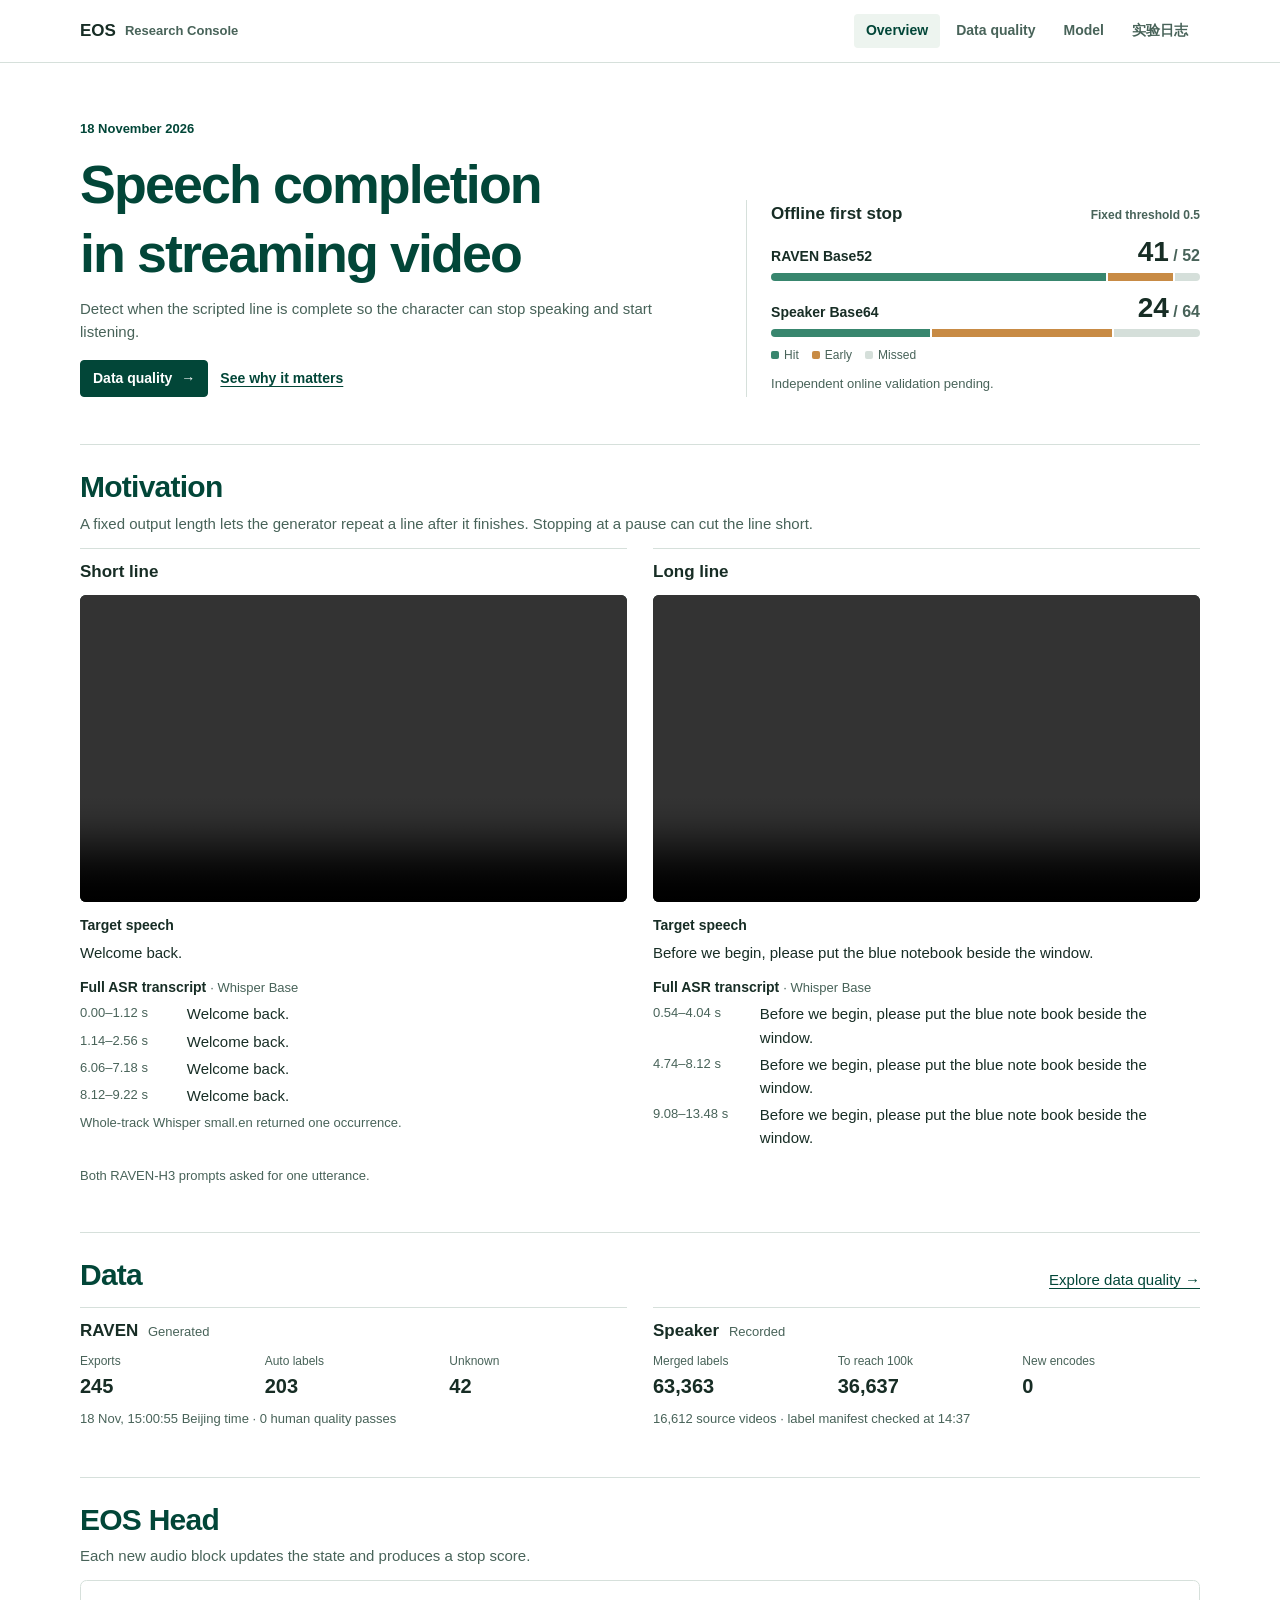
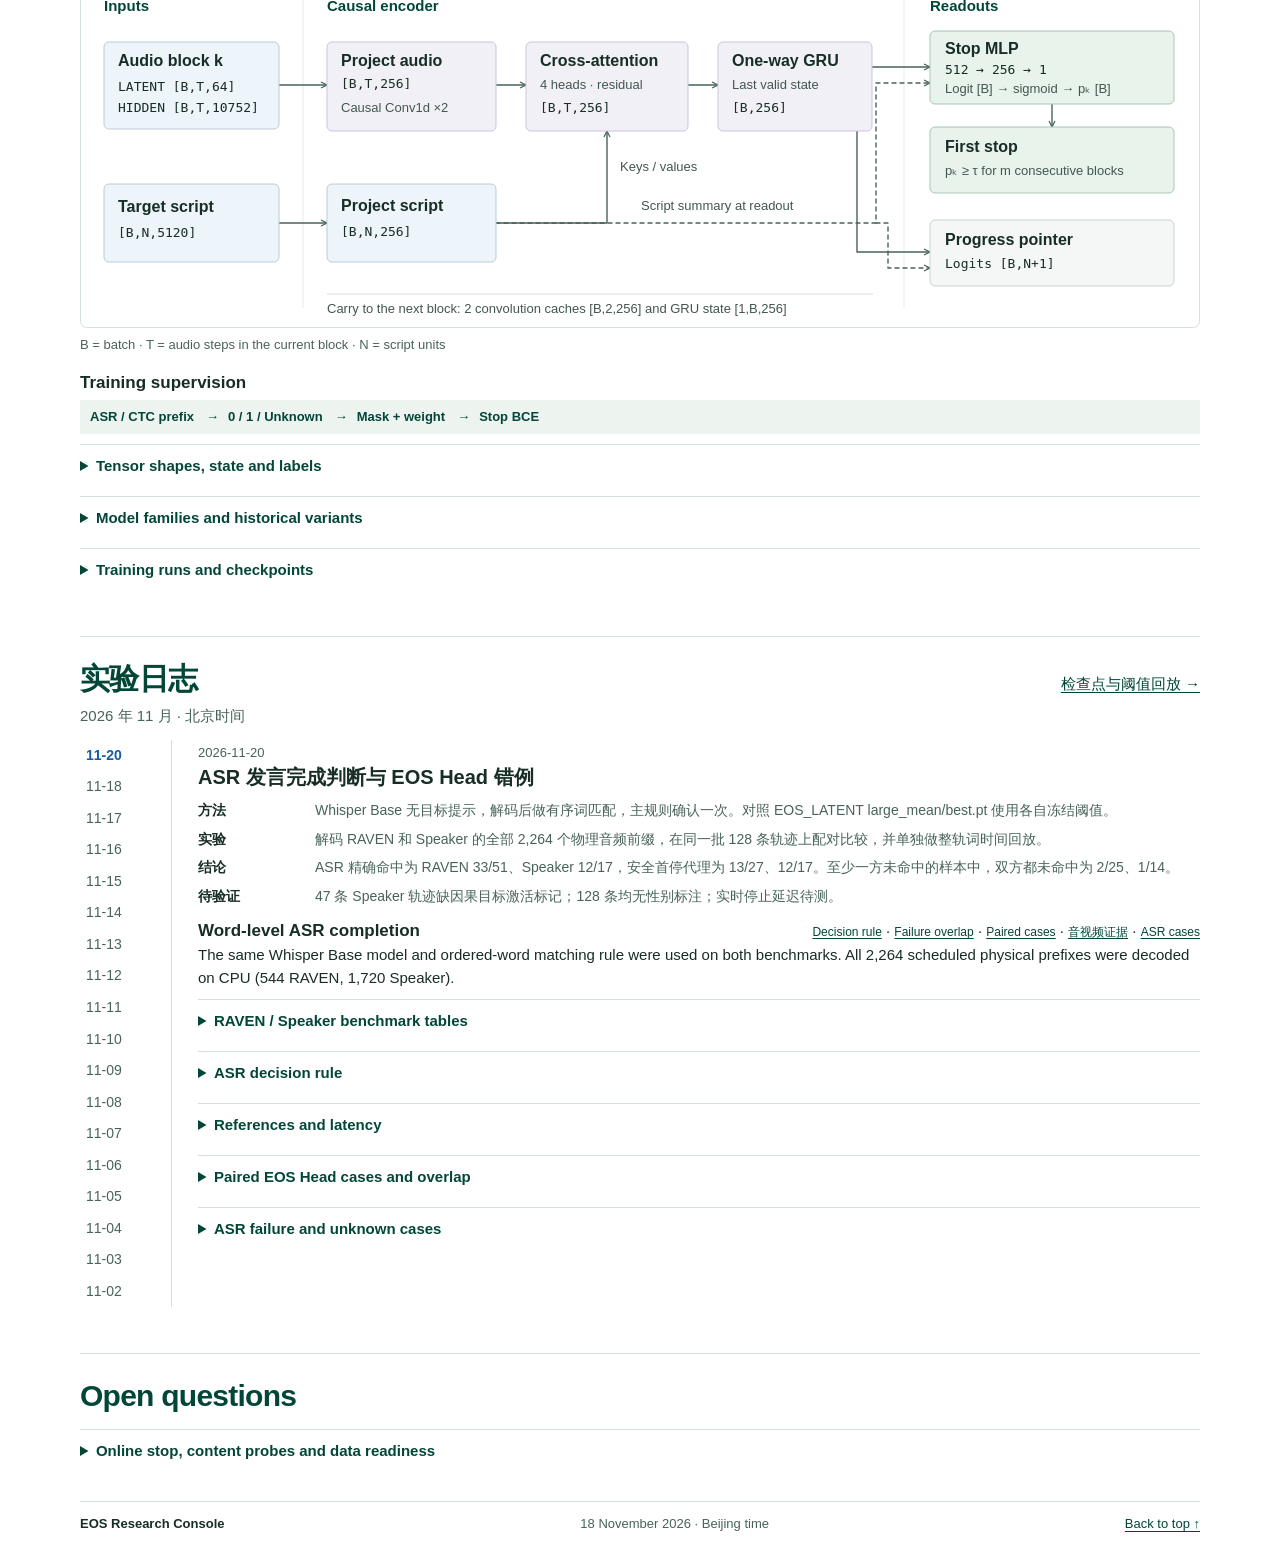
==== commit b43841cb: "Add verified Raven video evidence and translate daily experiment logs" ====
--- a/index.html
+++ b/index.html
@@ -6,9 +6,9 @@
   <meta name="description" content="Speech completion for streaming audio-video generation. Research, data, models, and results.">
   <meta name="theme-color" content="#ffffff">
   <title>EOS Research Console</title>
-  <link rel="stylesheet" href="styles.css?v=20261120-timeline">
-  <script defer src="research.js?v=20261120-timeline"></script>
-  <script defer src="app.js?v=20261120-timeline"></script>
+  <link rel="stylesheet" href="styles.css?v=20261120-evidence">
+  <script defer src="research.js?v=20261120-evidence"></script>
+  <script defer src="app.js?v=20261120-evidence"></script>
 </head>
 <body>
   <a class="skip" href="#overview">Skip to content</a>
@@ -19,7 +19,7 @@
         <a href="#overview" data-section aria-current="page">Overview</a>
         <a href="quality/">Data quality</a>
         <a href="#model" data-section>Model</a>
-        <a href="#evaluation" data-section>Experiments</a>
+        <a href="#evaluation" data-section lang="zh-Hans">实验日志</a>
       </nav>
     </div>
   </header>
@@ -147,17 +147,17 @@
 
     <section id="evaluation">
       <div class="section-head section-links">
-        <div><h2>Experiments</h2><p>November 2026 · Beijing time</p></div>
-        <a href="#checkpoint-archive">Checkpoint archive →</a>
+        <div lang="zh-Hans"><h2>实验日志</h2><p>2026 年 11 月 · 北京时间</p></div>
+        <a href="#checkpoint-archive">检查点与阈值回放 →</a>
       </div>
       <div class="log-layout" id="log">
-        <nav id="days" aria-label="Experiment dates"></nav>
+        <nav id="days" aria-label="实验日期" lang="zh-Hans"></nav>
         <div class="experiment-day">
-          <article id="day" aria-live="polite"></article>
+          <article id="day" lang="zh-Hans" aria-live="polite"></article>
           <div class="asr-results" id="asr-baseline" data-experiment-day="20">
             <div class="matrix-title">
               <h3>Word-level ASR completion</h3>
-              <div><a href="#asr-rule">Decision rule</a> · <a href="#asr-failure-overlap">Failure overlap</a> · <a href="#asr-head-pairs">Paired cases</a> · <a href="#asr-failures">ASR cases</a></div>
+              <div><a href="#asr-rule">Decision rule</a> · <a href="#asr-failure-overlap">Failure overlap</a> · <a href="#asr-head-pairs">Paired cases</a> · <a href="#paired-media" lang="zh-Hans">音视频证据</a> · <a href="#asr-failures">ASR cases</a></div>
             </div>
             <p>The same Whisper Base model and ordered-word matching rule were used on both benchmarks. All 2,264 scheduled physical prefixes were decoded on CPU (544 RAVEN, 1,720 Speaker).</p>
 
@@ -279,6 +279,126 @@
               <summary>Paired EOS Head cases and overlap</summary>
               <h4 id="asr-head-pairs-title">Paired cases · ASR and EOS Head</h4>
               <p>Eight anonymized examples from 128 same-track pairs. ASR uses physical-prefix Whisper Base with one confirmation. The Head is the selected <code>large_mean/best.pt</code> EOS_LATENT checkpoint at step 2000. Head outcomes cover the saved scoring horizon.</p>
+              <details class="method-note paired-evidence" id="paired-media" lang="zh-Hans">
+                <summary>打开五条 RAVEN 轨迹的音视频和首次 DONE 证据</summary>
+                <h5>可播放的 RAVEN 配对证据</h5>
+                <p>前两条为双方早停。画面及声音来自项目生成轨迹。Speaker 的真实原片、台词及语音保留在本机审阅。</p>
+              <p>RAVEN 的 ASR 使用已发布 PCM，Head 使用原生特征时钟。Speaker 的两列共享原始 PCM 内容时间。实际决策延迟和控制生效时刻未测。整轨播放器包含触发后内容，单独的 ASR 播放器对应实测输入的音频前缀。</p>
+              <section class="paired-media-case" id="raven-18">
+                <h5>RAVEN #18 · 双方早停</h5>
+                <p><b>目标台词</b> <span lang="en">Breathe slowly now.</span> · 1 遍</p>
+                <video class="demo-video" controls playsinline preload="metadata" src="media/paired/raven-18-video.mp4" aria-label="RAVEN #18 原轨迹视频"></video>
+                <div class="paired-audio">
+                  <div><b>整轨音频（含触发后内容）</b><audio controls preload="none" src="media/paired/raven-18-full.wav" aria-label="整轨音频"></audio></div>
+                  <div><b>实际 ASR 触发前缀 · b2 · 0–1.375 s</b><audio controls preload="none" src="media/paired/raven-18-asr.wav" aria-label="实际 ASR 输入前缀"></audio></div>
+                </div>
+                <p><b>该前缀的 ASR 转写</b> <span lang="en">Breathe slowly now.</span></p>
+                <p>完成代理 <b>1.780 s</b> · 额外语音起点代理 <b>2.770 s</b></p>
+                <div class="table-box">
+                  <table aria-label="RAVEN #18 首次 DONE 对照"><thead><tr><th scope="col">事件</th><th scope="col">ASR</th><th scope="col">large_mean Head</th></tr></thead>
+                    <tbody>
+                      <tr><th scope="row">时间轴</th><td>已发布 PCM</td><td>原生特征内容</td></tr>
+                      <tr><th scope="row">首次 DONE</th><td>b2 · 1.375 s</td><td>b0 · 0.725 s</td></tr>
+                      <tr><th scope="row">参考完成块</th><td>b3</td><td>b2</td></tr>
+                      <tr><th scope="row">判定</th><td>早停</td><td>早停</td></tr>
+                    </tbody>
+                  </table>
+                </div>
+                <p class="evidence-note">Head 阈值 0.01494821608（同测试集事后选取） · 保存评分窗口 b0–b2。</p>
+
+              </section>
+              <section class="paired-media-case" id="raven-54">
+                <h5>RAVEN #54 · 双方早停</h5>
+                <p><b>目标台词</b> <span lang="en">After the varnish dries, arrange the picture frames along the back studio wall.</span> · 1 遍</p>
+                <video class="demo-video" controls playsinline preload="metadata" src="media/paired/raven-54-video.mp4" aria-label="RAVEN #54 原轨迹视频"></video>
+                <div class="paired-audio">
+                  <div><b>整轨音频（含触发后内容）</b><audio controls preload="none" src="media/paired/raven-54-full.wav" aria-label="整轨音频"></audio></div>
+                  <div><b>实际 ASR 触发前缀 · b6 · 0–4.167 s</b><audio controls preload="none" src="media/paired/raven-54-asr.wav" aria-label="实际 ASR 输入前缀"></audio></div>
+                </div>
+                <p><b>该前缀的 ASR 转写</b> <span lang="en">After the varnish dries, arrange the picture frames along the back studio wall.</span></p>
+                <p>完成代理 <b>4.320 s</b> · 额外语音起点代理 <b>未知</b></p>
+                <div class="table-box">
+                  <table aria-label="RAVEN #54 首次 DONE 对照"><thead><tr><th scope="col">事件</th><th scope="col">ASR</th><th scope="col">large_mean Head</th></tr></thead>
+                    <tbody>
+                      <tr><th scope="row">时间轴</th><td>已发布 PCM</td><td>原生特征内容</td></tr>
+                      <tr><th scope="row">首次 DONE</th><td>b6 · 4.167 s</td><td>b4 · 3.550 s</td></tr>
+                      <tr><th scope="row">参考完成块</th><td>b7</td><td>b6</td></tr>
+                      <tr><th scope="row">判定</th><td>早停</td><td>早停</td></tr>
+                    </tbody>
+                  </table>
+                </div>
+                <p class="evidence-note">Head 阈值 0.01494821608（同测试集事后选取） · 保存评分窗口 b0–b6。</p>
+                <p class="evidence-note">Head 特征就绪时已发布音频至 2.083 s。该值是发布前沿记录。</p>
+              </section>
+              <section class="paired-media-case" id="raven-14">
+                <h5>RAVEN #14</h5>
+                <p><b>目标台词</b> <span lang="en">When the rain stops, bring the woven bookmark outside.</span> · 1 遍</p>
+                <video class="demo-video" controls playsinline preload="metadata" src="media/paired/raven-14-video.mp4" aria-label="RAVEN #14 原轨迹视频"></video>
+                <div class="paired-audio">
+                  <div><b>整轨音频（含触发后内容）</b><audio controls preload="none" src="media/paired/raven-14-full.wav" aria-label="整轨音频"></audio></div>
+                  <div><b>实际 ASR 触发前缀 · b4 · 0–2.792 s</b><audio controls preload="none" src="media/paired/raven-14-asr.wav" aria-label="实际 ASR 输入前缀"></audio></div>
+                </div>
+                <p><b>该前缀的 ASR 转写</b> <span lang="en">When the rain stops, bring the woven bookmark outside.</span></p>
+                <p>完成代理 <b>2.860 s</b> · 额外语音起点代理 <b>3.840 s</b></p>
+                <div class="table-box">
+                  <table aria-label="RAVEN #14 首次 DONE 对照"><thead><tr><th scope="col">事件</th><th scope="col">ASR</th><th scope="col">large_mean Head</th></tr></thead>
+                    <tbody>
+                      <tr><th scope="row">时间轴</th><td>已发布 PCM</td><td>原生特征内容</td></tr>
+                      <tr><th scope="row">首次 DONE</th><td>b4 · 2.792 s</td><td>b4 · 3.550 s</td></tr>
+                      <tr><th scope="row">参考完成块</th><td>b5</td><td>b4</td></tr>
+                      <tr><th scope="row">判定</th><td>早停</td><td>命中参考块</td></tr>
+                    </tbody>
+                  </table>
+                </div>
+                <p class="evidence-note">Head 阈值 0.01494821608（同测试集事后选取） · 保存评分窗口 b0–b4。</p>
+                <p class="evidence-note">Head 特征就绪时已发布音频至 2.083 s。该值是发布前沿记录。</p>
+              </section>
+              <section class="paired-media-case" id="raven-17">
+                <h5>RAVEN #17</h5>
+                <p><b>目标台词</b> <span lang="en">Breathe slowly.</span> · 1 遍</p>
+                <video class="demo-video" controls playsinline preload="metadata" src="media/paired/raven-17-video.mp4" aria-label="RAVEN #17 原轨迹视频"></video>
+                <div class="paired-audio">
+                  <div><b>整轨音频（含触发后内容）</b><audio controls preload="none" src="media/paired/raven-17-full.wav" aria-label="整轨音频"></audio></div>
+                  <div><b>实际 ASR 触发前缀 · b1 · 0–0.667 s</b><audio controls preload="none" src="media/paired/raven-17-asr.wav" aria-label="实际 ASR 输入前缀"></audio></div>
+                </div>
+                <p><b>该前缀的 ASR 转写</b> <span lang="en">Breathe slowly.</span></p>
+                <p>完成代理 <b>0.660 s</b> · 额外语音起点代理 <b>未知</b></p>
+                <div class="table-box">
+                  <table aria-label="RAVEN #17 首次 DONE 对照"><thead><tr><th scope="col">事件</th><th scope="col">ASR</th><th scope="col">large_mean Head</th></tr></thead>
+                    <tbody>
+                      <tr><th scope="row">时间轴</th><td>已发布 PCM</td><td>原生特征内容</td></tr>
+                      <tr><th scope="row">首次 DONE</th><td>b1 · 0.667 s</td><td>未触发（b0–b0）</td></tr>
+                      <tr><th scope="row">参考完成块</th><td>b1</td><td>b0</td></tr>
+                      <tr><th scope="row">判定</th><td>命中参考块</td><td>保存窗口内未触发</td></tr>
+                    </tbody>
+                  </table>
+                </div>
+                <p class="evidence-note">Head 阈值 0.01494821608（同测试集事后选取） · 保存评分窗口 b0–b0。</p>
+
+              </section>
+              <section class="paired-media-case" id="raven-00">
+                <h5>RAVEN #00</h5>
+                <p><b>目标台词</b> <span lang="en">The striped cushion looks lovely.</span> · 1 遍</p>
+                <video class="demo-video" controls playsinline preload="metadata" src="media/paired/raven-00-video.mp4" aria-label="RAVEN #00 原轨迹视频"></video>
+                <div class="paired-audio">
+                  <div><b>整轨音频（含触发后内容）</b><audio controls preload="none" src="media/paired/raven-00-full.wav" aria-label="整轨音频"></audio></div>
+                  <div><b>实际 ASR 触发前缀 · b3 · 0–2.083 s</b><audio controls preload="none" src="media/paired/raven-00-asr.wav" aria-label="实际 ASR 输入前缀"></audio></div>
+                </div>
+                <p><b>该前缀的 ASR 转写</b> <span lang="en">The striped cushion looks lovely.</span></p>
+                <p>人工完成上界 <b>2.850 s</b> · 额外语音起点代理 <b>3.680 s</b></p>
+                <div class="table-box">
+                  <table aria-label="RAVEN #00 首次 DONE 对照"><thead><tr><th scope="col">事件</th><th scope="col">ASR</th><th scope="col">large_mean Head</th></tr></thead>
+                    <tbody>
+                      <tr><th scope="row">时间轴</th><td>已发布 PCM</td><td>原生特征内容</td></tr>
+                      <tr><th scope="row">首次 DONE</th><td>b3 · 2.083 s</td><td>b3 · 2.850 s</td></tr>
+                      <tr><th scope="row">参考完成块</th><td>b5</td><td>b3</td></tr>
+                      <tr><th scope="row">判定</th><td>仅有完成上界</td><td>命中参考块</td></tr>
+                    </tbody>
+                  </table>
+                </div>
+                <p class="evidence-note">Head 阈值 0.01494821608（同测试集事后选取） · 保存评分窗口 b0–b3。</p>
+                <p class="evidence-note">Head 特征就绪时已发布音频至 1.375 s。该值是发布前沿记录。</p>
+              </section></details>
               <section id="asr-failure-overlap" aria-labelledby="asr-overlap-title">
                 <h5 id="asr-overlap-title">Do the failures overlap?</h5>
                 <p>A miss means the first trigger falls outside the reference completion block or no trigger occurs within the saved horizon. On RAVEN each method has its own reference axis: native blocks for the Head and published PCM blocks for ASR.</p>
@@ -302,6 +422,7 @@
                 <p>ASR uses published PCM. The Head uses native feature content and the historical threshold 0.01494821608, selected post hoc on the same test set. Each method is scored against its own reference block. The saved feature-ready mapping is an audio availability snapshot. Relative decision timing remains unknown.</p>
                 <details class="method-note asr-pair" id="raven-pair-1" open>
                   <summary>RAVEN pair 1 · Early / Exact reference block</summary>
+                  <p><a href="#raven-14" lang="zh-Hans">查看对应音视频和实际 ASR 前缀 →</a></p>
                   <p>Completion proxy <b>2.860 s</b> · Extra-speech onset proxy <b>3.840 s</b>.</p>
                   <div class="table-box">
                     <table aria-label="RAVEN pair 1">
@@ -318,6 +439,7 @@
                 </details>
                 <details class="method-note asr-pair" id="raven-pair-2">
                   <summary>RAVEN pair 2 · Exact reference block / No trigger in saved horizon</summary>
+                  <p><a href="#raven-17" lang="zh-Hans">查看对应音视频和实际 ASR 前缀 →</a></p>
                   <p>Completion proxy <b>0.660 s</b> · Extra-speech onset proxy <b>Unknown</b>.</p>
                   <div class="table-box">
                     <table aria-label="RAVEN pair 2">
@@ -334,6 +456,7 @@
                 </details>
                 <details class="method-note asr-pair" id="raven-pair-3">
                   <summary>RAVEN pair 3 · Early / Early</summary>
+                  <p><a href="#raven-54" lang="zh-Hans">查看对应音视频和实际 ASR 前缀 →</a></p>
                   <p>Completion proxy <b>4.320 s</b> · Extra-speech onset proxy <b>Unknown</b>.</p>
                   <div class="table-box">
                     <table aria-label="RAVEN pair 3">
@@ -350,6 +473,7 @@
                 </details>
                 <details class="method-note asr-pair" id="raven-pair-4">
                   <summary>RAVEN pair 4 · Unknown · human upper bound / Exact reference block</summary>
+                  <p><a href="#raven-00" lang="zh-Hans">查看对应音视频和实际 ASR 前缀 →</a></p>
                   <p>Completion upper bound <b>2.850 s</b> · Extra-speech onset proxy <b>3.680 s</b>.</p>
                   <div class="table-box">
                     <table aria-label="RAVEN pair 4">
@@ -492,7 +616,7 @@
             </details>
           </div>
           <details class="method-note" id="checkpoint-archive" data-experiment-day="17" hidden>
-            <summary>Checkpoint archive and threshold replay</summary>
+            <summary lang="zh-Hans">检查点归档与阈值回放</summary>
             <details class="method-note evaluation-method">
               <summary>Protocol and reference results</summary>
               <div class="method-body">
--- a/styles.css
+++ b/styles.css
@@ -120,6 +120,12 @@
 #asr-rule li + li { margin-top: 5px; }
 .asr-results .asr-pair td { white-space: normal; }
 .asr-pair summary { overflow-wrap: anywhere; }
+.paired-media-case { border-top: 1px solid var(--line); padding-top: 15px; }
+.paired-media-case .demo-video { max-width: 750px; }
+.paired-media-case .paired-audio { display: grid; grid-template-columns: repeat(auto-fit, minmax(min(100%, 250px), 1fr)); gap: 8px 15px; }
+.paired-media-case audio { display: block; width: 100%; margin: 5px 0; }
+.paired-media-case td { white-space: normal; }
+.paired-media-case .evidence-note { color: var(--muted); font-size: 13px; }
 .filters { display: grid; grid-template-columns: repeat(4, minmax(0, 1fr)); gap: 9px; margin-top: 10px; }
 .filters label, .slider { display: grid; min-width: 0; gap: 4px; font-size: 13px; color: var(--muted); font-weight: 650; }
 .filters select, .filters input { width: 100%; height: 38px; padding: 0 7px; border: 1px solid #cbd6ce; border-radius: 5px; background: white; font-size: 14px; }
